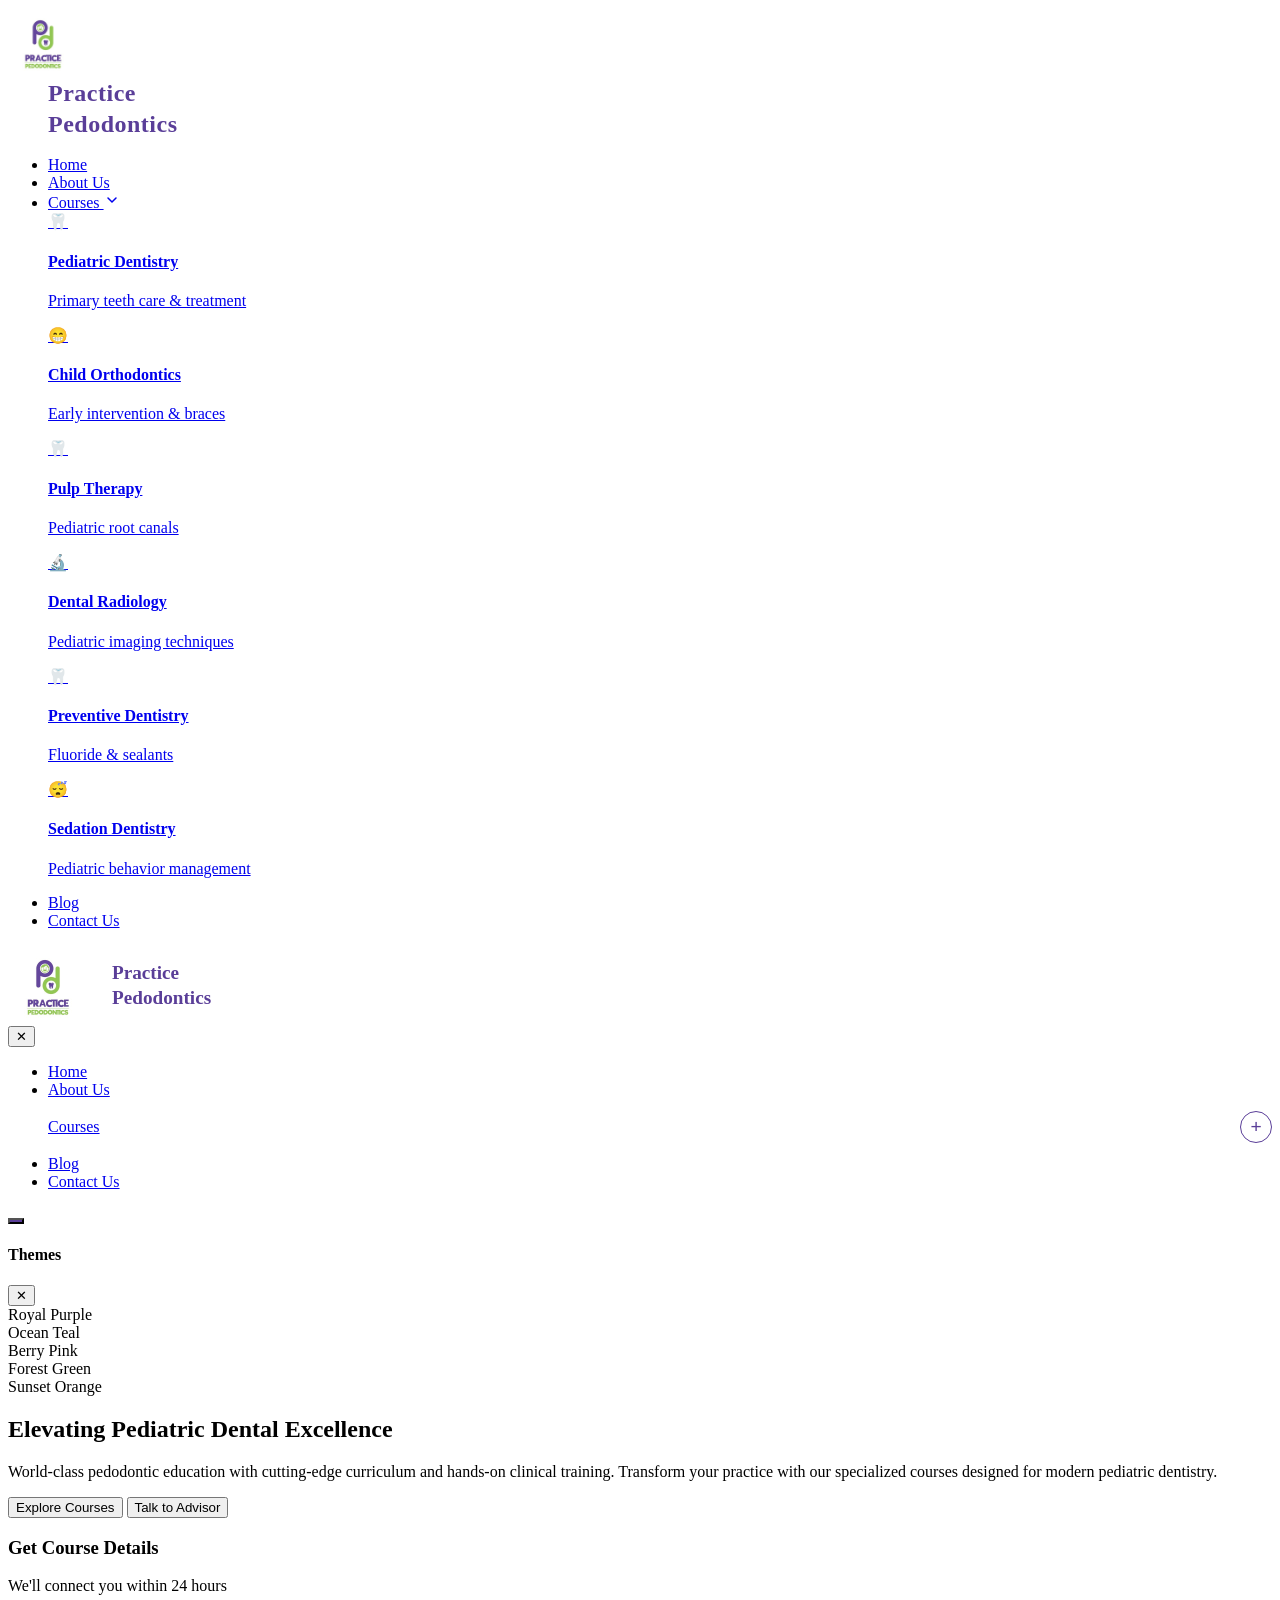
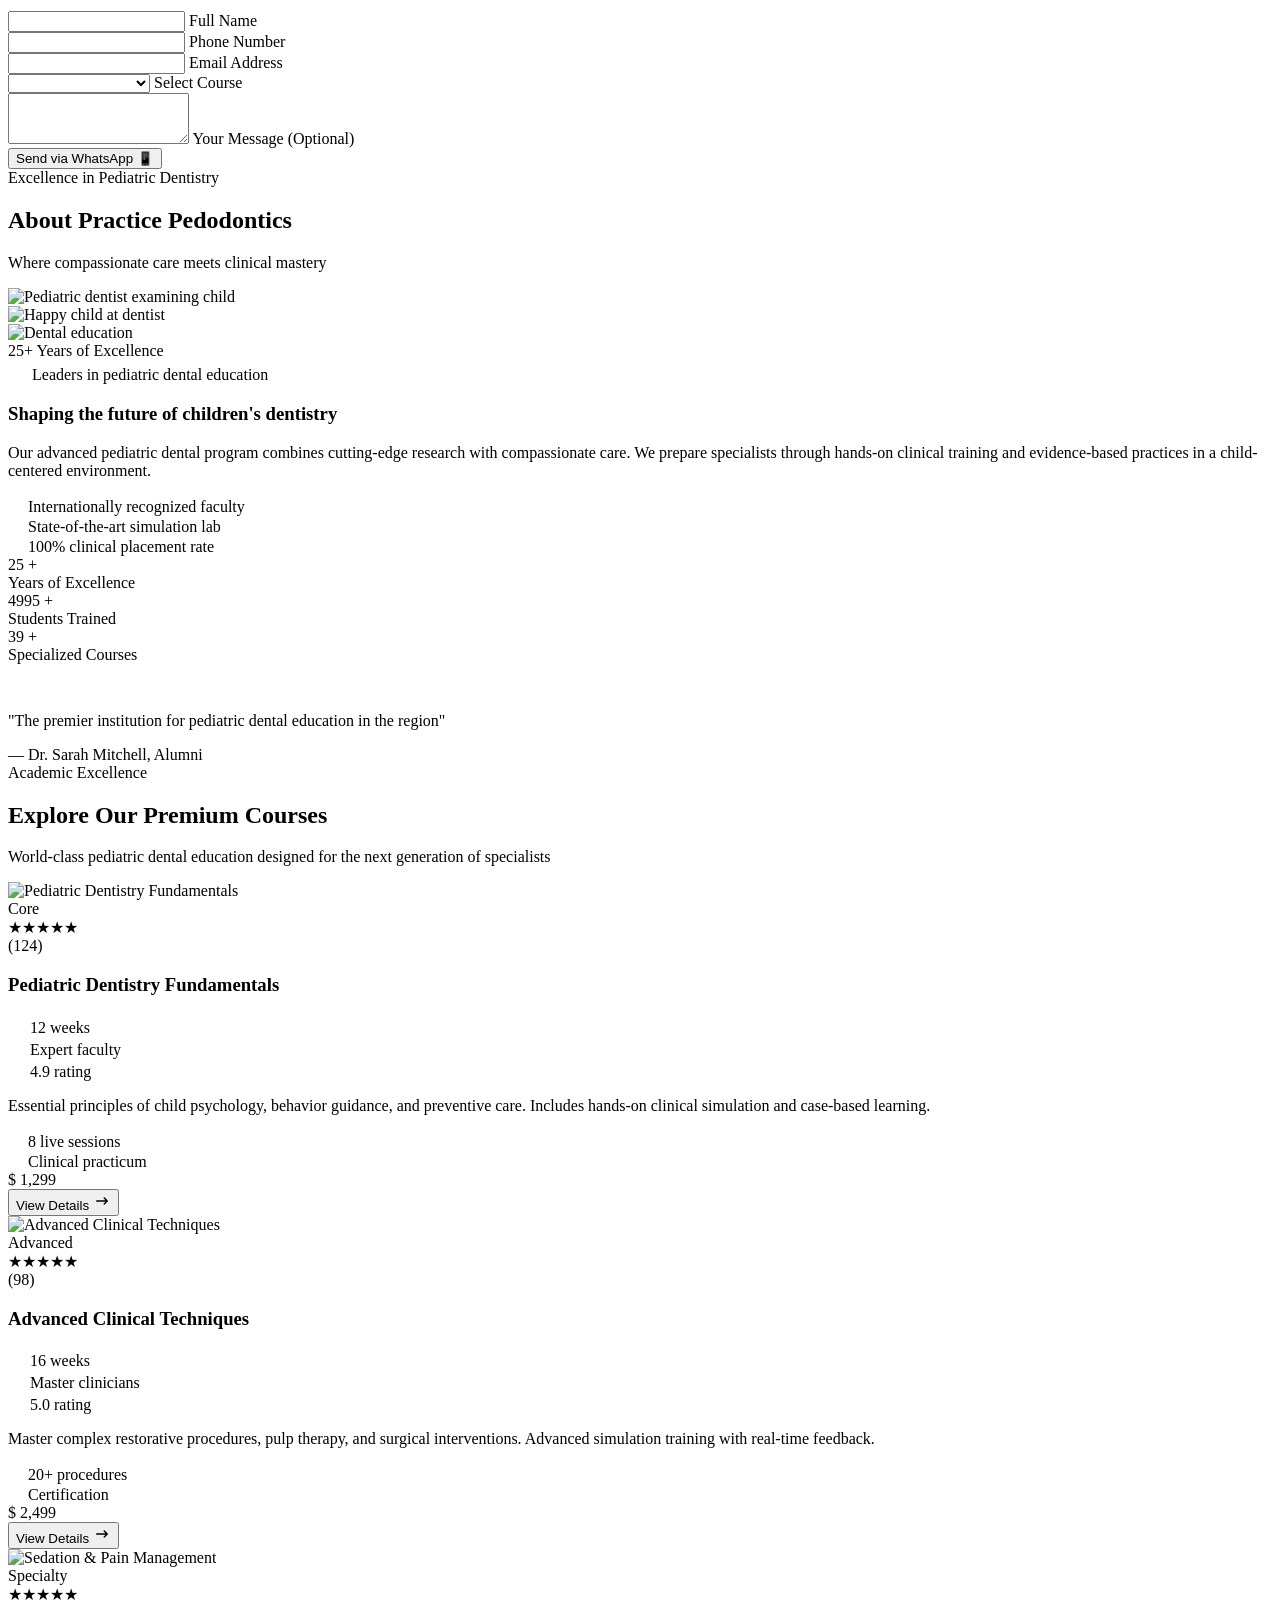
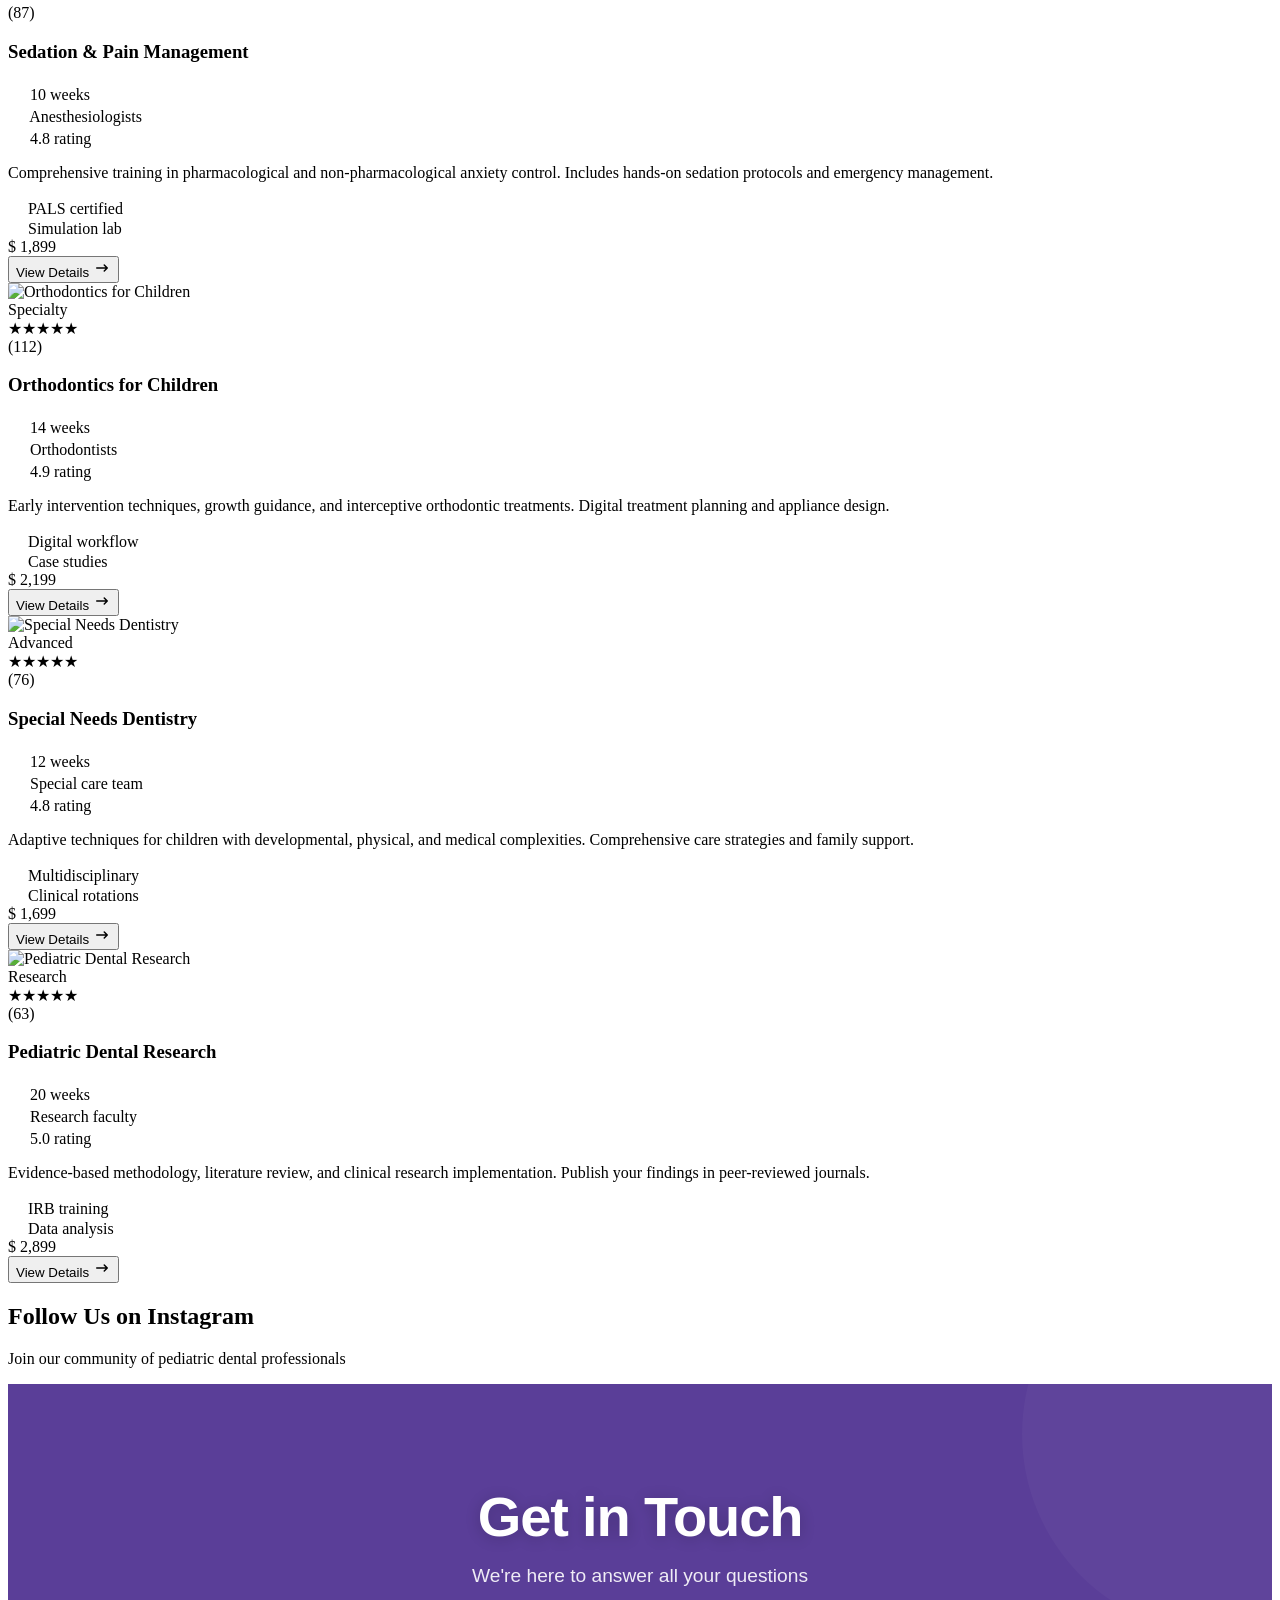
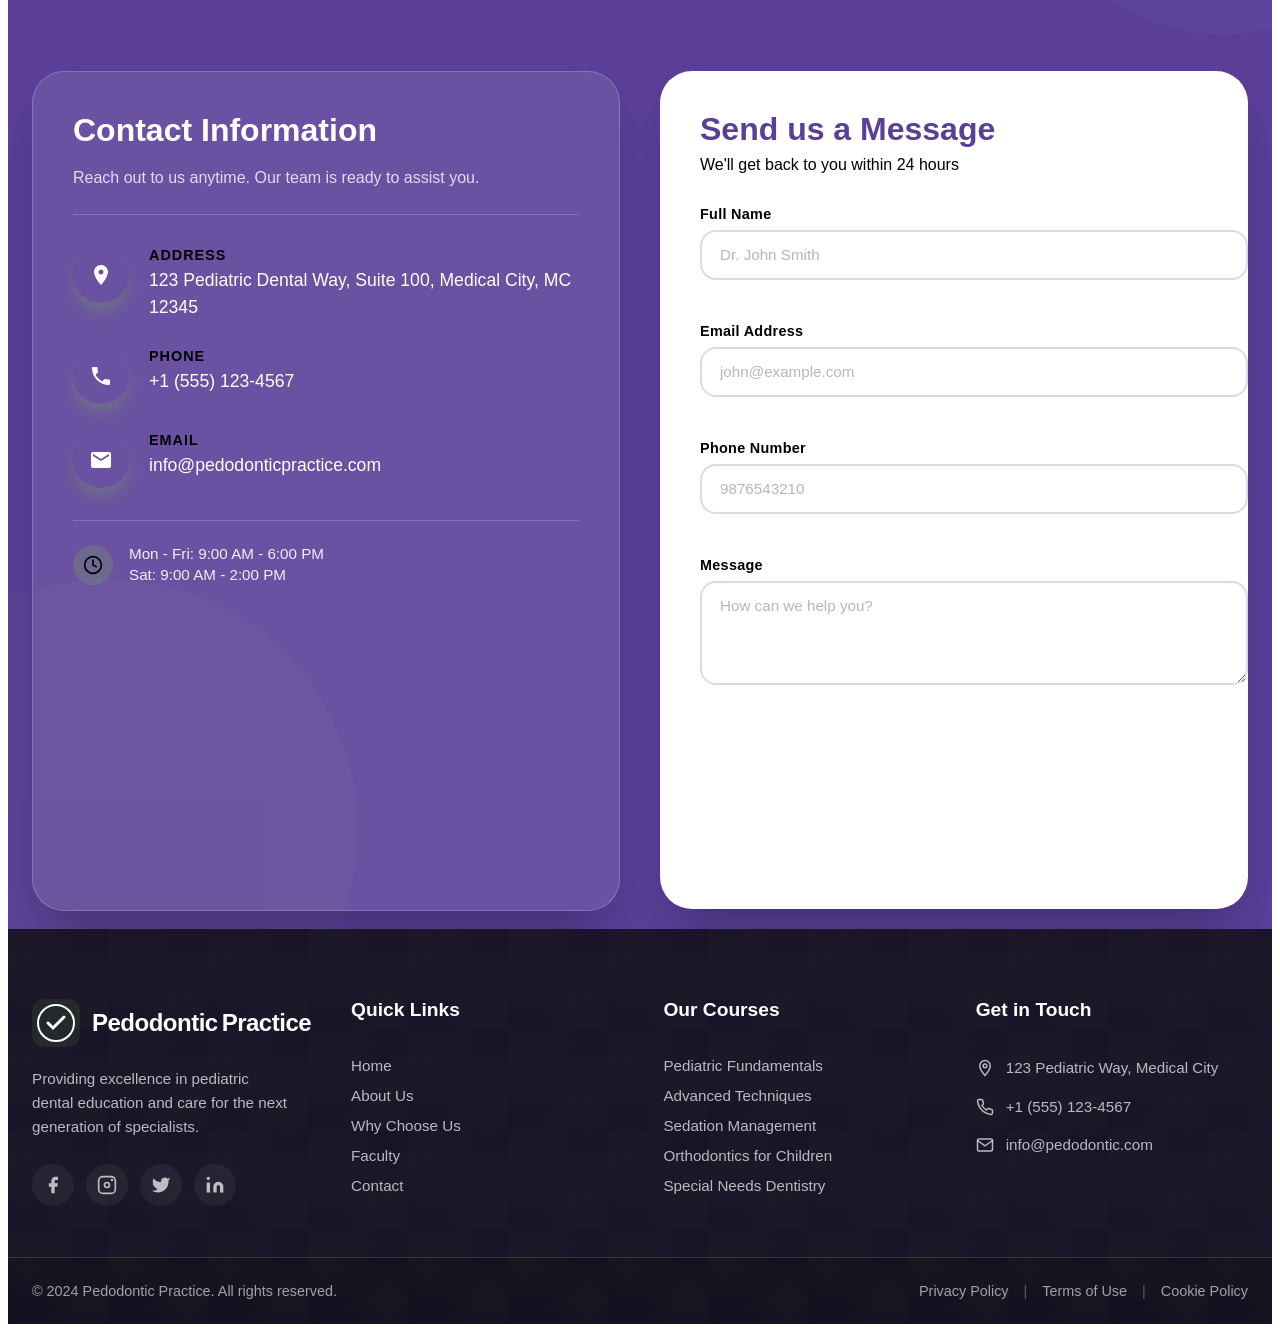
==== index.html @ 690bca30 "Add files via upload" ====
<!DOCTYPE html>
<html lang="en">
<head>
    <meta charset="UTF-8">
    <meta name="viewport" content="width=device-width, initial-scale=1.0">
    <title>Document</title>
    <link rel="stylesheet" href="csss/about.css">
    <link rel="stylesheet" href="csss/hero.css">
    <link rel="stylesheet" href="csss/courses.css">
    <link rel="stylesheet" href="csss/style.css">
    <link rel="stylesheet" href="csss/insta.css">
    <link rel="stylesheet" href="homecontact.css">
    <link rel="stylesheet" href="footer.css">
</head>
<body>

<section class="navbar-section" id="navbar-section">
  <!-- Sticky glassmorphism navbar -->
  <nav class="navbar" id="mainNavbar">
    <div class="nav-container">
      <!-- Logo with INLINE CSS for EXTRA BIG SIZE + Practice Pedodontics text (right side of logo) -->
      <div class="nav-logo">
        <img src="logopp.jpeg" alt="PediaCare" class="logo-img" style="height: 70px; width: auto; max-width: 320px; object-fit: contain; display: block;">
        <span class="logo-fallback" style="display: none;">PediaCare</span>
        <!-- Practice Pedodontics text - RIGHT SIDE OF LOGO -->
        <div class="practice-text" style="margin-left: 20px; font-size: 1.5rem; font-weight: 600; color: var(--primary); letter-spacing: 0.5px; border-left: 3px solid var(--accent); padding-left: 20px; line-height: 1.3;">
          Practice<br>Pedodontics
        </div>
      </div>

      <!-- Desktop Navigation -->
      <ul class="nav-menu" id="navMenu">
        <li class="nav-item">
          <a href="index.html" class="nav-link active">Home</a>
        </li>
        <li class="nav-item">
          <a href="about.html" class="nav-link">About Us</a>
        </li>
        <li class="nav-item dropdown-trigger">
          <a href="index.html#courses" class="nav-link">
            Courses
            <svg class="dropdown-icon" width="16" height="16" viewBox="0 0 16 16" fill="none">
              <path d="M4 6L8 10L12 6" stroke="currentColor" stroke-width="1.5" stroke-linecap="round"/>
            </svg>
          </a>
          <!-- Mega Menu - PEDODONTICS COURSES -->
         <div class="mega-menu">
  <div class="mega-menu-container">
    <div class="mega-column">
      <a href="course1.html">
        <div class="course-card">
          <div class="course-icon">🦷</div>
          <div class="course-content">
            <h4>Pediatric Dentistry</h4>
            <p>Primary teeth care & treatment</p>
          </div>
        </div>
      </a>
      
      <a href="course2.html">
        <div class="course-card">
          <div class="course-icon">😁</div>
          <div class="course-content">
            <h4>Child Orthodontics</h4>
            <p>Early intervention & braces</p>
          </div>
        </div>
      </a>
      
      <a href="course3.html">
        <div class="course-card">
          <div class="course-icon">🦷</div>
          <div class="course-content">
            <h4>Pulp Therapy</h4>
            <p>Pediatric root canals</p>
          </div>
        </div>
      </a>
    </div>
    
    <div class="mega-column">
      <a href="course4.html">
        <div class="course-card">
          <div class="course-icon">🔬</div>
          <div class="course-content">
            <h4>Dental Radiology</h4>
            <p>Pediatric imaging techniques</p>
          </div>
        </div>
      </a>
      
      <a href="course5.html">
        <div class="course-card">
          <div class="course-icon">🦷</div>
          <div class="course-content">
            <h4>Preventive Dentistry</h4>
            <p>Fluoride & sealants</p>
          </div>
        </div>
      </a>
      
      <a href="course6.html">
        <div class="course-card">
          <div class="course-icon">😴</div>
          <div class="course-content">
            <h4>Sedation Dentistry</h4>
            <p>Pediatric behavior management</p>
          </div>
        </div>
      </a>
    </div>
  </div>
</div>
        </li>
        <li class="nav-item">
          <a href="blog.html" class="nav-link">Blog</a>
        </li>
        <li class="nav-item">
          <a href="contactsep.html" class="nav-link">Contact Us</a>
        </li>
      </ul>

      <!-- HAMBURGER -->
      <div class="hamburger" id="hamburger">
        <span></span>
        <span></span>
        <span></span>
      </div>
    </div>
  </nav>

  <!-- MOBILE MENU -->
  <div class="mobile-overlay" id="mobileOverlay"></div>
  <div class="mobile-menu" id="mobileMenu">
    <div class="mobile-menu-header">
      <div style="display: flex; align-items: center; gap: 12px;">
        <img src="logopp.jpeg" alt="PediaCare" class="mobile-logo-img" style="height: 80px; width: auto; max-width: 260px; object-fit: contain; display: block;">
        <div style="font-size: 1.2rem; font-weight: 600; color: var(--primary); border-left: 2px solid var(--accent); padding-left: 12px; line-height: 1.3;">
          Practice<br>Pedodontics
        </div>
      </div>
      <span class="mobile-logo-fallback" style="display: none;">PediaCare</span>
      <button class="mobile-close" id="mobileClose">✕</button>
    </div>
    <ul class="mobile-nav-list">
      <li class="mobile-nav-item">
        <a href="index.html" class="mobile-nav-link active">Home</a>
      </li>
      <li class="mobile-nav-item">
        <a href="about.html" class="mobile-nav-link">About Us</a>
      </li>
      <li class="mobile-nav-item" style="list-style: none;">
  <div class="mobile-link-wrapper" style="display: flex; align-items: center; justify-content: space-between; width: 100%; cursor: pointer; padding: 12px 0;" onclick="toggleMobileSubmenu(event)">
    <a href="#" class="mobile-nav-link" style="text-decoration: none; color: var(--text-dark); font-weight: 500; flex: 1; pointer-events: none;">Courses</a>
    <button class="submenu-toggle" id="coursesToggle" style="background: none; border: 1px solid var(--primary); border-radius: 50%; width: 32px; height: 32px; cursor: pointer; color: var(--primary); font-size: 1.2rem; display: flex; align-items: center; justify-content: center; margin-left: 10px; flex-shrink: 0;" onclick="event.stopPropagation(); toggleMobileSubmenu(event)">
      <span>+</span>
    </button>
  </div>
  
  <ul class="mobile-submenu" id="mobileSubmenu" style="display: none; list-style: none; padding-left: 20px; margin: 5px 0 0 0; background: #f9f9f9; border-radius: 8px;">
    <li class="mobile-submenu-item" style="margin-bottom: 8px; padding: 8px 0; border-bottom: 1px solid #eee;">
      <a href="course1.html" class="mobile-nav-link" style="display: flex; align-items: center; gap: 10px; text-decoration: none; color: var(--text-dark);" onclick="event.stopPropagation();">
        <span class="menu-icon" style="font-size: 1.2rem;">🦷</span>
        <span>Pediatric Dentistry</span>
      </a>
    </li>
    <li class="mobile-submenu-item" style="margin-bottom: 8px; padding: 8px 0; border-bottom: 1px solid #eee;">
      <a href="course2.html" class="mobile-nav-link" style="display: flex; align-items: center; gap: 10px; text-decoration: none; color: var(--text-dark);" onclick="event.stopPropagation();">
        <span class="menu-icon" style="font-size: 1.2rem;">😁</span>
        <span>Child Orthodontics</span>
      </a>
    </li>
    <li class="mobile-submenu-item" style="margin-bottom: 8px; padding: 8px 0; border-bottom: 1px solid #eee;">
      <a href="course3.html" class="mobile-nav-link" style="display: flex; align-items: center; gap: 10px; text-decoration: none; color: var(--text-dark);" onclick="event.stopPropagation();">
        <span class="menu-icon" style="font-size: 1.2rem;">🦷</span>
        <span>Pulp Therapy</span>
      </a>
    </li>
    <li class="mobile-submenu-item" style="margin-bottom: 8px; padding: 8px 0; border-bottom: 1px solid #eee;">
      <a href="course4.html" class="mobile-nav-link" style="display: flex; align-items: center; gap: 10px; text-decoration: none; color: var(--text-dark);" onclick="event.stopPropagation();">
        <span class="menu-icon" style="font-size: 1.2rem;">🔬</span>
        <span>Dental Radiology</span>
      </a>
    </li>
    <li class="mobile-submenu-item" style="margin-bottom: 8px; padding: 8px 0; border-bottom: 1px solid #eee;">
      <a href="course5.html" class="mobile-nav-link" style="display: flex; align-items: center; gap: 10px; text-decoration: none; color: var(--text-dark);" onclick="event.stopPropagation();">
        <span class="menu-icon" style="font-size: 1.2rem;">🦷</span>
        <span>Preventive Dentistry</span>
      </a>
    </li>
    <li class="mobile-submenu-item" style="margin-bottom: 8px; padding: 8px 0;">
      <a href="course6.html" class="mobile-nav-link" style="display: flex; align-items: center; gap: 10px; text-decoration: none; color: var(--text-dark);" onclick="event.stopPropagation();">
        <span class="menu-icon" style="font-size: 1.2rem;">😴</span>
        <span>Sedation Dentistry</span>
      </a>
    </li>
  </ul>
</li>

<style>
  /* Ensure the entire wrapper is clickable */
  .mobile-link-wrapper {
    cursor: pointer;
    user-select: none;
  }
  
  /* Submenu initially hidden */
  .mobile-submenu {
    display: none !important;
  }
  
  /* When active class is added, show submenu */
  .mobile-submenu.active {
    display: block !important;
  }
</style>

<script>
// Simple JavaScript for toggling
function toggleMobileSubmenu(event) {
  event.preventDefault();
  event.stopPropagation();
  
  var submenu = document.getElementById('mobileSubmenu');
  var toggleBtn = document.getElementById('coursesToggle');
  var icon = toggleBtn ? toggleBtn.querySelector('span') : null;
  
  if (submenu) {
    // Toggle active class
    submenu.classList.toggle('active');
    
    // Update icon
    if (icon) {
      if (submenu.classList.contains('active')) {
        icon.textContent = '−';
      } else {
        icon.textContent = '+';
      }
    }
  }
}

// Initialize - ensure submenu starts hidden
document.addEventListener('DOMContentLoaded', function() {
  var submenu = document.getElementById('mobileSubmenu');
  if (submenu) {
    submenu.classList.remove('active');
  }
});
</script>
      <li class="mobile-nav-item">
        <a href="blog.html" class="mobile-nav-link">Blog</a>
      </li>
      <li class="mobile-nav-item">
        <a href="contactsep.html" class="mobile-nav-link">Contact Us</a>
      </li>
    </ul>
  </div>
  

  <!-- Floating Settings Button - COLORFUL -->
  <button class="floating-settings" id="themeToggleBtn">
    <span class="color-dots">
      <span style="background: #FF6B35;"></span>
      <span style="background: #7AC943;"></span>
      <span style="background: #FF1493;"></span>
      <span style="background: #FFD700;"></span>
    </span>
  </button>

  <!-- Theme Panel -->
  <div class="theme-panel" id="themePanel">
    <div class="theme-panel-header">
      <h4>Themes</h4>
      <button class="close-panel" id="closePanel">✕</button>
    </div>
    <div class="theme-options">
      <div class="theme-option" data-theme="theme1">Royal Purple</div>
      <div class="theme-option" data-theme="theme2">Ocean Teal</div>
      <div class="theme-option" data-theme="theme3">Berry Pink</div>
      <div class="theme-option" data-theme="theme4">Forest Green</div>
      <div class="theme-option" data-theme="theme5">Sunset Orange</div>
    </div>
  </div>
</section>



<section class="hero-section" id="heroSection">
  <!-- Background Image Layer with Overlay -->
  <div class="hero-bg-layer">
    <div class="hero-bg-image"></div>
    <div class="hero-bg-overlay"></div>
  </div>
  
  <!-- Soft floating shapes animation (subtle) -->
  <div class="floating-shapes">
    <div class="shape shape-1"></div>
    <div class="shape shape-2"></div>
    <div class="shape shape-3"></div>
    <div class="shape shape-4"></div>
  </div>

  <div class="hero-container">
    <!-- Left Side Content -->
    <div class="hero-left">
      <div class="hero-left-content glass-panel">
        <h1 class="hero-heading">
          Elevating Pediatric <span class="heading-highlight">Dental Excellence</span>
        </h1>
        <p class="hero-paragraph">
          World-class pedodontic education with cutting-edge curriculum and hands-on clinical training. Transform your practice with our specialized courses designed for modern pediatric dentistry.
        </p>
        <div class="hero-buttons">
          <button class="btn btn-primary" id="exploreBtn">Explore Courses</button>
         <a href="https://wa.me/919789029012?text=hi%20i%20want%20to%20know%20more%20about%20your%20courses%20,i%20seen%20your%20website" target="_blank">
  <button class="btn btn-outline" id="contactBtn">Talk to Advisor</button>
</a>
        </div>
      </div>
    </div>

    <!-- Right Side - Premium Glossy Form Card -->
    <div class="hero-right">
      <div class="form-card">
        <h3 class="form-title" style="color: black;">Get Course Details</h3>
        <p class="form-subtitle" style="color: black;">We'll connect you within 24 hours</p>
        
        <form id="contactForm" class="premium-form">
          <!-- Name Field -->
          <div class="form-group">
            <input type="text" id="name" class="form-input" placeholder=" " required>
            <label for="name" class="form-label">Full Name</label>
            <div class="input-glow"></div>
          </div>

          <!-- Phone Field -->
          <div class="form-group">
            <input type="tel" id="phone" class="form-input" placeholder=" " required>
            <label for="phone" class="form-label">Phone Number</label>
            <div class="input-glow"></div>
          </div>

          <!-- Email Field -->
          <div class="form-group">
            <input type="email" id="email" class="form-input" placeholder=" " required>
            <label for="email" class="form-label">Email Address</label>
            <div class="input-glow"></div>
          </div>

          <!-- Course Dropdown -->
          <div class="form-group">
            <select id="course" class="form-input form-select" required>
              <option value="" disabled selected></option>
              <option value="Pediatric Dentistry">Pediatric Dentistry</option>
              <option value="Child Orthodontics">Child Orthodontics</option>
              <option value="Pulp Therapy">Pulp Therapy</option>
              <option value="Dental Radiology">Dental Radiology</option>
              <option value="Preventive Dentistry">Preventive Dentistry</option>
              <option value="Sedation Dentistry">Sedation Dentistry</option>
            </select>
            <label for="course" class="form-label">Select Course</label>
            <div class="input-glow"></div>
          </div>

          <!-- Message Field -->
          <div class="form-group">
            <textarea id="message" class="form-input form-textarea" placeholder=" " rows="3"></textarea>
            <label for="message" class="form-label">Your Message (Optional)</label>
            <div class="input-glow"></div>
          </div>

          <button type="submit" class="btn btn-primary form-submit" id="submitBtn">
            Send via WhatsApp
            <span class="btn-icon">📱</span>
          </button>
        </form>
      </div>
    </div>
  </div>
</section>



<section class="about-pedodontics-final">
  <!-- Premium background elements -->
  <div class="bg-orb primary-orb"></div>
  <div class="bg-orb accent-orb"></div>
  <div class="bg-pattern-grid"></div>
  
  <div class="container">
    <!-- Section header -->
    <div class="section-header">
      <div class="header-badge">
        <span class="badge-line"></span>
        <span class="badge-text">Excellence in Pediatric Dentistry</span>
        <span class="badge-line"></span>
      </div>
      <h2 class="section-title">About Practice <span class="title-highlight">Pedodontics</span></h2>
      <p class="section-subtitle">Where compassionate care meets clinical mastery</p>
    </div>
    
    <!-- Main content grid -->
    <div class="about-final-grid">
      <!-- Left: Fixed image showcase - 100% visible on all devices -->
      <div class="image-showcase-final">
        <!-- Main large image -->
        <div class="showcase-main">
          <div class="image-wrapper-final main-wrapper">
            <img src="https://images.pexels.com/photos/5905493/pexels-photo-5905493.jpeg?auto=compress&cs=tinysrgb&w=800&h=1000&fit=crop" 
                 alt="Pediatric dentist examining child" 
                 class="showcase-img-final"
                 loading="eager">
            <div class="image-overlay-final"></div>
          </div>
        </div>
        
        <!-- Top right small image -->
        <div class="showcase-top-right">
          <div class="image-wrapper-final small-wrapper">
            <img src="https://images.pexels.com/photos/8539951/pexels-photo-8539951.jpeg?auto=compress&cs=tinysrgb&w=600&h=800&fit=crop" 
                 alt="Happy child at dentist" 
                 class="showcase-img-final"
                 loading="eager">
          </div>
        </div>
        
        <!-- Bottom right small image -->
        <div class="showcase-bottom-right">
          <div class="image-wrapper-final small-wrapper">
            <img src="https://images.pexels.com/photos/7659566/pexels-photo-7659566.jpeg?auto=compress&cs=tinysrgb&w=600&h=800&fit=crop" 
                 alt="Dental education" 
                 class="showcase-img-final"
                 loading="eager">
          </div>
        </div>
        
        <!-- Floating experience badge -->
        <div class="floating-badge-final">
          <div class="badge-content-final">
            <span class="badge-years" style="color: black;">25+</span>
            <span class="badge-label" style="color: black;">Years of Excellence</span>
          </div>
        </div>
        
        <!-- Decorative elements -->
        <div class="decor-dot dot-purple"></div>
        <div class="decor-dot dot-lime"></div>
      </div>
      
      <!-- Right: Content -->
      <div class="content-final">
        <div class="content-card-final">
          <!-- Premium badge -->
          <div class="content-premium-badge">
            <svg width="20" height="20" viewBox="0 0 20 20" fill="none">
              <path d="M10 0L13 7L20 8L15 13L16 20L10 16L4 20L5 13L0 8L7 7L10 0Z" fill="var(--accent)"/>
            </svg>
            <span>Leaders in pediatric dental education</span>
          </div>
          
          <!-- Heading -->
          <h3 class="content-heading-final">Shaping the future of <span class="accent-gradient">children's dentistry</span></h3>
          
          <!-- Optimized paragraph -->
          <p class="content-paragraph-final">
            Our <span class="text-highlight">advanced pediatric dental program</span> combines cutting-edge research with compassionate care. We prepare specialists through hands-on clinical training and evidence-based practices in a child-centered environment.
          </p>
          
          <!-- Feature pills -->
          <div class="feature-pills-final">
            <div class="feature-pill-final">
              <svg width="16" height="16" viewBox="0 0 16 16" fill="none">
                <circle cx="8" cy="8" r="7" stroke="var(--accent)" stroke-width="1.5"/>
                <path d="M5 8L7 10L11 6" stroke="var(--accent)" stroke-width="1.5" stroke-linecap="round"/>
              </svg>
              <span>Internationally recognized faculty</span>
            </div>
            <div class="feature-pill-final">
              <svg width="16" height="16" viewBox="0 0 16 16" fill="none">
                <circle cx="8" cy="8" r="7" stroke="var(--accent)" stroke-width="1.5"/>
                <path d="M5 8L7 10L11 6" stroke="var(--accent)" stroke-width="1.5" stroke-linecap="round"/>
              </svg>
              <span>State-of-the-art simulation lab</span>
            </div>
            <div class="feature-pill-final">
              <svg width="16" height="16" viewBox="0 0 16 16" fill="none">
                <circle cx="8" cy="8" r="7" stroke="var(--accent)" stroke-width="1.5"/>
                <path d="M5 8L7 10L11 6" stroke="var(--accent)" stroke-width="1.5" stroke-linecap="round"/>
              </svg>
              <span>100% clinical placement rate</span>
            </div>
          </div>
          
          <!-- Stats container - optimized for mobile -->
          <div class="stats-final-container">
            <div class="stat-final-item" data-target="25">
              <div class="stat-final-number">
                <span class="stat-final-value">0</span>
                <span class="stat-final-suffix">+</span>
              </div>
              <div class="stat-final-label">Years of Excellence</div>
              <div class="stat-final-progress">
               
              </div>
            </div>
            
            <div class="stat-final-item" data-target="5000">
              <div class="stat-final-number">
                <span class="stat-final-value">0</span>
                <span class="stat-final-suffix">+</span>
              </div>
              <div class="stat-final-label">Students Trained</div>
              <div class="stat-final-progress">
                <!-- <div class="progress-final-bar"></div> -->
              </div>
            </div>
            
            <div class="stat-final-item" data-target="40">
              <div class="stat-final-number">
                <span class="stat-final-value">0</span>
                <span class="stat-final-suffix">+</span>
              </div>
              <div class="stat-final-label">Specialized Courses</div>
              <div class="stat-final-progress">
                <!-- <div class="progress-final-bar"></div> -->
              </div>
            </div>
          </div>
          
          <!-- Testimonial -->
          <div class="testimonial-final">
            <svg width="28" height="28" viewBox="0 0 28 28" fill="none" class="quote-icon-final">
              <path d="M9 14L6 19L11 19L14 14L14 9L9 9L9 14Z" fill="var(--accent)" fill-opacity="0.2"/>
              <path d="M19 14L16 19L21 19L24 14L24 9L19 9L19 14Z" fill="var(--accent)" fill-opacity="0.2"/>
            </svg>
            <div class="quote-content-final">
              <p>"The premier institution for pediatric dental education in the region"</p>
              <span class="quote-author-final">— Dr. Sarah Mitchell, Alumni</span>
            </div>
          </div>
        </div>
      </div>
    </div>
  </div>
</section>


<section class="courses-masterpiece" id="courses">
  <!-- Premium ambient background -->
  <div class="ambient-bg">
    <div class="ambient-gradient"></div>
    <div class="ambient-particles"></div>
    <div class="ambient-grid"></div>
  </div>
  
  <div class="container">
    <!-- Section header with premium typography -->
    <div class="section-header-master">
      <div class="header-tag-wrapper">
        <span class="header-tag">Academic Excellence</span>
        <div class="tag-glow"></div>
      </div>
      <h2 class="section-title-master">
        <span class="title-line">Explore Our</span>
        <span class="title-gradient">Premium Courses</span>
      </h2>
      <p class="section-subtitle-master">
        World-class pediatric dental education designed for the next generation of specialists
      </p>
      <div class="header-decoration">
        <span class="deco-line"></span>
        <span class="deco-dot"></span>
        <span class="deco-line"></span>
      </div>
    </div>
    
    <!-- Master courses grid -->
    <div class="courses-grid-master">
      <!-- Course Card 1 - Premium -->
      <div class="course-card-master" data-index="1">
        <div class="card-inner">
          <div class="card-media">
            <div class="media-overlay"></div>
            <img src="https://images.pexels.com/photos/3779718/pexels-photo-3779718.jpeg?auto=compress&cs=tinysrgb&w=800&h=600&fit=crop" alt="Pediatric Dentistry Fundamentals" class="card-image-master" loading="lazy">
            <div class="card-badge">
              <span class="badge-text">Core</span>
            </div>
            <div class="card-rating">
              <div class="stars">
                <span>★</span><span>★</span><span>★</span><span>★</span><span>★</span>
              </div>
              <span class="rating-count">(124)</span>
            </div>
          </div>
          
          <div class="card-content-master">
            <div class="content-header">
              <h3 class="card-title-master">Pediatric Dentistry Fundamentals</h3>
              <div class="title-underline"></div>
            </div>
            
            <div class="card-meta">
              <div class="meta-item">
                <svg width="18" height="18" viewBox="0 0 24 24" fill="none">
                  <circle cx="12" cy="12" r="10" stroke="var(--accent)" stroke-width="2"/>
                  <path d="M12 6V12L16 14" stroke="var(--accent)" stroke-width="2" stroke-linecap="round"/>
                </svg>
                <span>12 weeks</span>
              </div>
              <div class="meta-item">
                <svg width="18" height="18" viewBox="0 0 24 24" fill="none">
                  <path d="M4 19L20 19" stroke="var(--accent)" stroke-width="2" stroke-linecap="round"/>
                  <circle cx="12" cy="7" r="4" stroke="var(--accent)" stroke-width="2"/>
                </svg>
                <span>Expert faculty</span>
              </div>
              <div class="meta-item">
                <svg width="18" height="18" viewBox="0 0 24 24" fill="none">
                  <path d="M12 2L15 9H22L16 14L19 21L12 16.5L5 21L8 14L2 9H9L12 2Z" stroke="var(--accent)" stroke-width="2"/>
                </svg>
                <span>4.9 rating</span>
              </div>
            </div>
            
            <p class="card-description-master">
              Essential principles of child psychology, behavior guidance, and preventive care. Includes hands-on clinical simulation and case-based learning.
            </p>
            
            <div class="card-features">
              <div class="feature-item">
                <svg width="16" height="16" viewBox="0 0 16 16" fill="none">
                  <circle cx="8" cy="8" r="6" fill="var(--accent)" fill-opacity="0.2" stroke="var(--accent)" stroke-width="1.5"/>
                  <path d="M5 8L7 10L11 6" stroke="var(--accent)" stroke-width="2" stroke-linecap="round"/>
                </svg>
                <span>8 live sessions</span>
              </div>
              <div class="feature-item">
                <svg width="16" height="16" viewBox="0 0 16 16" fill="none">
                  <circle cx="8" cy="8" r="6" fill="var(--accent)" fill-opacity="0.2" stroke="var(--accent)" stroke-width="1.5"/>
                  <path d="M5 8L7 10L11 6" stroke="var(--accent)" stroke-width="2" stroke-linecap="round"/>
                </svg>
                <span>Clinical practicum</span>
              </div>
            </div>
            
            <div class="card-footer">
              <div class="price-tag">
                <span class="price-currency">$</span>
                <span class="price-value">1,299</span>
              </div>
              <button class="course-btn-master" onclick="window.location.href='course1.html'">
  <span>View Details</span>
  <svg width="18" height="18" viewBox="0 0 24 24" fill="none">
    <path d="M5 12H19M19 12L15 8M19 12L15 16" stroke="currentColor" stroke-width="2" stroke-linecap="round" stroke-linejoin="round"/>
  </svg>
</button>
            </div>
          </div>
        </div>
        
        <!-- Hover overlay elements -->
        <div class="card-glow"></div>
        <div class="card-shine"></div>
        <div class="card-particles">
          <span class="particle"></span>
          <span class="particle"></span>
          <span class="particle"></span>
        </div>
      </div>
      
      <!-- Course Card 2 -->
      <div class="course-card-master" data-index="2">
        <div class="card-inner">
          <div class="card-media">
            <div class="media-overlay"></div>
            <img src="https://images.pexels.com/photos/3845641/pexels-photo-3845641.jpeg?auto=compress&cs=tinysrgb&w=800&h=600&fit=crop" alt="Advanced Clinical Techniques" class="card-image-master" loading="lazy">
            <div class="card-badge">
              <span class="badge-text">Advanced</span>
            </div>
            <div class="card-rating">
              <div class="stars">
                <span>★</span><span>★</span><span>★</span><span>★</span><span>★</span>
              </div>
              <span class="rating-count">(98)</span>
            </div>
          </div>
          
          <div class="card-content-master">
            <div class="content-header">
              <h3 class="card-title-master">Advanced Clinical Techniques</h3>
              <div class="title-underline"></div>
            </div>
            
            <div class="card-meta">
              <div class="meta-item">
                <svg width="18" height="18" viewBox="0 0 24 24" fill="none">
                  <circle cx="12" cy="12" r="10" stroke="var(--accent)" stroke-width="2"/>
                  <path d="M12 6V12L16 14" stroke="var(--accent)" stroke-width="2" stroke-linecap="round"/>
                </svg>
                <span>16 weeks</span>
              </div>
              <div class="meta-item">
                <svg width="18" height="18" viewBox="0 0 24 24" fill="none">
                  <path d="M4 19L20 19" stroke="var(--accent)" stroke-width="2" stroke-linecap="round"/>
                  <circle cx="12" cy="7" r="4" stroke="var(--accent)" stroke-width="2"/>
                </svg>
                <span>Master clinicians</span>
              </div>
              <div class="meta-item">
                <svg width="18" height="18" viewBox="0 0 24 24" fill="none">
                  <path d="M12 2L15 9H22L16 14L19 21L12 16.5L5 21L8 14L2 9H9L12 2Z" stroke="var(--accent)" stroke-width="2"/>
                </svg>
                <span>5.0 rating</span>
              </div>
            </div>
            
            <p class="card-description-master">
              Master complex restorative procedures, pulp therapy, and surgical interventions. Advanced simulation training with real-time feedback.
            </p>
            
            <div class="card-features">
              <div class="feature-item">
                <svg width="16" height="16" viewBox="0 0 16 16" fill="none">
                  <circle cx="8" cy="8" r="6" fill="var(--accent)" fill-opacity="0.2" stroke="var(--accent)" stroke-width="1.5"/>
                  <path d="M5 8L7 10L11 6" stroke="var(--accent)" stroke-width="2" stroke-linecap="round"/>
                </svg>
                <span>20+ procedures</span>
              </div>
              <div class="feature-item">
                <svg width="16" height="16" viewBox="0 0 16 16" fill="none">
                  <circle cx="8" cy="8" r="6" fill="var(--accent)" fill-opacity="0.2" stroke="var(--accent)" stroke-width="1.5"/>
                  <path d="M5 8L7 10L11 6" stroke="var(--accent)" stroke-width="2" stroke-linecap="round"/>
                </svg>
                <span>Certification</span>
              </div>
            </div>
            
            <div class="card-footer">
              <div class="price-tag">
                <span class="price-currency">$</span>
                <span class="price-value">2,499</span>
              </div>
              <button class="course-btn-master" onclick="window.location.href='course2.html'">
                <span>View Details</span>
                <svg width="18" height="18" viewBox="0 0 24 24" fill="none">
                  <path d="M5 12H19M19 12L15 8M19 12L15 16" stroke="currentColor" stroke-width="2" stroke-linecap="round" stroke-linejoin="round"/>
                </svg>
              </button>
            </div>
          </div>
        </div>
        
        <div class="card-glow"></div>
        <div class="card-shine"></div>
        <div class="card-particles"></div>
      </div>
      
      <!-- Course Card 3 -->
      <div class="course-card-master" data-index="3">
        <div class="card-inner">
          <div class="card-media">
            <div class="media-overlay"></div>
            <img src="https://images.pexels.com/photos/7659566/pexels-photo-7659566.jpeg?auto=compress&cs=tinysrgb&w=800&h=600&fit=crop" alt="Sedation & Pain Management" class="card-image-master" loading="lazy">
            <div class="card-badge">
              <span class="badge-text">Specialty</span>
            </div>
            <div class="card-rating">
              <div class="stars">
                <span>★</span><span>★</span><span>★</span><span>★</span><span>★</span>
              </div>
              <span class="rating-count">(87)</span>
            </div>
          </div>
          
          <div class="card-content-master">
            <div class="content-header">
              <h3 class="card-title-master">Sedation & Pain Management</h3>
              <div class="title-underline"></div>
            </div>
            
            <div class="card-meta">
              <div class="meta-item">
                <svg width="18" height="18" viewBox="0 0 24 24" fill="none">
                  <circle cx="12" cy="12" r="10" stroke="var(--accent)" stroke-width="2"/>
                  <path d="M12 6V12L16 14" stroke="var(--accent)" stroke-width="2" stroke-linecap="round"/>
                </svg>
                <span>10 weeks</span>
              </div>
              <div class="meta-item">
                <svg width="18" height="18" viewBox="0 0 24 24" fill="none">
                  <path d="M4 19L20 19" stroke="var(--accent)" stroke-width="2" stroke-linecap="round"/>
                  <circle cx="12" cy="7" r="4" stroke="var(--accent)" stroke-width="2"/>
                </svg>
                <span>Anesthesiologists</span>
              </div>
              <div class="meta-item">
                <svg width="18" height="18" viewBox="0 0 24 24" fill="none">
                  <path d="M12 2L15 9H22L16 14L19 21L12 16.5L5 21L8 14L2 9H9L12 2Z" stroke="var(--accent)" stroke-width="2"/>
                </svg>
                <span>4.8 rating</span>
              </div>
            </div>
            
            <p class="card-description-master">
              Comprehensive training in pharmacological and non-pharmacological anxiety control. Includes hands-on sedation protocols and emergency management.
            </p>
            
            <div class="card-features">
              <div class="feature-item">
                <svg width="16" height="16" viewBox="0 0 16 16" fill="none">
                  <circle cx="8" cy="8" r="6" fill="var(--accent)" fill-opacity="0.2" stroke="var(--accent)" stroke-width="1.5"/>
                  <path d="M5 8L7 10L11 6" stroke="var(--accent)" stroke-width="2" stroke-linecap="round"/>
                </svg>
                <span>PALS certified</span>
              </div>
              <div class="feature-item">
                <svg width="16" height="16" viewBox="0 0 16 16" fill="none">
                  <circle cx="8" cy="8" r="6" fill="var(--accent)" fill-opacity="0.2" stroke="var(--accent)" stroke-width="1.5"/>
                  <path d="M5 8L7 10L11 6" stroke="var(--accent)" stroke-width="2" stroke-linecap="round"/>
                </svg>
                <span>Simulation lab</span>
              </div>
            </div>
            
            <div class="card-footer">
              <div class="price-tag">
                <span class="price-currency">$</span>
                <span class="price-value">1,899</span>
              </div>
              <button class="course-btn-master" onclick="window.location.href='course3.html'">
                <span>View Details</span>
                <svg width="18" height="18" viewBox="0 0 24 24" fill="none">
                  <path d="M5 12H19M19 12L15 8M19 12L15 16" stroke="currentColor" stroke-width="2" stroke-linecap="round" stroke-linejoin="round"/>
                </svg>
              </button>
            </div>
          </div>
        </div>
        
        <div class="card-glow"></div>
        <div class="card-shine"></div>
        <div class="card-particles"></div>
      </div>
      
      <!-- Course Card 4 -->
      <div class="course-card-master" data-index="4">
        <div class="card-inner">
          <div class="card-media">
            <div class="media-overlay"></div>
            <img src="https://images.pexels.com/photos/7659558/pexels-photo-7659558.jpeg?auto=compress&cs=tinysrgb&w=800&h=600&fit=crop" alt="Orthodontics for Children" class="card-image-master" loading="lazy">
            <div class="card-badge">
              <span class="badge-text">Specialty</span>
            </div>
            <div class="card-rating">
              <div class="stars">
                <span>★</span><span>★</span><span>★</span><span>★</span><span>★</span>
              </div>
              <span class="rating-count">(112)</span>
            </div>
          </div>
          
          <div class="card-content-master">
            <div class="content-header">
              <h3 class="card-title-master">Orthodontics for Children</h3>
              <div class="title-underline"></div>
            </div>
            
            <div class="card-meta">
              <div class="meta-item">
                <svg width="18" height="18" viewBox="0 0 24 24" fill="none">
                  <circle cx="12" cy="12" r="10" stroke="var(--accent)" stroke-width="2"/>
                  <path d="M12 6V12L16 14" stroke="var(--accent)" stroke-width="2" stroke-linecap="round"/>
                </svg>
                <span>14 weeks</span>
              </div>
              <div class="meta-item">
                <svg width="18" height="18" viewBox="0 0 24 24" fill="none">
                  <path d="M4 19L20 19" stroke="var(--accent)" stroke-width="2" stroke-linecap="round"/>
                  <circle cx="12" cy="7" r="4" stroke="var(--accent)" stroke-width="2"/>
                </svg>
                <span>Orthodontists</span>
              </div>
              <div class="meta-item">
                <svg width="18" height="18" viewBox="0 0 24 24" fill="none">
                  <path d="M12 2L15 9H22L16 14L19 21L12 16.5L5 21L8 14L2 9H9L12 2Z" stroke="var(--accent)" stroke-width="2"/>
                </svg>
                <span>4.9 rating</span>
              </div>
            </div>
            
            <p class="card-description-master">
              Early intervention techniques, growth guidance, and interceptive orthodontic treatments. Digital treatment planning and appliance design.
            </p>
            
            <div class="card-features">
              <div class="feature-item">
                <svg width="16" height="16" viewBox="0 0 16 16" fill="none">
                  <circle cx="8" cy="8" r="6" fill="var(--accent)" fill-opacity="0.2" stroke="var(--accent)" stroke-width="1.5"/>
                  <path d="M5 8L7 10L11 6" stroke="var(--accent)" stroke-width="2" stroke-linecap="round"/>
                </svg>
                <span>Digital workflow</span>
              </div>
              <div class="feature-item">
                <svg width="16" height="16" viewBox="0 0 16 16" fill="none">
                  <circle cx="8" cy="8" r="6" fill="var(--accent)" fill-opacity="0.2" stroke="var(--accent)" stroke-width="1.5"/>
                  <path d="M5 8L7 10L11 6" stroke="var(--accent)" stroke-width="2" stroke-linecap="round"/>
                </svg>
                <span>Case studies</span>
              </div>
            </div>
            
            <div class="card-footer">
              <div class="price-tag">
                <span class="price-currency">$</span>
                <span class="price-value">2,199</span>
              </div>
              <button class="course-btn-master" onclick="window.location.href='course4.html'">
                <span>View Details</span>
                <svg width="18" height="18" viewBox="0 0 24 24" fill="none">
                  <path d="M5 12H19M19 12L15 8M19 12L15 16" stroke="currentColor" stroke-width="2" stroke-linecap="round" stroke-linejoin="round"/>
                </svg>
              </button>
            </div>
          </div>
        </div>
        
        <div class="card-glow"></div>
        <div class="card-shine"></div>
        <div class="card-particles"></div>
      </div>
      
      <!-- Course Card 5 -->
      <div class="course-card-master" data-index="5">
        <div class="card-inner">
          <div class="card-media">
            <div class="media-overlay"></div>
            <img src="https://images.pexels.com/photos/8539951/pexels-photo-8539951.jpeg?auto=compress&cs=tinysrgb&w=800&h=600&fit=crop" alt="Special Needs Dentistry" class="card-image-master" loading="lazy">
            <div class="card-badge">
              <span class="badge-text">Advanced</span>
            </div>
            <div class="card-rating">
              <div class="stars">
                <span>★</span><span>★</span><span>★</span><span>★</span><span>★</span>
              </div>
              <span class="rating-count">(76)</span>
            </div>
          </div>
          
          <div class="card-content-master">
            <div class="content-header">
              <h3 class="card-title-master">Special Needs Dentistry</h3>
              <div class="title-underline"></div>
            </div>
            
            <div class="card-meta">
              <div class="meta-item">
                <svg width="18" height="18" viewBox="0 0 24 24" fill="none">
                  <circle cx="12" cy="12" r="10" stroke="var(--accent)" stroke-width="2"/>
                  <path d="M12 6V12L16 14" stroke="var(--accent)" stroke-width="2" stroke-linecap="round"/>
                </svg>
                <span>12 weeks</span>
              </div>
              <div class="meta-item">
                <svg width="18" height="18" viewBox="0 0 24 24" fill="none">
                  <path d="M4 19L20 19" stroke="var(--accent)" stroke-width="2" stroke-linecap="round"/>
                  <circle cx="12" cy="7" r="4" stroke="var(--accent)" stroke-width="2"/>
                </svg>
                <span>Special care team</span>
              </div>
              <div class="meta-item">
                <svg width="18" height="18" viewBox="0 0 24 24" fill="none">
                  <path d="M12 2L15 9H22L16 14L19 21L12 16.5L5 21L8 14L2 9H9L12 2Z" stroke="var(--accent)" stroke-width="2"/>
                </svg>
                <span>4.8 rating</span>
              </div>
            </div>
            
            <p class="card-description-master">
              Adaptive techniques for children with developmental, physical, and medical complexities. Comprehensive care strategies and family support.
            </p>
            
            <div class="card-features">
              <div class="feature-item">
                <svg width="16" height="16" viewBox="0 0 16 16" fill="none">
                  <circle cx="8" cy="8" r="6" fill="var(--accent)" fill-opacity="0.2" stroke="var(--accent)" stroke-width="1.5"/>
                  <path d="M5 8L7 10L11 6" stroke="var(--accent)" stroke-width="2" stroke-linecap="round"/>
                </svg>
                <span>Multidisciplinary</span>
              </div>
              <div class="feature-item">
                <svg width="16" height="16" viewBox="0 0 16 16" fill="none">
                  <circle cx="8" cy="8" r="6" fill="var(--accent)" fill-opacity="0.2" stroke="var(--accent)" stroke-width="1.5"/>
                  <path d="M5 8L7 10L11 6" stroke="var(--accent)" stroke-width="2" stroke-linecap="round"/>
                </svg>
                <span>Clinical rotations</span>
              </div>
            </div>
            
            <div class="card-footer">
              <div class="price-tag">
                <span class="price-currency">$</span>
                <span class="price-value">1,699</span>
              </div>
              <button class="course-btn-master" onclick="window.location.href='course1.html'">
                <span>View Details</span>
                <svg width="18" height="18" viewBox="0 0 24 24" fill="none">
                  <path d="M5 12H19M19 12L15 8M19 12L15 16" stroke="currentColor" stroke-width="2" stroke-linecap="round" stroke-linejoin="round"/>
                </svg>
              </button>
            </div>
          </div>
        </div>
        
        <div class="card-glow"></div>
        <div class="card-shine"></div>
        <div class="card-particles"></div>
      </div>
      
      <!-- Course Card 6 -->
      <div class="course-card-master" data-index="6">
        <div class="card-inner">
          <div class="card-media">
            <div class="media-overlay"></div>
            <img src="https://images.pexels.com/photos/3779709/pexels-photo-3779709.jpeg?auto=compress&cs=tinysrgb&w=800&h=600&fit=crop" alt="Pediatric Dental Research" class="card-image-master" loading="lazy">
            <div class="card-badge">
              <span class="badge-text">Research</span>
            </div>
            <div class="card-rating">
              <div class="stars">
                <span>★</span><span>★</span><span>★</span><span>★</span><span>★</span>
              </div>
              <span class="rating-count">(63)</span>
            </div>
          </div>
          
          <div class="card-content-master">
            <div class="content-header">
              <h3 class="card-title-master">Pediatric Dental Research</h3>
              <div class="title-underline"></div>
            </div>
            
            <div class="card-meta">
              <div class="meta-item">
                <svg width="18" height="18" viewBox="0 0 24 24" fill="none">
                  <circle cx="12" cy="12" r="10" stroke="var(--accent)" stroke-width="2"/>
                  <path d="M12 6V12L16 14" stroke="var(--accent)" stroke-width="2" stroke-linecap="round"/>
                </svg>
                <span>20 weeks</span>
              </div>
              <div class="meta-item">
                <svg width="18" height="18" viewBox="0 0 24 24" fill="none">
                  <path d="M4 19L20 19" stroke="var(--accent)" stroke-width="2" stroke-linecap="round"/>
                  <circle cx="12" cy="7" r="4" stroke="var(--accent)" stroke-width="2"/>
                </svg>
                <span>Research faculty</span>
              </div>
              <div class="meta-item">
                <svg width="18" height="18" viewBox="0 0 24 24" fill="none">
                  <path d="M12 2L15 9H22L16 14L19 21L12 16.5L5 21L8 14L2 9H9L12 2Z" stroke="var(--accent)" stroke-width="2"/>
                </svg>
                <span>5.0 rating</span>
              </div>
            </div>
            
            <p class="card-description-master">
              Evidence-based methodology, literature review, and clinical research implementation. Publish your findings in peer-reviewed journals.
            </p>
            
            <div class="card-features">
              <div class="feature-item">
                <svg width="16" height="16" viewBox="0 0 16 16" fill="none">
                  <circle cx="8" cy="8" r="6" fill="var(--accent)" fill-opacity="0.2" stroke="var(--accent)" stroke-width="1.5"/>
                  <path d="M5 8L7 10L11 6" stroke="var(--accent)" stroke-width="2" stroke-linecap="round"/>
                </svg>
                <span>IRB training</span>
              </div>
              <div class="feature-item">
                <svg width="16" height="16" viewBox="0 0 16 16" fill="none">
                  <circle cx="8" cy="8" r="6" fill="var(--accent)" fill-opacity="0.2" stroke="var(--accent)" stroke-width="1.5"/>
                  <path d="M5 8L7 10L11 6" stroke="var(--accent)" stroke-width="2" stroke-linecap="round"/>
                </svg>
                <span>Data analysis</span>
              </div>
            </div>
            
            <div class="card-footer">
              <div class="price-tag">
                <span class="price-currency">$</span>
                <span class="price-value">2,899</span>
              </div>
              <button class="course-btn-master" onclick="window.location.href='course1.html'">
                <span>View Details</span>
                <svg width="18" height="18" viewBox="0 0 24 24" fill="none">
                  <path d="M5 12H19M19 12L15 8M19 12L15 16" stroke="currentColor" stroke-width="2" stroke-linecap="round" stroke-linejoin="round"/>
                </svg>
              </button>
            </div>
          </div>
        </div>
        
        <div class="card-glow"></div>
        <div class="card-shine"></div>
        <div class="card-particles"></div>
      </div>
    </div>
  </div>
</section>


<section class="instagram-spacious">
  <!-- Purple background with subtle pattern -->
  <div class="spacious-bg-pattern"></div>
  
  <div class="spacious-container">
    <!-- Top: Text Content -->
    <div class="spacious-text-content">
      <h2 class="spacious-heading">Follow Us on Instagram</h2>
      <div class="spacious-accent-line"></div>
      <p class="spacious-subtext">Join our community of pediatric dental professionals</p>
    </div>
    
    <!-- Bottom: Full Width Embed Container -->
    <div class="spacious-embed-wrapper">
      <div class="spacious-embed-container">
        <!-- Instagram embed code goes here - will occupy full width -->
        <div class="elfsight-app-8f3eba95-0446-4f7c-9e9a-4386f21ac64d" data-elfsight-app-lazy></div>
      </div>
    </div>
  </div>
  
  <!-- Load Elfsight platform script -->
  <script src="https://elfsightcdn.com/platform.js" async></script>
</section>



<section class="contact-connect">
  <!-- Decorative background elements -->
  <div class="connect-bg-orb orb-purple"></div>
  <div class="connect-bg-orb orb-lime"></div>
  
  <div class="connect-wrapper">
    <!-- Section Header -->
    <div class="connect-header">
      <h2 class="connect-heading">Get in Touch</h2>
      <p class="connect-subheading">We're here to answer all your questions</p>
      <div class="connect-accent-line"></div>
    </div>
    
    <div class="connect-layout">
      <!-- Left: Contact Information -->
      <div class="connect-info-panel">
        <div class="info-panel-card">
          <h3 class="panel-title">Contact Information</h3>
          <p class="panel-desc">Reach out to us anytime. Our team is ready to assist you.</p>
          
          <!-- Address -->
          <div class="panel-item">
            <div class="item-icon">
              <svg width="24" height="24" viewBox="0 0 24 24" fill="none" xmlns="http://www.w3.org/2000/svg">
                <path d="M12 2C8.13 2 5 5.13 5 9c0 5.25 7 13 7 13s7-7.75 7-13c0-3.87-3.13-7-7-7zm0 9.5c-1.38 0-2.5-1.12-2.5-2.5s1.12-2.5 2.5-2.5 2.5 1.12 2.5 2.5-1.12 2.5-2.5 2.5z" fill="currentColor"/>
              </svg>
            </div>
            <div class="item-detail">
              <span class="detail-label">Address</span>
              <span class="detail-value">123 Pediatric Dental Way, Suite 100, Medical City, MC 12345</span>
            </div>
          </div>
          
          <!-- Phone -->
          <div class="panel-item">
            <div class="item-icon">
              <svg width="24" height="24" viewBox="0 0 24 24" fill="none" xmlns="http://www.w3.org/2000/svg">
                <path d="M20 15.5c-1.25 0-2.45-.2-3.57-.57-.35-.11-.74-.03-1.02.24l-2.2 2.2c-2.83-1.44-5.15-3.75-6.59-6.59l2.2-2.21c.28-.27.36-.66.25-1.01C8.7 6.45 8.5 5.25 8.5 4c0-.55-.45-1-1-1H4c-.55 0-1 .45-1 1 0 9.39 7.61 17 17 17 .55 0 1-.45 1-1v-3.5c0-.55-.45-1-1-1z" fill="currentColor"/>
              </svg>
            </div>
            <div class="item-detail">
              <span class="detail-label">Phone</span>
              <span class="detail-value">+1 (555) 123-4567</span>
            </div>
          </div>
          
          <!-- Email -->
          <div class="panel-item">
            <div class="item-icon">
              <svg width="24" height="24" viewBox="0 0 24 24" fill="none" xmlns="http://www.w3.org/2000/svg">
                <path d="M20 4H4c-1.1 0-2 .9-2 2v12c0 1.1.9 2 2 2h16c1.1 0 2-.9 2-2V6c0-1.1-.9-2-2-2zm0 4l-8 5-8-5V6l8 5 8-5v2z" fill="currentColor"/>
              </svg>
            </div>
            <div class="item-detail">
              <span class="detail-label">Email</span>
              <span class="detail-value">info@pedodonticpractice.com</span>
            </div>
          </div>
          
          <!-- Business Hours -->
          <div class="panel-hours">
            <div class="hours-icon">
              <svg width="20" height="20" viewBox="0 0 24 24" fill="none">
                <circle cx="12" cy="12" r="10" stroke="currentColor" stroke-width="2"/>
                <path d="M12 6V12L16 14" stroke="currentColor" stroke-width="2" stroke-linecap="round"/>
              </svg>
            </div>
            <div class="hours-text">
              <span>Mon - Fri: 9:00 AM - 6:00 PM</span>
              <span>Sat: 9:00 AM - 2:00 PM</span>
            </div>
          </div>
        </div>
      </div>
      
      <!-- Right: Contact Form -->
      <div class="connect-form-panel">
        <div class="form-panel-card">
          <h3 class="form-panel-heading">Send us a Message</h3>
          <p class="form-panel-desc">We'll get back to you within 24 hours</p>
          
          <form class="connect-form" id="connectForm" action="#" method="post">
            <div class="form-row">
              <label for="fullName" class="row-label">Full Name</label>
             <input 
  type="text" 
  id="fullName" 
  name="fullName" 
  class="row-input" 
  placeholder="Dr. John Smith" 
  required
  oninput="validateName()"
>

<span id="nameError" style="color: red; font-size: 14px; display: none;">
  Enter only alphabets
</span>

              <div class="row-error" id="fullNameError"></div>
            </div>
            
            <div class="form-row">
              <label for="emailAddress" class="row-label">Email Address</label>
              <input type="email" id="emailAddress" name="emailAddress" class="row-input" placeholder="john@example.com" required>
              <div class="row-error" id="emailAddressError"></div>
            </div>
            
            <div class="form-row">
              <label for="mobileNumber" class="row-label">Phone Number</label>
              <input type="tel" id="mobileNumber" name="mobileNumber" class="row-input" placeholder="9876543210" maxlength="10" required>
              <div class="row-error" id="mobileNumberError"></div>
            </div>
            
            <div class="form-row">
              <label for="yourMessage" class="row-label">Message</label>
              <textarea id="yourMessage" name="yourMessage" class="row-textarea" rows="4" placeholder="How can we help you?" required></textarea>
              <div class="row-error" id="yourMessageError"></div>
            </div>
            
            <button type="submit" class="form-submit-action" id="connectSubmitBtn">
              <span>Send Message</span>
              <svg width="18" height="18" viewBox="0 0 24 24" fill="none">
                <path d="M22 2L11 13M22 2l-7 20-4-9-9-4 20-7z" stroke="currentColor" stroke-width="2" stroke-linecap="round" stroke-linejoin="round"/>
              </svg>
            </button>
          </form>
          
          <div class="form-success-message" id="connectSuccessMsg">
            <svg width="40" height="40" viewBox="0 0 24 24" fill="none">
              <circle cx="12" cy="12" r="10" fill="var(--accent)" stroke="var(--accent)" stroke-width="2"/>
              <path d="M8 12L11 15L16 9" stroke="white" stroke-width="2" stroke-linecap="round"/>
            </svg>
            <p>Thank you! Your message has been sent successfully.</p>
          </div>
        </div>
      </div>
    </div>
  </div>
</section>


<section class="footer-premium">
  <!-- Main Footer -->
  <div class="footer-main">
    <div class="footer-container">
      <div class="footer-grid">
        <!-- Column 1: Logo & Brand -->
        <div class="footer-col brand-col">
          <div class="footer-logo-wrapper">
            <div class="footer-logo-icon">
              <svg width="40" height="40" viewBox="0 0 40 40" fill="none" xmlns="http://www.w3.org/2000/svg">
                <circle cx="20" cy="20" r="18" fill="var(--accent)" stroke="white" stroke-width="2"/>
                <path d="M12 20L17 25L28 14" stroke="white" stroke-width="3" stroke-linecap="round"/>
              </svg>
            </div>
            <span class="footer-logo-text">Pedodontic<span class="logo-accent">Practice</span></span>
          </div>
          <p class="footer-brand-desc">Providing excellence in pediatric dental education and care for the next generation of specialists.</p>
          <div class="footer-social">
            <a href="#" class="social-link" aria-label="Facebook">
              <svg width="20" height="20" viewBox="0 0 24 24" fill="none">
                <path d="M18 2h-3a5 5 0 0 0-5 5v3H7v4h3v8h4v-8h3l1-4h-4V7a1 1 0 0 1 1-1h3V2z" fill="currentColor"/>
              </svg>
            </a>
            <a href="#" class="social-link" aria-label="Instagram">
              <svg width="20" height="20" viewBox="0 0 24 24" fill="none">
                <rect x="2" y="2" width="20" height="20" rx="5" stroke="currentColor" stroke-width="2"/>
                <circle cx="12" cy="12" r="3" stroke="currentColor" stroke-width="2"/>
                <circle cx="18" cy="6" r="1.5" fill="currentColor"/>
              </svg>
            </a>
            <a href="#" class="social-link" aria-label="Twitter">
              <svg width="20" height="20" viewBox="0 0 24 24" fill="none">
                <path d="M23 3a10.9 10.9 0 0 1-3.14 1.53 4.48 4.48 0 0 0-7.86 3v1A10.66 10.66 0 0 1 3 4s-4 9 5 13a11.64 11.64 0 0 1-7 2c9 5 20 0 20-11.5a4.5 4.5 0 0 0-.08-.83A7.72 7.72 0 0 0 23 3z" fill="currentColor"/>
              </svg>
            </a>
            <a href="#" class="social-link" aria-label="LinkedIn">
              <svg width="20" height="20" viewBox="0 0 24 24" fill="none">
                <path d="M16 8a6 6 0 0 1 6 6v7h-4v-7a2 2 0 0 0-2-2 2 2 0 0 0-2 2v7h-4v-7a6 6 0 0 1 6-6z" fill="currentColor"/>
                <rect x="2" y="9" width="4" height="12" fill="currentColor"/>
                <circle cx="4" cy="4" r="2" fill="currentColor"/>
              </svg>
            </a>
          </div>
        </div>
        
        <!-- Column 2: Quick Links -->
        <div class="footer-col">
          <h3 class="footer-heading">Quick Links</h3>
          <ul class="footer-links">
            <li><a href="#" class="footer-link">Home</a></li>
            <li><a href="#" class="footer-link">About Us</a></li>
            <li><a href="#" class="footer-link">Why Choose Us</a></li>
            <li><a href="#" class="footer-link">Faculty</a></li>
            <li><a href="#" class="footer-link">Contact</a></li>
          </ul>
        </div>
        
        <!-- Column 3: Courses Links -->
        <div class="footer-col">
          <h3 class="footer-heading">Our Courses</h3>
          <ul class="footer-links">
            <li><a href="#" class="footer-link">Pediatric Fundamentals</a></li>
            <li><a href="#" class="footer-link">Advanced Techniques</a></li>
            <li><a href="#" class="footer-link">Sedation Management</a></li>
            <li><a href="#" class="footer-link">Orthodontics for Children</a></li>
            <li><a href="#" class="footer-link">Special Needs Dentistry</a></li>
          </ul>
        </div>
        
        <!-- Column 4: Contact Info -->
        <div class="footer-col">
          <h3 class="footer-heading">Get in Touch</h3>
          <ul class="footer-contact">
            <li class="contact-item">
              <svg width="18" height="18" viewBox="0 0 24 24" fill="none">
                <path d="M12 2C8.13 2 5 5.13 5 9c0 5.25 7 13 7 13s7-7.75 7-13c0-3.87-3.13-7-7-7z" stroke="currentColor" stroke-width="2"/>
                <circle cx="12" cy="9" r="2.5" stroke="currentColor" stroke-width="2"/>
              </svg>
              <span>123 Pediatric Way, Medical City</span>
            </li>
            <li class="contact-item">
              <svg width="18" height="18" viewBox="0 0 24 24" fill="none">
                <path d="M22 16.92v3a1.999 1.999 0 0 1-2.18 2 19.79 19.79 0 0 1-8.63-3.07 19.5 19.5 0 0 1-6-6 19.79 19.79 0 0 1-3.07-8.67A2 2 0 0 1 4.11 2h3a2 2 0 0 1 2 1.72c.127.96.362 1.903.7 2.81a2 2 0 0 1-.45 2.11L8 10a16 16 0 0 0 6 6l1.27-1.27a2 2 0 0 1 2.11-.45c.907.338 1.85.573 2.81.7A2 2 0 0 1 22 16.92z" stroke="currentColor" stroke-width="2"/>
              </svg>
              <span>+1 (555) 123-4567</span>
            </li>
            <li class="contact-item">
              <svg width="18" height="18" viewBox="0 0 24 24" fill="none">
                <path d="M4 4h16c1.1 0 2 .9 2 2v12c0 1.1-.9 2-2 2H4c-1.1 0-2-.9-2-2V6c0-1.1.9-2 2-2z" stroke="currentColor" stroke-width="2"/>
                <polyline points="22,6 12,13 2,6" stroke="currentColor" stroke-width="2"/>
              </svg>
              <span>info@pedodontic.com</span>
            </li>
          </ul>
        </div>
      </div>
    </div>
  </div>
  
  <!-- Footer Bottom -->
  <div class="footer-bottom">
    <div class="footer-container">
      <div class="footer-bottom-content">
        <p class="copyright">© 2024 Pedodontic Practice. All rights reserved.</p>
        <div class="footer-bottom-links">
          <a href="#" class="bottom-link">Privacy Policy</a>
          <span class="bottom-sep">|</span>
          <a href="#" class="bottom-link">Terms of Use</a>
          <span class="bottom-sep">|</span>
          <a href="#" class="bottom-link">Cookie Policy</a>
        </div>
      </div>
    </div>
  </div>
</section>


</body>
<script src="script.js"></script>
<script src="hero.js"></script>
<script src="about.js"></script>
<script src="courses.js"></script>
<script src="insta.js"></script>
<script src="homecontact.js"></script>


<script>
  window.addEventListener('scroll', function() {
  const nav = document.querySelector('.navbar');
  
  // If user scrolls more than 50px, add 'scrolled' class
  if (window.scrollY > 50) {
    nav.classList.add('scrolled');
  } else {
    nav.classList.remove('scrolled');
  }
});
</script>

<script>
  // ===== COMPLETE MOBILE NAVIGATION FIX =====
(function() {
  'use strict';
  
  // FIX 1: Ensure all mobile links have correct hrefs
  function fixMobileLinks() {
    const mobileLinks = [
      { selector: 'a[href="index.html"]', text: 'Home', correct: 'index.html' },
      { selector: 'a[href="about.html"]', text: 'About Us', correct: 'about.html' },
      { selector: 'a[href="blog.html"]', text: 'Blog', correct: 'blog.html' },
      { selector: 'a[href="contactsep.html"]', text: 'Contact Us', correct: 'contactsep.html' }
    ];
    
    // Fix by selector first
    mobileLinks.forEach(item => {
      const links = document.querySelectorAll(item.selector);
      links.forEach(link => {
        link.setAttribute('href', item.correct);
        console.log(`Fixed ${item.text} link: ${item.correct}`);
      });
    });
    
    // Fix by text content
    document.querySelectorAll('.mobile-nav-link').forEach(link => {
      const text = link.textContent.trim();
      if (text === 'Home') link.setAttribute('href', 'index.html');
      else if (text === 'About Us') link.setAttribute('href', 'about.html');
      else if (text === 'Blog') link.setAttribute('href', 'blog.html');
      else if (text === 'Contact Us') link.setAttribute('href', 'contactsep.html');
    });
    
    // Fix submenu course links
    const courseLinks = [
      { selector: 'a[href="course1.html"]', correct: 'course1.html' },
      { selector: 'a[href="course2.html"]', correct: 'course2.html' },
      { selector: 'a[href="course3.html"]', correct: 'course3.html' },
      { selector: 'a[href="course4.html"]', correct: 'course4.html' },
      { selector: 'a[href="course5.html"]', correct: 'course5.html' },
      { selector: 'a[href="course6.html"]', correct: 'course6.html' }
    ];
    
    courseLinks.forEach(item => {
      const links = document.querySelectorAll(item.selector);
      links.forEach(link => {
        link.setAttribute('href', item.correct);
      });
    });
  }
  
  // FIX 2: Direct click handler that forces navigation
  function setupNavigation() {
    // Remove all existing click handlers by cloning
    const allLinks = document.querySelectorAll('.mobile-nav-link, .mobile-submenu a');
    
    allLinks.forEach(link => {
      // Store href before cloning
      const href = link.getAttribute('href');
      
      // Create new link
      const newLink = document.createElement('a');
      newLink.className = link.className;
      newLink.setAttribute('href', href || '#');
      newLink.innerHTML = link.innerHTML;
      
      // Replace old link
      link.parentNode.replaceChild(newLink, link);
    });
    
    // Add fresh click handler to all links
    document.querySelectorAll('.mobile-nav-link, .mobile-submenu a').forEach(link => {
      link.addEventListener('click', function(e) {
        const href = this.getAttribute('href');
        
        if (href && href !== '#' && href !== '') {
          e.preventDefault(); // Stop any other handlers
          window.location.href = href; // Force navigation
          console.log('Navigating to:', href);
          return false;
        }
      });
    });
  }
  
  // FIX 3: Submenu toggle fix
  function fixSubmenuToggle() {
    const toggleBtn = document.getElementById('coursesToggle');
    const submenu = document.getElementById('mobileSubmenu');
    const coursesLink = document.querySelector('.mobile-link-wrapper .mobile-nav-link');
    
    if (toggleBtn && submenu) {
      // Remove existing handlers
      const newToggle = toggleBtn.cloneNode(true);
      toggleBtn.parentNode.replaceChild(newToggle, toggleBtn);
      
      // Add new handler
      newToggle.addEventListener('click', function(e) {
        e.preventDefault();
        e.stopPropagation();
        
        const icon = this.querySelector('span');
        submenu.classList.toggle('active');
        
        if (submenu.classList.contains('active')) {
          icon.textContent = '−';
          submenu.style.display = 'block';
        } else {
          icon.textContent = '+';
          submenu.style.display = 'none';
        }
      });
    }
    
    // Fix courses parent link - should not navigate, just open submenu
    if (coursesLink) {
      coursesLink.addEventListener('click', function(e) {
        e.preventDefault();
        // Optionally toggle submenu here too
        if (toggleBtn) toggleBtn.click();
      });
    }
  }
  
  // FIX 4: Mobile menu close button fix
  function fixMobileMenuControls() {
    const closeBtn = document.getElementById('mobileClose');
    const overlay = document.getElementById('mobileOverlay');
    const mobileMenu = document.getElementById('mobileMenu');
    const menuToggle = document.querySelector('.menu-toggle'); // Assuming you have a menu toggle button
    
    if (closeBtn) {
      const newClose = closeBtn.cloneNode(true);
      closeBtn.parentNode.replaceChild(newClose, closeBtn);
      
      newClose.addEventListener('click', function() {
        if (mobileMenu) mobileMenu.classList.remove('active');
        if (overlay) overlay.classList.remove('active');
        document.body.style.overflow = '';
      });
    }
    
    if (overlay) {
      const newOverlay = overlay.cloneNode(true);
      overlay.parentNode.replaceChild(newOverlay, overlay);
      
      newOverlay.addEventListener('click', function() {
        if (mobileMenu) mobileMenu.classList.remove('active');
        this.classList.remove('active');
        document.body.style.overflow = '';
      });
    }
    
    if (menuToggle) {
      const newToggle = menuToggle.cloneNode(true);
      menuToggle.parentNode.replaceChild(newToggle, menuToggle);
      
      newToggle.addEventListener('click', function() {
        if (mobileMenu) mobileMenu.classList.add('active');
        if (overlay) overlay.classList.add('active');
        document.body.style.overflow = 'hidden';
      });
    }
  }
  
  // FIX 5: CSS fixes
  function addCSSFixes() {
    const style = document.createElement('style');
    style.textContent = `
      .mobile-nav-link, .mobile-submenu a {
        cursor: pointer !important;
        pointer-events: auto !important;
        z-index: 10000 !important;
        position: relative;
      }
      
      .mobile-menu {
        z-index: 9999;
      }
      
      .mobile-submenu {
        display: none;
        padding-left: 20px;
      }
      
      .mobile-submenu.active {
        display: block;
      }
      
      .mobile-link-wrapper {
        display: flex;
        align-items: center;
        justify-content: space-between;
        width: 100%;
      }
      
      .submenu-toggle {
        background: none;
        border: 1px solid var(--primary);
        border-radius: 50%;
        width: 32px;
        height: 32px;
        cursor: pointer;
        color: var(--primary);
        font-size: 1.2rem;
        display: flex;
        align-items: center;
        justify-content: center;
      }
      
      .submenu-toggle:hover {
        background: var(--accent);
        color: white;
        border-color: var(--accent);
      }
      
      .mobile-overlay.active {
        display: block;
      }
    `;
    document.head.appendChild(style);
  }
  
  // Initialize all fixes
  function init() {
    fixMobileLinks();
    setupNavigation();
    fixSubmenuToggle();
    fixMobileMenuControls();
    addCSSFixes();
    
    console.log('Mobile navigation fixed!');
  }
  
  // Run after DOM is ready
  if (document.readyState === 'loading') {
    document.addEventListener('DOMContentLoaded', init);
  } else {
    init();
  }
  
})();
</script>
</html>
---- homecontact.css ----
/* ===== CONTACT CONNECT SECTION - COMPLETELY UNIQUE ===== */
.contact-connect {
  position: relative;
  padding: 100px 0;
  background: var(--primary);
  font-family: 'Inter', -apple-system, BlinkMacSystemFont, sans-serif;
  overflow: hidden;
  isolation: isolate;
  z-index: 1;
}

/* Decorative background orbs */
.connect-bg-orb {
  position: absolute;
  width: 400px;
  height: 400px;
  border-radius: 50%;
  z-index: 0;
  pointer-events: none;
}

.orb-purple {
  top: -150px;
  right: -150px;
  background: rgba(255, 255, 255, 0.03);
  animation: orbFloat 20s ease-in-out infinite;
}

.orb-lime {
  bottom: -150px;
  left: -150px;
  width: 500px;
  height: 500px;
  background: rgba(122, 201, 67, 0.03);
  animation: orbFloat 25s ease-in-out infinite reverse;
}

@keyframes orbFloat {
  0%, 100% {
    transform: translate(0, 0) rotate(0deg);
  }
  33% {
    transform: translate(40px, -40px) rotate(120deg);
  }
  66% {
    transform: translate(-30px, 30px) rotate(240deg);
  }
}

.connect-wrapper {
  max-width: 1280px;
  margin: 0 auto;
  padding: 0 24px;
  position: relative;
  z-index: 10;
}

/* Section Header */
.connect-header {
  text-align: center;
  margin-bottom: 60px;
  opacity: 0;
  transform: translateY(30px);
  animation: headerReveal 0.8s ease forwards;
}

.connect-heading {
  font-size: clamp(2.5rem, 5vw, 3.5rem);
  font-weight: 700;
  color: white;
  margin: 0 0 16px 0;
  letter-spacing: -0.02em;
  text-shadow: 0 2px 15px rgba(0, 0, 0, 0.2);
}

.connect-subheading {
  font-size: 1.2rem;
  color: rgba(255, 255, 255, 0.9);
  margin: 0 0 20px 0;
  font-weight: 400;
}

.connect-accent-line {
  width: 100px;
  height: 4px;
  background: var(--accent);
  margin: 0 auto;
  border-radius: 4px;
  position: relative;
  overflow: hidden;
}

.connect-accent-line::after {
  content: '';
  position: absolute;
  top: 0;
  left: -100%;
  width: 100%;
  height: 100%;
  background: linear-gradient(90deg, transparent, rgba(255, 255, 255, 0.5), transparent);
  animation: lineShimmer 2s ease-in-out infinite;
}

@keyframes lineShimmer {
  100% { left: 100%; }
}

/* Main Layout */
.connect-layout {
  display: grid;
  grid-template-columns: 1fr 1fr;
  gap: 40px;
  opacity: 0;
  transform: translateY(30px);
  animation: layoutReveal 0.8s 0.2s ease forwards;
}

@keyframes headerReveal {
  to { opacity: 1; transform: translateY(0); }
}

@keyframes layoutReveal {
  to { opacity: 1; transform: translateY(0); }
}

/* ===== LEFT PANEL ===== */
.connect-info-panel {
  height: 100%;
}

.info-panel-card {
  background: rgba(255, 255, 255, 0.1);
  backdrop-filter: blur(10px);
  -webkit-backdrop-filter: blur(10px);
  border-radius: 32px;
  padding: 40px;
  border: 1px solid rgba(255, 255, 255, 0.2);
  box-shadow: 0 30px 50px -20px rgba(0, 0, 0, 0.3);
  height: 100%;
  transition: transform 0.4s ease, box-shadow 0.4s ease;
}

.info-panel-card:hover {
  transform: translateY(-5px);
  box-shadow: 0 40px 60px -20px rgba(0, 0, 0, 0.4), 0 0 0 2px var(--accent);
}

.panel-title {
  font-size: 2rem;
  font-weight: 700;
  color: white;
  margin: 0 0 16px 0;
}

.panel-desc {
  font-size: 1rem;
  line-height: 1.6;
  color: rgba(255, 255, 255, 0.8);
  margin: 0 0 32px 0;
  padding-bottom: 24px;
  border-bottom: 1px solid rgba(255, 255, 255, 0.2);
}

/* Panel Items */
.panel-item {
  display: flex;
  align-items: flex-start;
  gap: 20px;
  margin-bottom: 28px;
  transition: transform 0.3s ease;
}

.panel-item:hover {
  transform: translateX(8px);
}

.item-icon {
  flex-shrink: 0;
  width: 56px;
  height: 56px;
  background: var(--accent);
  border-radius: 50%;
  display: flex;
  align-items: center;
  justify-content: center;
  color: white;
  box-shadow: 0 10px 20px -5px rgba(122, 201, 67, 0.4);
  transition: all 0.3s ease;
}

.panel-item:hover .item-icon {
  transform: scale(1.1) rotate(5deg);
  box-shadow: 0 15px 25px -5px var(--accent);
}

.item-detail {
  display: flex;
  flex-direction: column;
  gap: 4px;
}

.detail-label {
  font-size: 0.9rem;
  font-weight: 600;
  text-transform: uppercase;
  letter-spacing: 1px;
  color: var(--accent);
}

.detail-value {
  font-size: 1.1rem;
  line-height: 1.5;
  color: white;
  font-weight: 500;
}

/* Panel Hours */
.panel-hours {
  margin-top: 32px;
  padding-top: 24px;
  border-top: 1px solid rgba(255, 255, 255, 0.2);
  display: flex;
  align-items: flex-start;
  gap: 16px;
}

.hours-icon {
  flex-shrink: 0;
  width: 40px;
  height: 40px;
  background: rgba(122, 201, 67, 0.2);
  border-radius: 50%;
  display: flex;
  align-items: center;
  justify-content: center;
  color: var(--accent);
}

.hours-text {
  display: flex;
  flex-direction: column;
  gap: 4px;
  color: rgba(255, 255, 255, 0.9);
  font-size: 0.95rem;
}

/* ===== RIGHT PANEL ===== */
.connect-form-panel {
  height: 100%;
}

.form-panel-card {
  background: white;
  border-radius: 32px;
  padding: 40px;
  box-shadow: 0 30px 50px -20px rgba(0, 0, 0, 0.3);
  height: 100%;
  transition: transform 0.4s ease, box-shadow 0.4s ease;
}

.form-panel-card:hover {
  transform: translateY(-5px);
  box-shadow: 0 40px 60px -20px rgba(0, 0, 0, 0.4), 0 0 0 2px var(--accent);
}

.form-panel-heading {
  font-size: 2rem;
  font-weight: 700;
  color: var(--primary);
  margin: 0 0 8px 0;
}

.form-panel-desc {
  font-size: 1rem;
  color: var(--text-soft);
  margin: 0 0 32px 0;
}

/* Form Rows */
.form-row {
  margin-bottom: 20px;
  position: relative;
}

.row-label {
  display: block;
  font-size: 0.9rem;
  font-weight: 600;
  color: var(--text-dark);
  margin-bottom: 8px;
  letter-spacing: 0.3px;
}

.row-input,
.row-textarea {
  width: 100%;
  padding: 14px 18px;
  border: 2px solid rgba(90, 62, 152, 0.2);
  border-radius: 16px;
  font-size: 1rem;
  font-family: inherit;
  color: var(--text-dark);
  background: white;
  transition: all 0.3s ease;
  outline: none;
}

.row-input:focus,
.row-textarea:focus {
  border-color: var(--accent);
  box-shadow: 0 0 0 4px rgba(122, 201, 67, 0.2);
}

.row-input::placeholder,
.row-textarea::placeholder {
  color: rgba(74, 69, 96, 0.4);
  font-size: 0.95rem;
}

/* Error Message - No Blur */
.row-error {
  color: #ff4444;
  font-size: 0.8rem;
  margin-top: 5px;
  min-height: 18px;
  font-weight: 500;
  display: block;
  background: transparent;
  text-shadow: none;
  letter-spacing: 0.3px;
}

/* Submit Button */
.form-submit-action {
  width: 100%;
  background: var(--accent);
  color: white;
  border: none;
  padding: 16px 28px;
  border-radius: 50px;
  font-size: 1.1rem;
  font-weight: 600;
  letter-spacing: 0.5px;
  cursor: pointer;
  display: flex;
  align-items: center;
  justify-content: center;
  gap: 12px;
  transition: all 0.3s cubic-bezier(0.2, 0.9, 0.3, 1);
  border: 2px solid transparent;
  margin-top: 16px;
}

.form-submit-action:hover:not(:disabled) {
  background: white;
  color: var(--accent);
  border-color: var(--accent);
  transform: translateY(-3px);
  box-shadow: 0 20px 30px -10px var(--accent);
}

.form-submit-action:disabled {
  opacity: 0.6;
  cursor: not-allowed;
}

.form-submit-action svg {
  transition: transform 0.3s ease;
}

.form-submit-action:hover:not(:disabled) svg {
  transform: translateX(5px);
}

/* Success Message */
.form-success-message {
  display: none;
  text-align: center;
  padding: 30px 20px;
  background: rgba(122, 201, 67, 0.1);
  border-radius: 24px;
  margin-top: 24px;
  border: 2px solid var(--accent);
}

.form-success-message svg {
  margin-bottom: 16px;
}

.form-success-message p {
  color: var(--text-dark);
  font-size: 1rem;
  font-weight: 500;
  margin: 0;
}

/* Responsive */
@media (max-width: 1024px) {
  .info-panel-card,
  .form-panel-card {
    padding: 32px;
  }
  
  .panel-title,
  .form-panel-heading {
    font-size: 1.8rem;
  }
}

@media (max-width: 768px) {
  .contact-connect {
    padding: 80px 0;
  }
  
  .connect-layout {
    grid-template-columns: 1fr;
    gap: 30px;
  }
  
  .connect-header {
    margin-bottom: 40px;
  }
  
  .connect-heading {
    font-size: 2.5rem;
  }
  
  .connect-subheading {
    font-size: 1.1rem;
  }
}

@media (max-width: 480px) {
  .contact-connect {
    padding: 60px 0;
  }
  
  .connect-wrapper {
    padding: 0 16px;
  }
  
  .connect-heading {
    font-size: 2rem;
  }
  
  .connect-subheading {
    font-size: 1rem;
  }
  
  .info-panel-card,
  .form-panel-card {
    padding: 24px 20px;
    border-radius: 24px;
  }
  
  .panel-title,
  .form-panel-heading {
    font-size: 1.6rem;
  }
  
  .panel-item {
    gap: 16px;
  }
  
  .item-icon {
    width: 48px;
    height: 48px;
  }
  
  .detail-value {
    font-size: 1rem;
  }
  
  .row-input,
  .row-textarea {
    padding: 12px 16px;
  }
  
  .form-submit-action {
    padding: 14px 24px;
    font-size: 1rem;
  }
  
  .hours-text {
    font-size: 0.85rem;
  }
  
  .row-error {
    font-size: 0.75rem;
  }
}

/* Small phones */
@media (max-width: 360px) {
  .panel-item {
    flex-direction: column;
    align-items: center;
    text-align: center;
  }
  
  .item-detail {
    align-items: center;
  }
  
  .panel-hours {
    flex-direction: column;
    align-items: center;
    text-align: center;
  }
}
---- footer.css ----
/* ===== FOOTER PREMIUM - DARK PURPLE THEME ===== */
.footer-premium {
  position: relative;
  background: #1a1428; /* Darker purple base */
  font-family: 'Inter', -apple-system, BlinkMacSystemFont, sans-serif;
  color: rgba(255, 255, 255, 0.8);
  overflow: hidden;
}

/* Subtle background pattern */
.footer-premium::before {
  content: '';
  position: absolute;
  inset: 0;
  background-image: radial-gradient(circle at 20% 30%, rgba(122, 201, 67, 0.03) 0px, transparent 50px),
                    radial-gradient(circle at 80% 70%, rgba(122, 201, 67, 0.03) 0px, transparent 50px);
  background-size: 100px 100px;
  pointer-events: none;
  z-index: 0;
}

.footer-container {
  max-width: 1280px;
  margin: 0 auto;
  padding: 0 24px;
  position: relative;
  z-index: 2;
}

/* ===== MAIN FOOTER ===== */
.footer-main {
  padding: 70px 0 50px;
  border-bottom: 1px solid rgba(122, 201, 67, 0.2);
}

.footer-grid {
  display: grid;
  grid-template-columns: repeat(4, 1fr);
  gap: 40px;
}

/* Brand Column */
.brand-col {
  grid-column: span 1;
}

.footer-logo-wrapper {
  display: flex;
  align-items: center;
  gap: 12px;
  margin-bottom: 20px;
}

.footer-logo-icon {
  width: 48px;
  height: 48px;
  display: flex;
  align-items: center;
  justify-content: center;
  background: rgba(122, 201, 67, 0.1);
  border-radius: 12px;
  transition: transform 0.3s ease;
}

.footer-logo-wrapper:hover .footer-logo-icon {
  transform: rotate(5deg) scale(1.05);
}

.footer-logo-text {
  font-size: 1.5rem;
  font-weight: 700;
  color: white;
  letter-spacing: -0.5px;
}

.logo-accent {
  color: var(--accent);
  margin-left: 4px;
}

.footer-brand-desc {
  font-size: 0.95rem;
  line-height: 1.6;
  color: rgba(255, 255, 255, 0.7);
  margin: 0 0 24px 0;
  max-width: 260px;
}

/* Social Icons */
.footer-social {
  display: flex;
  gap: 12px;
}

.social-link {
  width: 40px;
  height: 40px;
  background: rgba(255, 255, 255, 0.05);
  border-radius: 50%;
  display: flex;
  align-items: center;
  justify-content: center;
  color: rgba(255, 255, 255, 0.7);
  transition: all 0.3s ease;
  border: 1px solid transparent;
}

.social-link:hover {
  background: var(--accent);
  color: white;
  transform: translateY(-3px);
  box-shadow: 0 10px 20px -5px var(--accent);
  border-color: var(--accent);
}

/* Footer Columns */
.footer-col {
  display: flex;
  flex-direction: column;
}

.footer-heading {
  font-size: 1.2rem;
  font-weight: 600;
  color: white;
  margin: 0 0 24px 0;
  position: relative;
  padding-bottom: 12px;
}

.footer-heading::after {
  content: '';
  position: absolute;
  bottom: 0;
  left: 0;
  width: 40px;
  height: 3px;
  background: var(--accent);
  border-radius: 3px;
  transition: width 0.3s ease;
}

.footer-col:hover .footer-heading::after {
  width: 60px;
}

/* Footer Links */
.footer-links {
  list-style: none;
  padding: 0;
  margin: 0;
}

.footer-links li {
  margin-bottom: 12px;
}

.footer-link {
  color: rgba(255, 255, 255, 0.7);
  text-decoration: none;
  font-size: 0.95rem;
  transition: all 0.3s ease;
  display: inline-block;
  position: relative;
}

.footer-link::after {
  content: '';
  position: absolute;
  bottom: -2px;
  left: 0;
  width: 0;
  height: 2px;
  background: var(--accent);
  transition: width 0.3s ease;
}

.footer-link:hover {
  color: white;
  transform: translateX(5px);
}

.footer-link:hover::after {
  width: 100%;
}

/* Contact Items */
.footer-contact {
  list-style: none;
  padding: 0;
  margin: 0;
}

.contact-item {
  display: flex;
  align-items: flex-start;
  gap: 12px;
  margin-bottom: 16px;
  color: rgba(255, 255, 255, 0.7);
  font-size: 0.95rem;
  line-height: 1.5;
  transition: transform 0.3s ease;
}

.contact-item:hover {
  transform: translateX(5px);
  color: white;
}

.contact-item svg {
  flex-shrink: 0;
  color: var(--accent);
  margin-top: 2px;
  transition: transform 0.3s ease;
}

.contact-item:hover svg {
  transform: scale(1.2);
  filter: drop-shadow(0 0 8px var(--accent));
}

/* ===== FOOTER BOTTOM ===== */
.footer-bottom {
  padding: 25px 0;
  background: rgba(0, 0, 0, 0.2);
}

.footer-bottom-content {
  display: flex;
  align-items: center;
  justify-content: space-between;
  flex-wrap: wrap;
  gap: 20px;
}

.copyright {
  font-size: 0.9rem;
  color: rgba(255, 255, 255, 0.6);
  margin: 0;
}

.footer-bottom-links {
  display: flex;
  align-items: center;
  gap: 15px;
}

.bottom-link {
  color: rgba(255, 255, 255, 0.6);
  text-decoration: none;
  font-size: 0.9rem;
  transition: all 0.3s ease;
  position: relative;
}

.bottom-link::after {
  content: '';
  position: absolute;
  bottom: -2px;
  left: 0;
  width: 0;
  height: 1px;
  background: var(--accent);
  transition: width 0.3s ease;
}

.bottom-link:hover {
  color: white;
}

.bottom-link:hover::after {
  width: 100%;
}

.bottom-sep {
  color: rgba(255, 255, 255, 0.3);
  font-size: 0.9rem;
}

/* ===== RESPONSIVE ===== */
@media (max-width: 1024px) {
  .footer-grid {
    gap: 30px;
  }
  
  .footer-brand-desc {
    max-width: 100%;
  }
}

@media (max-width: 768px) {
  .footer-main {
    padding: 60px 0 40px;
  }
  
  .footer-grid {
    grid-template-columns: repeat(2, 1fr);
    gap: 40px;
  }
  
  .brand-col {
    grid-column: span 2;
  }
  
  .footer-bottom-content {
    flex-direction: column;
    text-align: center;
    justify-content: center;
  }
  
  .footer-bottom-links {
    justify-content: center;
  }
}

@media (max-width: 480px) {
  .footer-main {
    padding: 50px 0 30px;
  }
  
  .footer-grid {
    grid-template-columns: 1fr;
    gap: 35px;
  }
  
  .brand-col {
    grid-column: span 1;
  }
  
  .footer-logo-wrapper {
    justify-content: center;
  }
  
  .footer-brand-desc {
    text-align: center;
    margin-left: auto;
    margin-right: auto;
  }
  
  .footer-social {
    justify-content: center;
  }
  
  .footer-heading {
    text-align: center;
  }
  
  .footer-heading::after {
    left: 50%;
    transform: translateX(-50%);
  }
  
  .footer-links {
    text-align: center;
  }
  
  .footer-link:hover {
    transform: translateX(0) scale(1.05);
  }
  
  .contact-item {
    justify-content: center;
  }
  
  .footer-bottom-links {
    flex-wrap: wrap;
    gap: 10px;
  }
  
  .bottom-sep {
    display: none;
  }
  
  .bottom-link {
    padding: 5px 10px;
    background: rgba(255, 255, 255, 0.05);
    border-radius: 20px;
  }
}

/* Small phones */
@media (max-width: 360px) {
  .footer-bottom-links {
    flex-direction: column;
    gap: 10px;
  }
  
  .bottom-link {
    width: 100%;
    text-align: center;
  }
}

/* Animation for footer entrance */
@keyframes footerFadeUp {
  from {
    opacity: 0;
    transform: translateY(30px);
  }
  to {
    opacity: 1;
    transform: translateY(0);
  }
}

.footer-premium {
  animation: footerFadeUp 0.8s ease forwards;
}
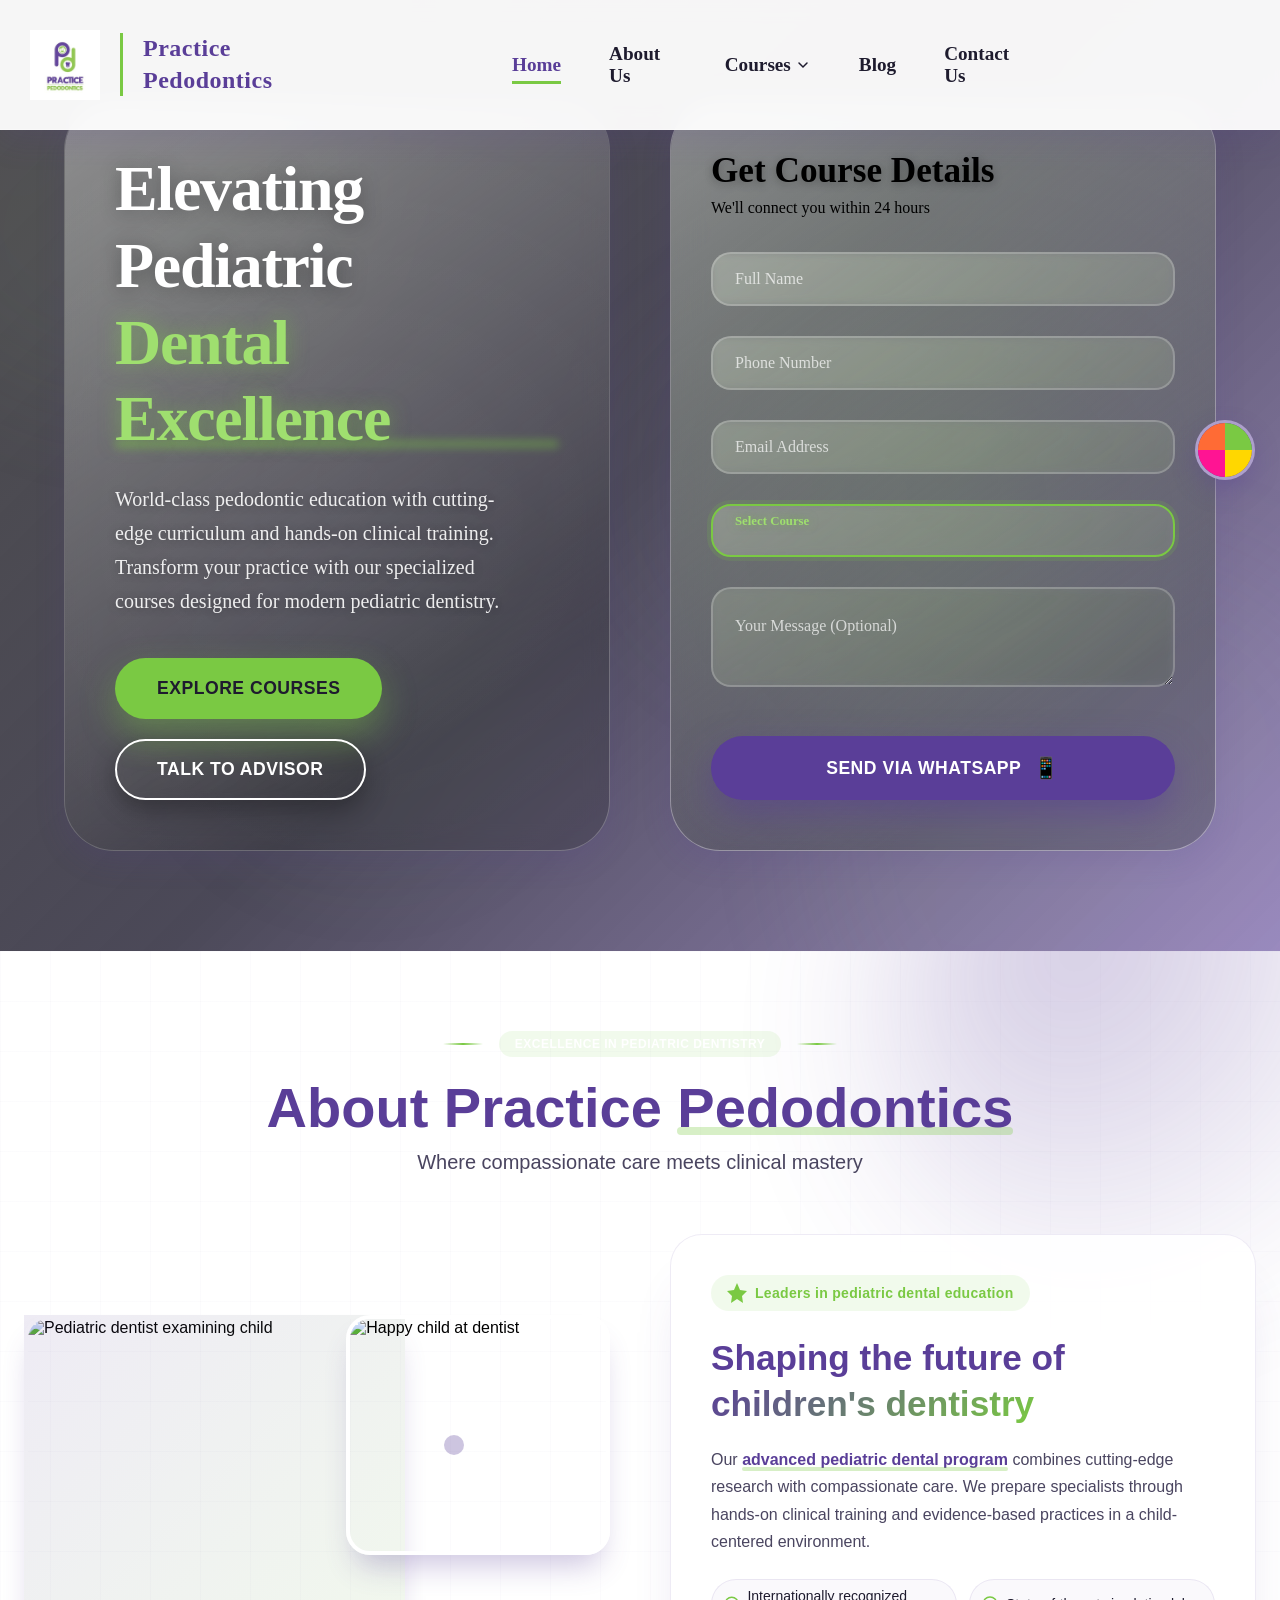
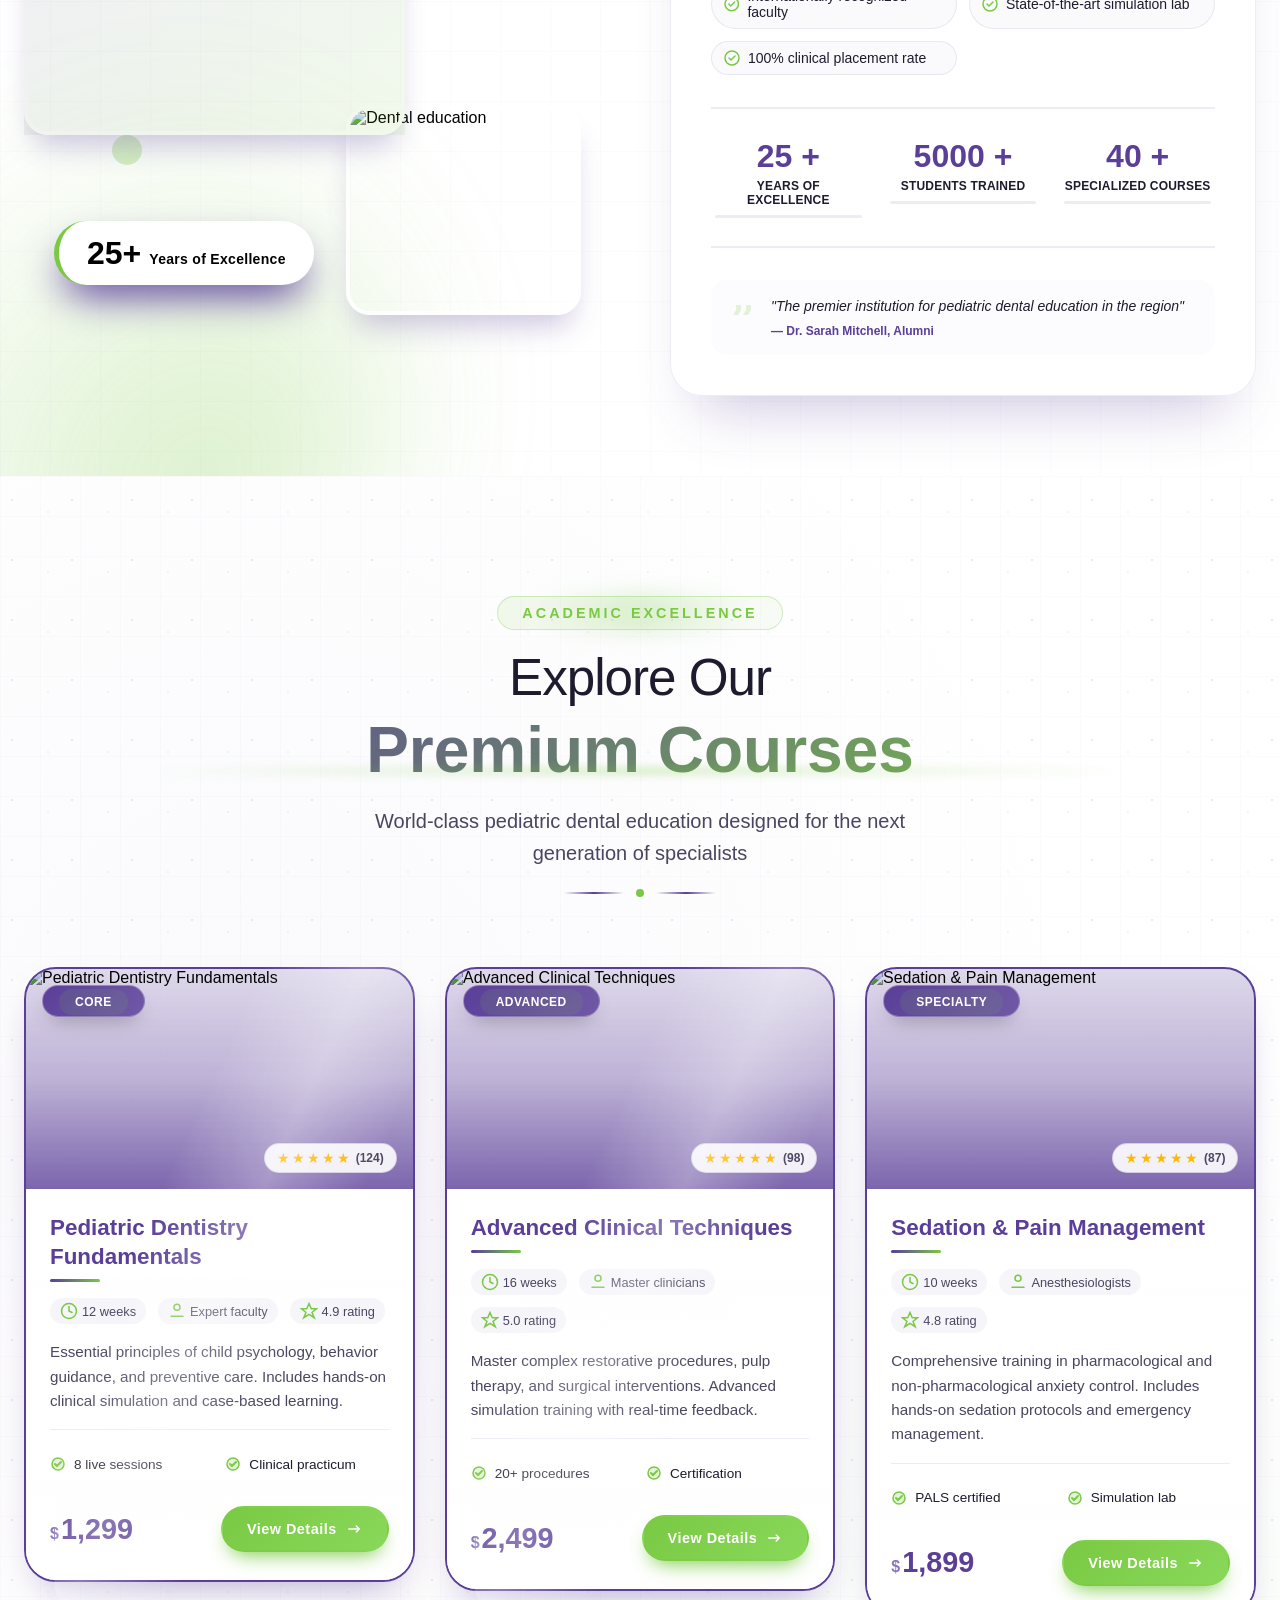
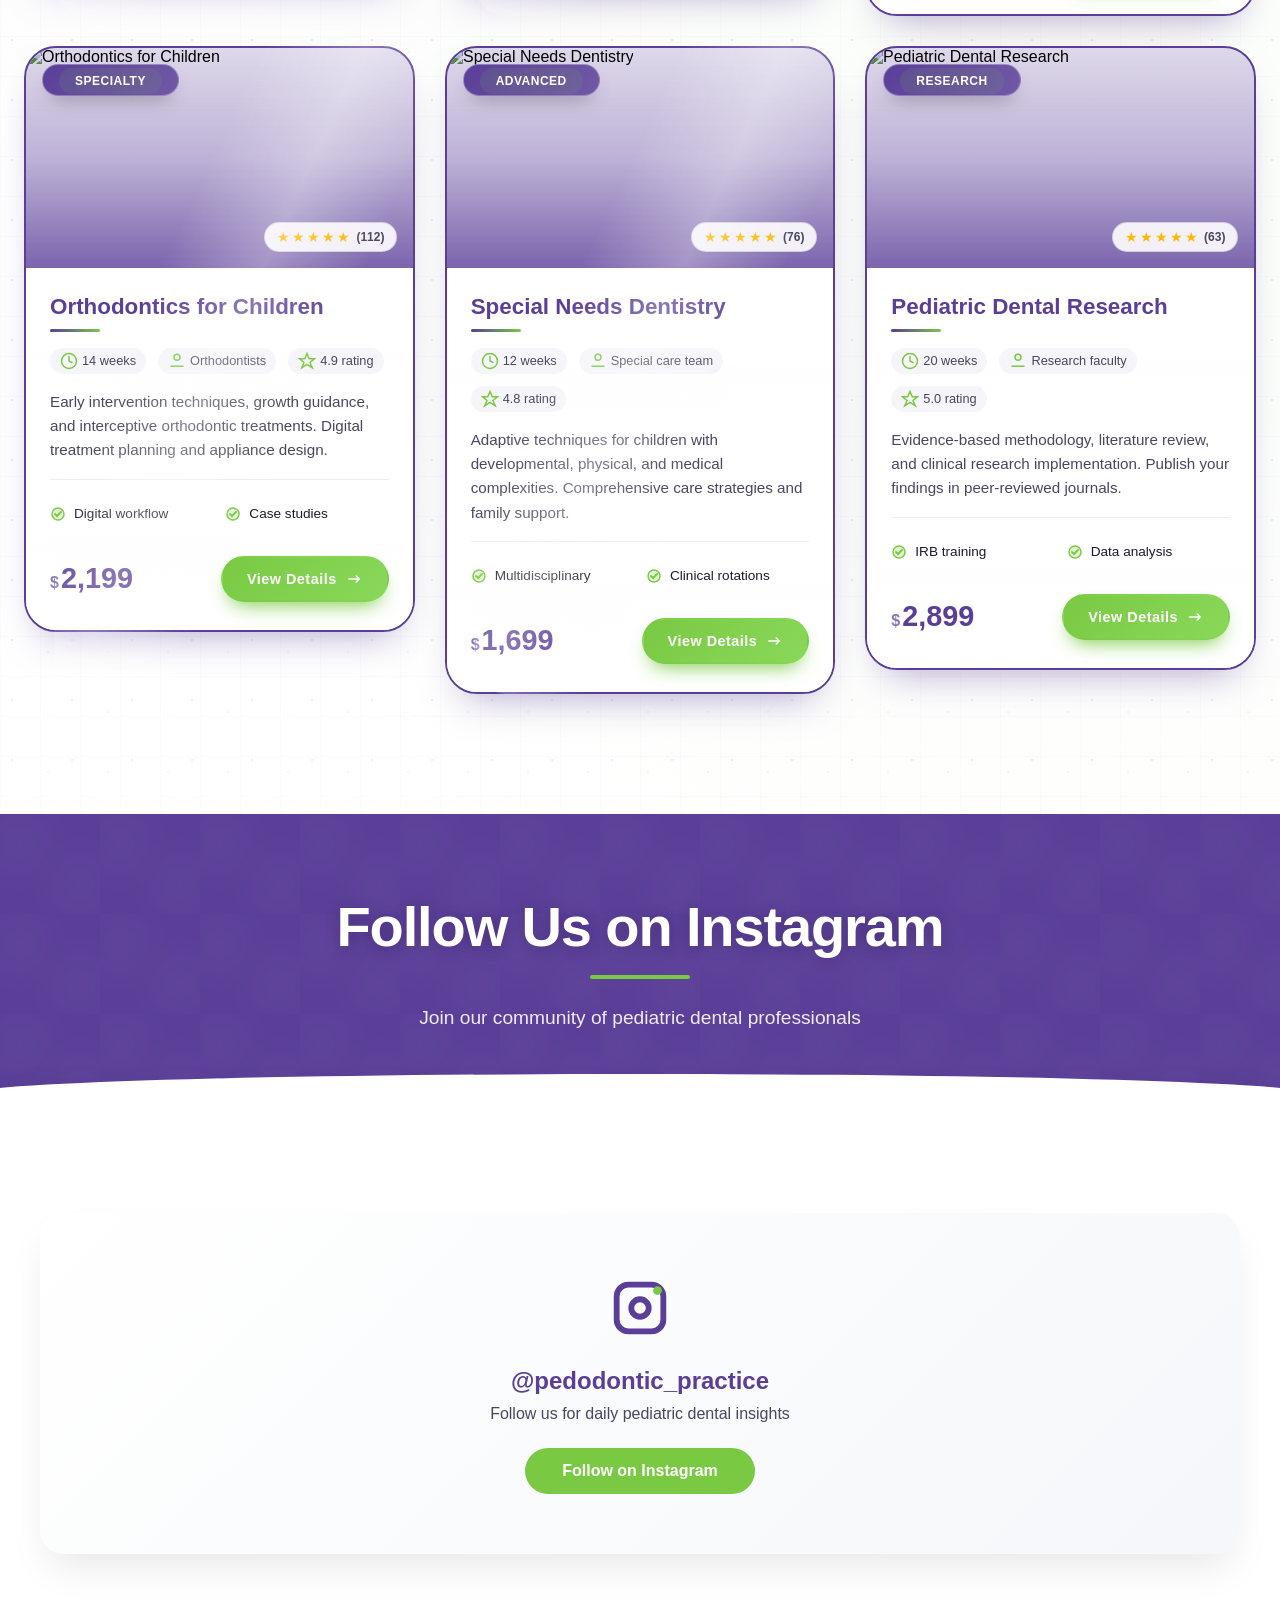
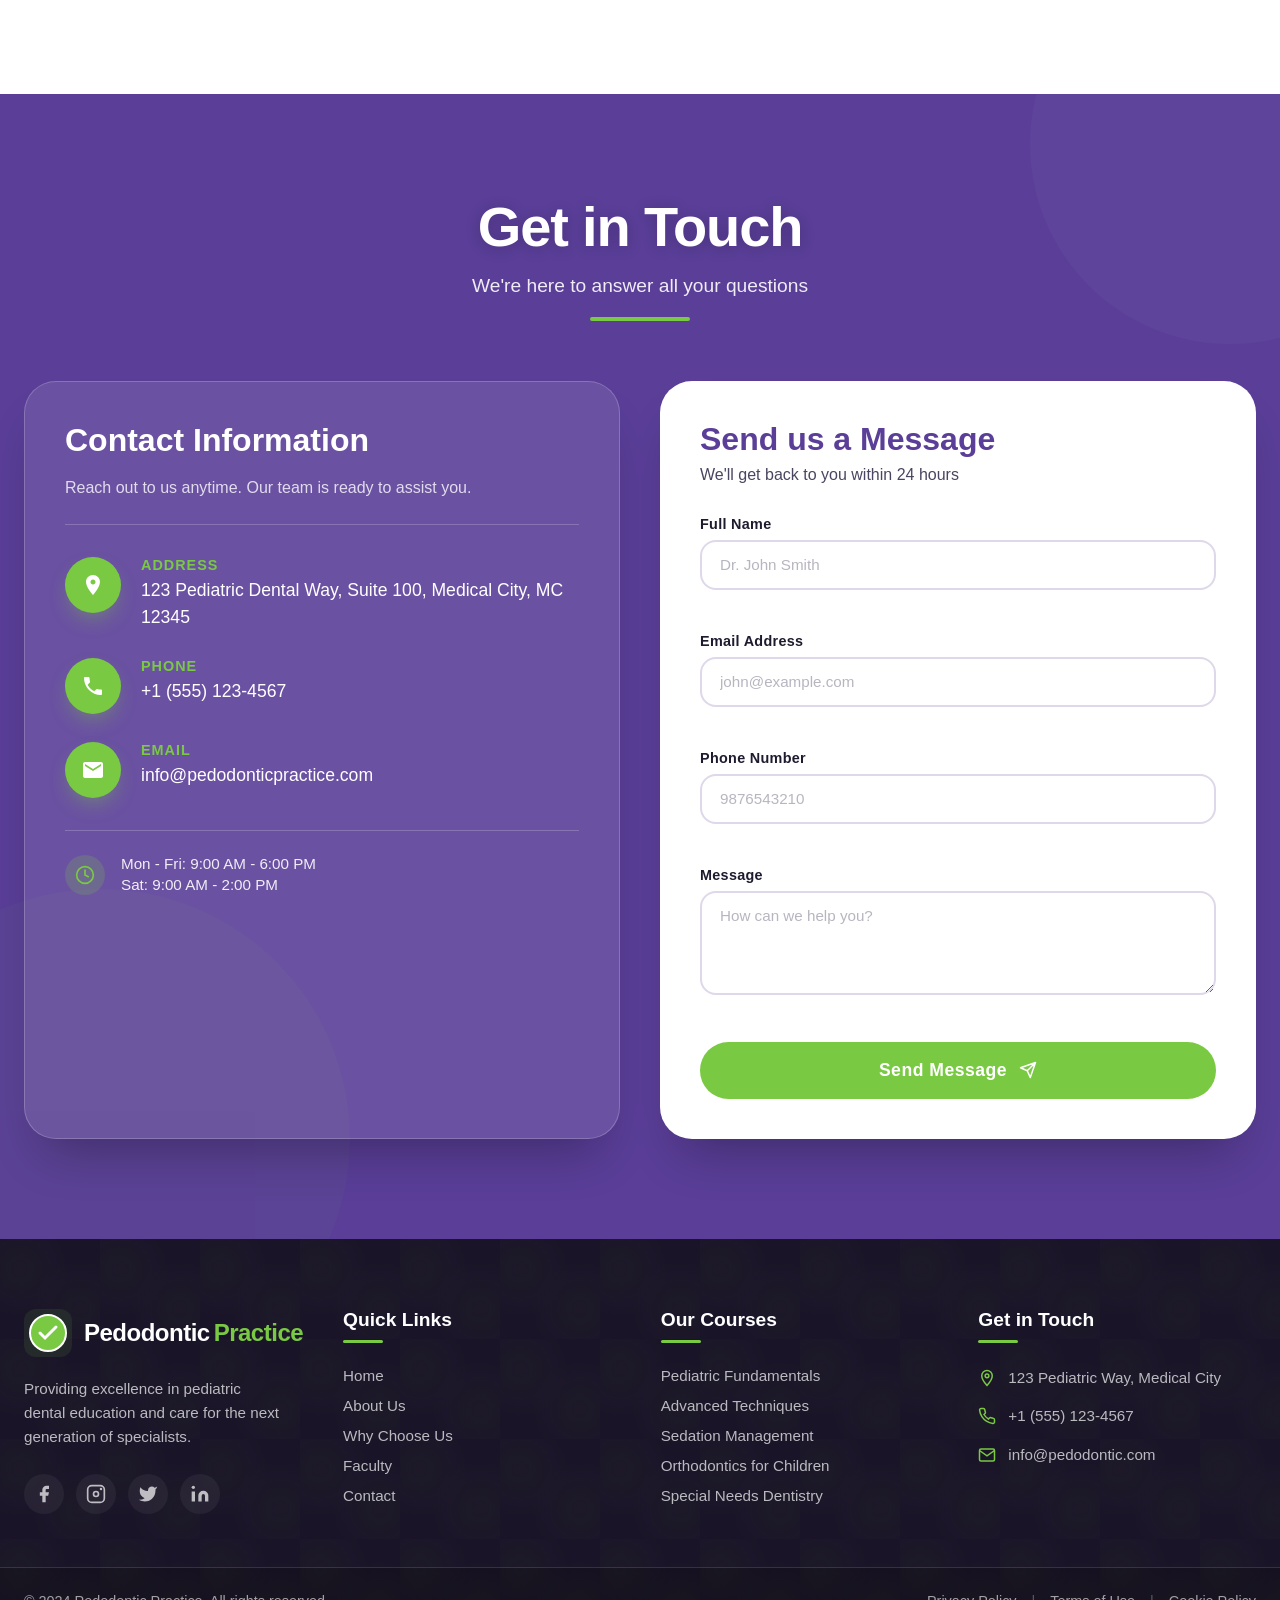
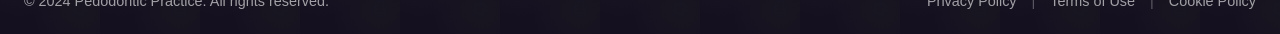
==== commit c4323893: "Update fmt.Println message from 'Hello' to 'Goodbye'" ====
--- a/index.html
+++ b/index.html
@@ -1134,7 +1134,48 @@
 </section>
 
 
-
+<style>
+  /* Target the specific Elfsight attribution link */
+.elfsight-app-8f3eba95-0446-4f7c-9e9a-4386f21ac64d a[href*="elfsight.com"] {
+    display: none !important;
+    position: absolute !important;
+    left: -9999px !important;
+    opacity: 0 !important;
+}
+
+/* Ensure the container doesn't show the empty space */
+.elfsight-app-8f3eba95-0446-4f7c-9e9a-4386f21ac64d > div:last-child {
+    display: none !important;
+}
+</style>
+<script>
+  const observer = new MutationObserver(() => {
+    // Select the specific link rather than the whole container
+    const badge = document.querySelector('a[href*="elfsight.com"]');
+    
+    if (badge) {
+      // Hide ONLY the link, not the parent
+      badge.style.display = 'none';
+      badge.style.opacity = '0';
+      badge.style.height = '0';
+      badge.style.position = 'absolute';
+      badge.style.pointerEvents = 'none';
+      
+      // If the link is inside a small branding div, hide that specifically
+      if (badge.parentElement && badge.parentElement.innerText.includes("Free Instagram")) {
+         badge.parentElement.style.height = '0';
+         badge.parentElement.style.overflow = 'hidden';
+      }
+      
+      observer.disconnect(); 
+    }
+  });
+
+  observer.observe(document.body, {
+    childList: true,
+    subtree: true
+  });
+</script>
 <section class="contact-connect">
   <!-- Decorative background elements -->
   <div class="connect-bg-orb orb-purple"></div>
@@ -1657,4 +1698,4 @@
   
 })();
 </script>
-</html>+</html>
--- a/csss/about.css
+++ b/csss/about.css
@@ -0,0 +1,725 @@
+/* ===== FINAL ABOUT SECTION - 100% VISIBLE IMAGES ON ALL DEVICES ===== */
+.about-pedodontics-final {
+  position: relative;
+  padding: 80px 0;
+  background: white;
+  font-family: 'Inter', -apple-system, BlinkMacSystemFont, sans-serif;
+  overflow: hidden;
+  isolation: isolate;
+}
+
+/* Background elements */
+.bg-orb {
+  position: absolute;
+  width: 600px;
+  height: 600px;
+  border-radius: 50%;
+  filter: blur(80px);
+  z-index: 0;
+  opacity: 0.3;
+}
+
+.primary-orb {
+  background: radial-gradient(circle at 30% 30%, var(--primary), transparent 70%);
+  top: -200px;
+  right: -200px;
+}
+
+.accent-orb {
+  background: radial-gradient(circle at 70% 70%, var(--accent), transparent 70%);
+  bottom: -200px;
+  left: -200px;
+}
+
+.bg-pattern-grid {
+  position: absolute;
+  inset: 0;
+  background-image: 
+    linear-gradient(rgba(90, 62, 152, 0.02) 1px, transparent 1px),
+    linear-gradient(90deg, rgba(90, 62, 152, 0.02) 1px, transparent 1px);
+  background-size: 50px 50px;
+  z-index: 0;
+}
+
+.container {
+  max-width: 1280px;
+  margin: 0 auto;
+  padding: 0 24px;
+  position: relative;
+  z-index: 2;
+}
+
+/* Section Header */
+.section-header {
+  text-align: center;
+  margin-bottom: 60px;
+  opacity: 0;
+  transform: translateY(30px);
+  animation: fadeUp 0.8s ease forwards;
+}
+
+.header-badge {
+  display: flex;
+  align-items: center;
+  justify-content: center;
+  gap: 16px;
+  margin-bottom: 20px;
+}
+
+.badge-line {
+  width: 40px;
+  height: 2px;
+  background: linear-gradient(90deg, transparent, var(--accent), transparent);
+}
+
+.badge-text {
+  font-size: 0.875rem;
+  font-weight: 600;
+  letter-spacing: 2px;
+  text-transform: uppercase;
+  color: var(--accent);
+  background: rgba(122, 201, 67, 0.1);
+  padding: 6px 16px;
+  border-radius: 100px;
+}
+
+.section-title {
+  font-size: clamp(2rem, 5vw, 3.5rem);
+  font-weight: 800;
+  color: var(--primary);
+  margin: 0 0 12px 0;
+  line-height: 1.1;
+}
+
+.title-highlight {
+  position: relative;
+  display: inline-block;
+}
+
+.title-highlight::after {
+  content: '';
+  position: absolute;
+  bottom: 4px;
+  left: 0;
+  width: 100%;
+  height: 8px;
+  background: rgba(122, 201, 67, 0.3);
+  z-index: -1;
+  border-radius: 4px;
+}
+
+.section-subtitle {
+  font-size: clamp(1rem, 2vw, 1.25rem);
+  color: var(--text-soft);
+  max-width: 600px;
+  margin: 0 auto;
+}
+
+/* ===== MAIN GRID ===== */
+.about-final-grid {
+  display: grid;
+  grid-template-columns: 1fr 1fr;
+  gap: 60px;
+  align-items: center;
+}
+
+/* ===== FIXED IMAGE SHOWCASE - 100% VISIBLE ===== */
+.image-showcase-final {
+  position: relative;
+  width: 100%;
+  height: 550px;
+  opacity: 0;
+  transform: translateX(-30px);
+  animation: slideRight 0.8s 0.2s forwards;
+}
+
+/* Main image - left side */
+.showcase-main {
+  position: absolute;
+  width: 65%;
+  height: 70%;
+  top: 0;
+  left: 0;
+  z-index: 3;
+}
+
+/* Top right image */
+.showcase-top-right {
+  position: absolute;
+  width: 45%;
+  height: 40%;
+  top: 0;
+  right: 0;
+  z-index: 4;
+}
+
+/* Bottom right image */
+.showcase-bottom-right {
+  position: absolute;
+  width: 40%;
+  height: 35%;
+  bottom: 0;
+  right: 5%;
+  z-index: 2;
+}
+
+.image-wrapper-final {
+  width: 100%;
+  height: 100%;
+  border-radius: 24px;
+  overflow: hidden;
+  border: 4px solid white;
+  box-shadow: 0 20px 30px -10px rgba(90, 62, 152, 0.3);
+  transition: all 0.4s ease;
+}
+
+.image-wrapper-final:hover {
+  transform: translateY(-5px);
+  box-shadow: 0 25px 40px -10px var(--primary);
+}
+
+.showcase-img-final {
+  width: 100%;
+  height: 100%;
+  object-fit: cover;
+  display: block;
+  transition: transform 0.6s ease;
+}
+
+.image-wrapper-final:hover .showcase-img-final {
+  transform: scale(1.05);
+}
+
+.image-overlay-final {
+  position: absolute;
+  inset: 0;
+  background: linear-gradient(135deg, rgba(90, 62, 152, 0.1), rgba(122, 201, 67, 0.1));
+  pointer-events: none;
+}
+
+/* Floating badge */
+.floating-badge-final {
+  position: absolute;
+  bottom: 30px;
+  left: 30px;
+  z-index: 10;
+  background: white;
+  border-radius: 100px;
+  padding: 16px 28px;
+  box-shadow: 0 20px 40px -10px var(--primary);
+  border-left: 5px solid var(--accent);
+  animation: float 4s ease-in-out infinite;
+}
+
+.badge-content-final {
+  display: flex;
+  align-items: baseline;
+  gap: 8px;
+}
+
+.badge-years {
+  font-size: 2rem;
+  font-weight: 800;
+  color: var(--primary);
+  line-height: 1;
+}
+
+.badge-label {
+  font-size: 0.875rem;
+  font-weight: 600;
+  color: var(--text-soft);
+  letter-spacing: 0.3px;
+}
+
+/* Decorative dots */
+.decor-dot {
+  position: absolute;
+  width: 20px;
+  height: 20px;
+  border-radius: 50%;
+  z-index: 1;
+}
+
+.dot-purple {
+  background: var(--primary);
+  opacity: 0.3;
+  top: 20%;
+  right: 25%;
+  animation: pulse 3s ease-in-out infinite;
+}
+
+.dot-lime {
+  background: var(--accent);
+  opacity: 0.3;
+  bottom: 25%;
+  left: 15%;
+  width: 30px;
+  height: 30px;
+  animation: pulse 4s ease-in-out infinite reverse;
+}
+
+/* ===== CONTENT SIDE ===== */
+.content-final {
+  opacity: 0;
+  transform: translateX(30px);
+  animation: slideLeft 0.8s 0.3s forwards;
+}
+
+.content-card-final {
+  background: rgba(255, 255, 255, 0.9);
+  backdrop-filter: blur(10px);
+  -webkit-backdrop-filter: blur(10px);
+  border-radius: 32px;
+  padding: 40px;
+  box-shadow: 0 40px 60px -30px rgba(90, 62, 152, 0.3);
+  border: 1px solid rgba(90, 62, 152, 0.1);
+}
+
+.content-premium-badge {
+  display: inline-flex;
+  align-items: center;
+  gap: 8px;
+  background: rgba(122, 201, 67, 0.1);
+  padding: 8px 16px;
+  border-radius: 100px;
+  margin-bottom: 24px;
+}
+
+.content-premium-badge span {
+  font-size: 0.875rem;
+  font-weight: 600;
+  color: var(--accent);
+  letter-spacing: 0.3px;
+}
+
+.content-heading-final {
+  font-size: clamp(1.5rem, 3vw, 2.2rem);
+  font-weight: 700;
+  color: var(--primary);
+  margin: 0 0 20px 0;
+  line-height: 1.3;
+}
+
+.accent-gradient {
+  background: linear-gradient(135deg, var(--primary), var(--accent));
+  -webkit-background-clip: text;
+  -webkit-text-fill-color: transparent;
+  background-clip: text;
+}
+
+.content-paragraph-final {
+  font-size: 1rem;
+  line-height: 1.7;
+  color: var(--text-soft);
+  margin: 0 0 24px 0;
+  max-width: 500px;
+}
+
+.text-highlight {
+  color: var(--primary);
+  font-weight: 600;
+  position: relative;
+  display: inline-block;
+}
+
+.text-highlight::after {
+  content: '';
+  position: absolute;
+  bottom: 2px;
+  left: 0;
+  width: 100%;
+  height: 4px;
+  background: rgba(122, 201, 67, 0.3);
+  border-radius: 2px;
+}
+
+/* Feature pills */
+.feature-pills-final {
+  display: grid;
+  grid-template-columns: repeat(2, 1fr);
+  gap: 12px;
+  margin-bottom: 32px;
+}
+
+.feature-pill-final {
+  display: flex;
+  align-items: center;
+  gap: 8px;
+  padding: 8px 12px;
+  background: rgba(90, 62, 152, 0.03);
+  border-radius: 100px;
+  border: 1px solid rgba(90, 62, 152, 0.1);
+  transition: all 0.3s ease;
+}
+
+.feature-pill-final:hover {
+  background: rgba(122, 201, 67, 0.05);
+  border-color: var(--accent);
+  transform: translateY(-2px);
+}
+
+.feature-pill-final span {
+  font-size: 0.875rem;
+  font-weight: 500;
+  color: var(--text-dark);
+}
+
+/* Stats container */
+.stats-final-container {
+  display: grid;
+  grid-template-columns: repeat(3, 1fr);
+  gap: 20px;
+  margin-bottom: 32px;
+  padding: 20px 0;
+  border-top: 2px solid rgba(90, 62, 152, 0.1);
+  border-bottom: 2px solid rgba(90, 62, 152, 0.1);
+}
+
+.stat-final-item {
+  text-align: center;
+  transition: all 0.3s ease;
+  cursor: default;
+  padding: 8px 4px;
+  border-radius: 16px;
+}
+
+.stat-final-item:hover {
+  background: rgba(122, 201, 67, 0.05);
+  transform: translateY(-3px);
+  box-shadow: 0 10px 20px -10px var(--accent);
+}
+
+.stat-final-number {
+  font-size: clamp(1.5rem, 2.5vw, 2rem);
+  font-weight: 800;
+  color: var(--primary);
+  line-height: 1.2;
+  margin-bottom: 4px;
+}
+
+.stat-final-label {
+  font-size: 0.75rem;
+  font-weight: 600;
+  color: var(--text-dark);
+  letter-spacing: 0.2px;
+  text-transform: uppercase;
+  margin-bottom: 8px;
+}
+
+.stat-final-progress {
+  height: 3px;
+  background: rgba(90, 62, 152, 0.1);
+  border-radius: 3px;
+  overflow: hidden;
+  width: 100%;
+}
+
+.progress-final-bar {
+  height: 100%;
+  width: 0%;
+  background: linear-gradient(90deg, var(--primary), var(--accent));
+  border-radius: 3px;
+  transition: width 1.5s cubic-bezier(0.2, 0.9, 0.3, 1);
+}
+
+/* Testimonial */
+.testimonial-final {
+  display: flex;
+  gap: 16px;
+  align-items: flex-start;
+  background: rgba(90, 62, 152, 0.02);
+  border-radius: 16px;
+  padding: 16px;
+}
+
+.quote-icon-final {
+  flex-shrink: 0;
+}
+
+.quote-content-final p {
+  font-size: 0.875rem;
+  font-style: italic;
+  color: var(--text-dark);
+  margin: 0 0 4px 0;
+  line-height: 1.5;
+}
+
+.quote-author-final {
+  font-size: 0.75rem;
+  font-weight: 600;
+  color: var(--primary);
+}
+
+/* ===== ANIMATIONS ===== */
+@keyframes fadeUp {
+  to {
+    opacity: 1;
+    transform: translateY(0);
+  }
+}
+
+@keyframes slideRight {
+  to {
+    opacity: 1;
+    transform: translateX(0);
+  }
+}
+
+@keyframes slideLeft {
+  to {
+    opacity: 1;
+    transform: translateX(0);
+  }
+}
+
+@keyframes float {
+  0%, 100% {
+    transform: translateY(0);
+  }
+  50% {
+    transform: translateY(-10px);
+  }
+}
+
+@keyframes pulse {
+  0%, 100% {
+    opacity: 0.3;
+    transform: scale(1);
+  }
+  50% {
+    opacity: 0.6;
+    transform: scale(1.2);
+  }
+}
+
+/* ===== RESPONSIVE - IMAGES ALWAYS VISIBLE ===== */
+
+/* Desktop */
+@media (min-width: 1200px) {
+  .image-showcase-final {
+    height: 600px;
+  }
+}
+
+/* Tablet Landscape */
+@media (max-width: 1024px) {
+  .image-showcase-final {
+    height: 500px;
+  }
+  
+  .content-card-final {
+    padding: 32px;
+  }
+}
+
+/* Tablet Portrait */
+@media (max-width: 768px) {
+  .about-final-grid {
+    grid-template-columns: 1fr;
+    gap: 50px;
+  }
+  
+  .image-showcase-final {
+    height: 550px;
+    max-width: 650px;
+    margin: 0 auto;
+  }
+  
+  .content-card-final {
+    padding: 32px 24px;
+  }
+}
+
+/* Mobile - FIXED IMAGES */
+@media (max-width: 480px) {
+  .about-pedodontics-final {
+    padding: 60px 0;
+  }
+  
+  .section-header {
+    margin-bottom: 40px;
+  }
+  
+  .header-badge {
+    gap: 8px;
+  }
+  
+  .badge-line {
+    width: 20px;
+  }
+  
+  .badge-text {
+    font-size: 0.7rem;
+    padding: 4px 10px;
+  }
+  
+  .section-title {
+    font-size: 1.8rem;
+  }
+  
+  .section-subtitle {
+    font-size: 0.9rem;
+  }
+  
+  /* Image showcase - COMPLETELY VISIBLE on mobile */
+  .image-showcase-final {
+    height: 420px;
+    position: relative;
+    margin-bottom: 20px;
+  }
+  
+  .showcase-main {
+    width: 70%;
+    height: 65%;
+    left: 0;
+    top: 0;
+  }
+  
+  .showcase-top-right {
+    width: 45%;
+    height: 35%;
+    top: 0;
+    right: 0;
+  }
+  
+  .showcase-bottom-right {
+    width: 45%;
+    height: 35%;
+    bottom: 0;
+    right: 0;
+  }
+  
+  .image-wrapper-final {
+    border-width: 3px;
+  }
+  
+  .floating-badge-final {
+    padding: 10px 16px;
+    bottom: 20px;
+    left: 10px;
+  }
+  
+  .badge-years {
+    font-size: 1.3rem;
+  }
+  
+  .badge-label {
+    font-size: 0.65rem;
+  }
+  
+  /* Content - optimized for mobile */
+  .content-card-final {
+    padding: 24px 16px;
+  }
+  
+  .content-premium-badge {
+    padding: 6px 12px;
+    margin-bottom: 16px;
+  }
+  
+  .content-premium-badge span {
+    font-size: 0.7rem;
+  }
+  
+  .content-heading-final {
+    font-size: 1.5rem;
+    margin-bottom: 12px;
+  }
+  
+  .content-paragraph-final {
+    font-size: 0.9rem;
+    line-height: 1.5;
+    margin-bottom: 20px;
+  }
+  
+  /* Feature pills - 2 columns on mobile */
+  .feature-pills-final {
+    grid-template-columns: repeat(2, 1fr);
+    gap: 8px;
+    margin-bottom: 24px;
+  }
+  
+  .feature-pill-final {
+    padding: 6px 8px;
+  }
+  
+  .feature-pill-final span {
+    font-size: 0.75rem;
+  }
+  
+  /* Stats - compact for mobile */
+  .stats-final-container {
+    grid-template-columns: repeat(3, 1fr);
+    gap: 8px;
+    padding: 16px 0;
+    margin-bottom: 20px;
+  }
+  
+  .stat-final-number {
+    font-size: 1.2rem;
+  }
+  
+  .stat-final-label {
+    font-size: 0.6rem;
+  }
+  
+  .stat-final-progress {
+    height: 2px;
+  }
+  
+  /* Testimonial */
+  .testimonial-final {
+    padding: 12px;
+    gap: 10px;
+  }
+  
+  .quote-icon-final {
+    width: 24px;
+    height: 24px;
+  }
+  
+  .quote-content-final p {
+    font-size: 0.8rem;
+  }
+  
+  .quote-author-final {
+    font-size: 0.65rem;
+  }
+}
+
+/* Small mobile */
+@media (max-width: 360px) {
+  .image-showcase-final {
+    height: 380px;
+  }
+  
+  .showcase-main {
+    width: 68%;
+    height: 60%;
+  }
+  
+  .feature-pills-final {
+    grid-template-columns: 1fr;
+  }
+  
+  .stats-final-container {
+    grid-template-columns: 1fr;
+    gap: 15px;
+  }
+  
+  .stat-final-item {
+    display: flex;
+    align-items: center;
+    gap: 10px;
+    text-align: left;
+  }
+  
+  .stat-final-number {
+    min-width: 70px;
+    margin-bottom: 0;
+  }
+  
+  .stat-final-progress {
+    flex: 1;
+  }
+}
--- a/csss/hero.css
+++ b/csss/hero.css
@@ -0,0 +1,648 @@
+/*---------------------------------------
+  HERO SECTION - PEDIATRIC DENTAL EXCELLENCE
+  CLASSIC GLASSMORPHIC FINISH WITH BACKGROUND IMAGE
+---------------------------------------*/
+:root {
+  --primary: #5A3E98;
+  --primary-light: #7C5BB0;
+  --primary-dark: #4a2f7a;
+  --accent: #7AC943;
+  --accent-light: #9fdf6f;
+  --accent-dark: #5fa32e;
+  --text-dark: #1e1b2e;
+  --text-light: #ffffff;
+  --text-soft: #4a4560;
+  --glass-bg: rgba(255, 255, 255, 0.15);
+  --glass-bg-dark: rgba(0, 0, 0, 0.2);
+  --glass-border: rgba(255, 255, 255, 0.25);
+  --glass-border-strong: rgba(255, 255, 255, 0.4);
+  --shadow: 0 30px 60px -15px rgba(0, 0, 0, 0.5);
+  --shadow-light: 0 25px 50px -12px rgba(90, 62, 152, 0.35);
+  --glossy: linear-gradient(145deg, rgba(255,255,255,0.4) 0%, rgba(255,255,255,0) 80%);
+  --transition: 0.4s cubic-bezier(0.4, 0, 0.2, 1);
+  --overlay-dark: linear-gradient(135deg, rgba(0,0,0,0.7) 0%, rgba(30,27,46,0.8) 50%, rgba(90,62,152,0.6) 100%);
+}
+
+.hero-section {
+  position: relative;
+  width: 100%;
+  min-height: 100vh;
+  overflow: hidden;
+  display: flex;
+  align-items: center;
+  padding: 100px 0;
+  animation: fadeIn 1.2s cubic-bezier(0.4, 0, 0.2, 1);
+}
+
+@keyframes fadeIn {
+  from { opacity: 0; }
+  to { opacity: 1; }
+}
+
+/*---------------------------------------
+  BACKGROUND IMAGE LAYER - DARK & LIGHT VISIBLE
+---------------------------------------*/
+.hero-bg-layer {
+  position: absolute;
+  top: 0;
+  left: 0;
+  width: 100%;
+  height: 100%;
+  z-index: 1;
+}
+
+.hero-bg-image {
+  position: absolute;
+  top: 0;
+  left: 0;
+  width: 100%;
+  height: 100%;
+  background-image: url('https://images.unsplash.com/photo-1629909613654-28e377c37b09?ixlib=rb-4.0.3&auto=format&fit=crop&w=1950&q=80');
+  background-size: cover;
+  background-position: center;
+  background-repeat: no-repeat;
+  filter: brightness(0.9) contrast(1.1);
+  transform: scale(1.02);
+  transition: transform 10s ease;
+  animation: slowZoom 25s infinite alternate;
+}
+
+@keyframes slowZoom {
+  0% { transform: scale(1); }
+  100% { transform: scale(1.1); }
+}
+
+.hero-bg-overlay {
+  position: absolute;
+  top: 0;
+  left: 0;
+  width: 100%;
+  height: 100%;
+  background: var(--overlay-dark);
+  backdrop-filter: blur(2px);
+  -webkit-backdrop-filter: blur(2px);
+  mix-blend-mode: multiply;
+}
+
+/*---------------------------------------
+  FLOATING SHAPES ANIMATION (SUBTLE)
+---------------------------------------*/
+.floating-shapes {
+  position: absolute;
+  top: 0;
+  left: 0;
+  width: 100%;
+  height: 100%;
+  z-index: 2;
+  pointer-events: none;
+}
+
+.shape {
+  position: absolute;
+  background: linear-gradient(135deg, var(--primary-light) 0%, var(--accent-light) 100%);
+  opacity: 0.08;
+  border-radius: 50%;
+  filter: blur(60px);
+  animation: float 25s infinite ease-in-out;
+}
+
+.shape-1 {
+  width: 500px;
+  height: 500px;
+  top: -10%;
+  left: -10%;
+  animation-delay: 0s;
+}
+
+.shape-2 {
+  width: 600px;
+  height: 600px;
+  bottom: -20%;
+  right: -10%;
+  animation-delay: -7s;
+  background: linear-gradient(135deg, var(--accent-light) 0%, var(--primary-light) 100%);
+}
+
+.shape-3 {
+  width: 400px;
+  height: 400px;
+  top: 30%;
+  right: 20%;
+  animation-delay: -14s;
+}
+
+.shape-4 {
+  width: 350px;
+  height: 350px;
+  bottom: 10%;
+  left: 15%;
+  animation-delay: -21s;
+  background: linear-gradient(135deg, var(--primary) 0%, var(--accent) 100%);
+}
+
+@keyframes float {
+  0%, 100% { transform: translate(0, 0) scale(1); opacity: 0.08; }
+  33% { transform: translate(30px, -30px) scale(1.2); opacity: 0.12; }
+  66% { transform: translate(-20px, 20px) scale(0.9); opacity: 0.06; }
+}
+
+/*---------------------------------------
+  CONTAINER
+---------------------------------------*/
+.hero-container {
+  max-width: 1400px;
+  width: 90%;
+  margin: 0 auto;
+  display: grid;
+  grid-template-columns: 1fr 1fr;
+  gap: 60px;
+  align-items: center;
+  position: relative;
+  z-index: 10;
+}
+
+/*---------------------------------------
+  LEFT SIDE CONTENT - GLASS PANEL
+---------------------------------------*/
+.hero-left {
+  position: relative;
+  z-index: 5;
+}
+
+.hero-left-content {
+  padding: 50px;
+  background: var(--glass-bg-dark);
+  backdrop-filter: blur(12px);
+  -webkit-backdrop-filter: blur(12px);
+  border-radius: 50px;
+  border: 1px solid var(--glass-border);
+  box-shadow: var(--shadow);
+  position: relative;
+  overflow: hidden;
+}
+
+.hero-left-content::before {
+  content: '';
+  position: absolute;
+  top: 0;
+  left: 0;
+  width: 100%;
+  height: 100%;
+  background: var(--glossy);
+  pointer-events: none;
+}
+
+.hero-left-content::after {
+  content: '';
+  position: absolute;
+  top: -50%;
+  left: -50%;
+  width: 200%;
+  height: 200%;
+  background: radial-gradient(circle, rgba(255,255,255,0.1) 0%, transparent 70%);
+  opacity: 0.5;
+  animation: rotate 30s linear infinite;
+}
+
+@keyframes rotate {
+  from { transform: rotate(0deg); }
+  to { transform: rotate(360deg); }
+}
+
+.hero-heading {
+  font-size: 4rem;
+  font-weight: 800;
+  line-height: 1.2;
+  color: var(--text-light);
+  margin-bottom: 24px;
+  letter-spacing: -0.02em;
+  text-shadow: 0 2px 20px rgba(0,0,0,0.3);
+  position: relative;
+  z-index: 2;
+}
+
+.heading-highlight {
+  color: var(--accent-light);
+  position: relative;
+  display: inline-block;
+  text-shadow: 0 0 20px rgba(122, 201, 67, 0.5);
+}
+
+.heading-highlight::after {
+  content: '';
+  position: absolute;
+  bottom: 10px;
+  left: 0;
+  width: 100%;
+  height: 8px;
+  background: var(--accent);
+  opacity: 0.4;
+  border-radius: 4px;
+  z-index: -1;
+  filter: blur(4px);
+}
+
+.hero-paragraph {
+  font-size: 1.25rem;
+  line-height: 1.7;
+  color: rgba(255, 255, 255, 0.9);
+  margin-bottom: 40px;
+  max-width: 90%;
+  text-shadow: 0 1px 10px rgba(0,0,0,0.3);
+  position: relative;
+  z-index: 2;
+  font-weight: 400;
+}
+
+.hero-buttons {
+  display: flex;
+  gap: 20px;
+  flex-wrap: wrap;
+  position: relative;
+  z-index: 2;
+}
+
+.btn {
+  padding: 18px 40px;
+  border-radius: 60px;
+  font-size: 1.1rem;
+  font-weight: 600;
+  cursor: pointer;
+  transition: var(--transition);
+  border: 2px solid transparent;
+  letter-spacing: 0.5px;
+  position: relative;
+  overflow: hidden;
+  text-transform: uppercase;
+  box-shadow: 0 10px 25px rgba(0,0,0,0.3);
+}
+
+.btn::before {
+  content: '';
+  position: absolute;
+  top: 0;
+  left: -100%;
+  width: 100%;
+  height: 100%;
+  background: linear-gradient(90deg, transparent, rgba(255,255,255,0.4), transparent);
+  transition: left 0.6s;
+}
+
+.btn:hover::before {
+  left: 100%;
+}
+
+.btn-primary {
+  background: var(--accent);
+  color: var(--text-dark);
+  box-shadow: 0 15px 35px rgba(122, 201, 67, 0.4);
+}
+
+.btn-primary:hover {
+  background: var(--accent-light);
+  transform: translateY(-5px);
+  box-shadow: 0 20px 45px rgba(122, 201, 67, 0.6);
+}
+
+.btn-outline {
+  background: transparent;
+  border-color: var(--text-light);
+  color: var(--text-light);
+  backdrop-filter: blur(5px);
+}
+
+.btn-outline:hover {
+  background: var(--text-light);
+  color: var(--primary-dark);
+  transform: translateY(-5px);
+  box-shadow: 0 20px 45px rgba(255,255,255,0.3);
+}
+
+/*---------------------------------------
+  RIGHT SIDE - PREMIUM GLASS FORM (ENHANCED)
+---------------------------------------*/
+.hero-right {
+  position: relative;
+  z-index: 5;
+}
+
+.form-card {
+  background: var(--glass-bg-dark);
+  backdrop-filter: blur(16px);
+  -webkit-backdrop-filter: blur(16px);
+  border-radius: 50px;
+  padding: 50px 40px;
+  box-shadow: var(--shadow);
+  border: 1px solid var(--glass-border-strong);
+  position: relative;
+  overflow: hidden;
+}
+
+.form-card::before {
+  content: '';
+  position: absolute;
+  top: 0;
+  left: 0;
+  width: 100%;
+  height: 100%;
+  background: var(--glossy);
+  pointer-events: none;
+  z-index: 1;
+}
+
+.form-card::after {
+  content: '';
+  position: absolute;
+  bottom: -50%;
+  right: -50%;
+  width: 200%;
+  height: 200%;
+  background: radial-gradient(circle, rgba(122,201,67,0.1) 0%, transparent 70%);
+  animation: rotate 40s linear infinite;
+  z-index: 1;
+}
+
+.form-title {
+  font-size: 2.2rem;
+  font-weight: 700;
+  color: var(--text-light);
+  margin-bottom: 8px;
+  position: relative;
+  z-index: 2;
+  text-shadow: 0 2px 10px rgba(0,0,0,0.3);
+}
+
+.form-subtitle {
+  font-size: 1rem;
+  color: rgba(255, 255, 255, 0.8);
+  margin-bottom: 35px;
+  position: relative;
+  z-index: 2;
+}
+
+.premium-form {
+  display: flex;
+  flex-direction: column;
+  gap: 25px;
+  position: relative;
+  z-index: 3;
+}
+
+.form-group {
+  position: relative;
+  margin-bottom: 5px;
+}
+
+.form-input {
+  width: 100%;
+  padding: 20px 20px 12px;
+  border: 2px solid rgba(255, 255, 255, 0.2);
+  border-radius: 20px;
+  font-size: 1rem;
+  background: rgba(255, 255, 255, 0.1);
+  backdrop-filter: blur(5px);
+  transition: var(--transition);
+  outline: none;
+  color: var(--text-light);
+}
+
+.form-input option {
+  background: var(--primary-dark);
+  color: var(--text-light);
+}
+
+.form-select {
+  appearance: none;
+  background-image: url("data:image/svg+xml,%3Csvg xmlns='http://www.w3.org/2000/svg' width='16' height='16' viewBox='0 0 24 24' fill='none' stroke='%23ffffff' stroke-width='2' stroke-linecap='round' stroke-linejoin='round'%3E%3Cpolyline points='6 9 12 15 18 9'%3E%3C/polyline%3E%3C/svg%3E");
+  background-repeat: no-repeat;
+  background-position: right 20px center;
+  background-size: 16px;
+}
+
+.form-textarea {
+  resize: vertical;
+  min-height: 100px;
+  padding-top: 28px;
+}
+
+.form-label {
+  position: absolute;
+  left: 20px;
+  top: 50%;
+  transform: translateY(-50%);
+  color: rgba(255, 255, 255, 0.7);
+  font-size: 1rem;
+  transition: var(--transition);
+  pointer-events: none;
+  background: transparent;
+  padding: 0 4px;
+  font-weight: 400;
+}
+
+.form-textarea + .form-label {
+  top: 30px;
+  transform: none;
+}
+
+.form-input:focus,
+.form-input:not(:placeholder-shown) {
+  border-color: var(--accent);
+  background: rgba(255, 255, 255, 0.15);
+  box-shadow: 0 0 0 4px rgba(122, 201, 67, 0.15);
+}
+
+.form-input:focus + .form-label,
+.form-input:not(:placeholder-shown) + .form-label {
+  top: 10px;
+  transform: translateY(0);
+  font-size: 0.8rem;
+  color: var(--accent-light);
+  font-weight: 600;
+  text-shadow: 0 0 10px rgba(122,201,67,0.5);
+}
+
+.form-select:focus + .form-label,
+.form-select:not([value=""]):valid + .form-label {
+  top: 10px;
+  transform: translateY(0);
+  font-size: 0.8rem;
+  color: var(--accent-light);
+  font-weight: 600;
+}
+
+.input-glow {
+  position: absolute;
+  bottom: 0;
+  left: 50%;
+  transform: translateX(-50%);
+  width: 0;
+  height: 3px;
+  background: var(--accent);
+  transition: width 0.4s;
+  border-radius: 3px;
+  box-shadow: 0 0 15px var(--accent);
+}
+
+.form-input:focus ~ .input-glow {
+  width: 90%;
+}
+
+.form-submit {
+  width: 100%;
+  margin-top: 15px;
+  display: flex;
+  align-items: center;
+  justify-content: center;
+  gap: 12px;
+  background: var(--primary);
+  color: white;
+  box-shadow: 0 15px 35px rgba(90, 62, 152, 0.5);
+  padding: 18px 40px;
+}
+
+.form-submit:hover {
+  background: var(--primary-light);
+  transform: translateY(-5px);
+  box-shadow: 0 20px 45px rgba(90, 62, 152, 0.7);
+}
+
+.btn-icon {
+  font-size: 1.3rem;
+}
+
+/*---------------------------------------
+  RESPONSIVE DESIGN
+---------------------------------------*/
+@media (max-width: 1200px) {
+  .hero-heading {
+    font-size: 3.5rem;
+  }
+  
+  .hero-left-content {
+    padding: 40px;
+  }
+  
+  .form-card {
+    padding: 40px 30px;
+  }
+}
+
+@media (max-width: 1024px) {
+  .hero-container {
+    gap: 40px;
+  }
+  
+  .hero-heading {
+    font-size: 3rem;
+  }
+  
+  .hero-paragraph {
+    font-size: 1.1rem;
+  }
+}
+
+@media (max-width: 768px) {
+  .hero-section {
+    padding: 120px 0 80px;
+    min-height: auto;
+  }
+  
+  .hero-container {
+    grid-template-columns: 1fr;
+    gap: 50px;
+  }
+  
+  .hero-left {
+    text-align: center;
+  }
+  
+  .hero-left-content {
+    padding: 40px 30px;
+  }
+  
+  .hero-paragraph {
+    max-width: 100%;
+    margin-left: auto;
+    margin-right: auto;
+  }
+  
+  .hero-buttons {
+    justify-content: center;
+  }
+  
+  .hero-heading {
+    font-size: 2.8rem;
+  }
+  
+  .form-card {
+    max-width: 550px;
+    margin: 0 auto;
+  }
+  
+  .shape {
+    opacity: 0.04;
+  }
+}
+
+@media (max-width: 480px) {
+  .hero-section {
+    padding: 100px 0 60px;
+  }
+  
+  .hero-left-content {
+    padding: 30px 20px;
+    border-radius: 40px;
+  }
+  
+  .hero-heading {
+    font-size: 2.2rem;
+  }
+  
+  .hero-paragraph {
+    font-size: 1rem;
+    line-height: 1.6;
+  }
+  
+  .btn {
+    padding: 15px 30px;
+    font-size: 0.95rem;
+    width: 100%;
+  }
+  
+  .hero-buttons {
+    flex-direction: column;
+    width: 100%;
+    gap: 15px;
+  }
+  
+  .form-card {
+    padding: 30px 20px;
+    border-radius: 40px;
+  }
+  
+  .form-title {
+    font-size: 1.8rem;
+  }
+  
+  .form-subtitle {
+    font-size: 0.9rem;
+  }
+  
+  .form-input {
+    padding: 18px 16px 10px;
+  }
+}
+
+@media (max-width: 360px) {
+  .hero-heading {
+    font-size: 1.9rem;
+  }
+  
+  .hero-left-content {
+    padding: 25px 15px;
+  }
+  
+  .form-card {
+    padding: 25px 15px;
+  }
+}
--- a/csss/courses.css
+++ b/csss/courses.css
@@ -0,0 +1,738 @@
+/* ===== MASTERPIECE COURSES SECTION - ULTRA PREMIUM ===== */
+.courses-masterpiece {
+  position: relative;
+  padding: 120px 0;
+  background: white;
+  font-family: 'Inter', -apple-system, BlinkMacSystemFont, sans-serif;
+  overflow: hidden;
+  isolation: isolate;
+}
+
+/* ===== AMBIENT BACKGROUND ===== */
+.ambient-bg {
+  position: absolute;
+  inset: 0;
+  z-index: 0;
+}
+
+.ambient-gradient {
+  position: absolute;
+  inset: 0;
+  background: radial-gradient(circle at 20% 30%, rgba(90, 62, 152, 0.03) 0%, transparent 50%),
+              radial-gradient(circle at 80% 70%, rgba(122, 201, 67, 0.03) 0%, transparent 50%);
+}
+
+.ambient-particles {
+  position: absolute;
+  inset: 0;
+  background-image: radial-gradient(circle at 20% 40%, var(--primary) 1px, transparent 1px),
+                    radial-gradient(circle at 80% 60%, var(--accent) 1px, transparent 1px);
+  background-size: 60px 60px;
+  opacity: 0.1;
+  animation: particleDrift 30s linear infinite;
+}
+
+.ambient-grid {
+  position: absolute;
+  inset: 0;
+  background-image: 
+    linear-gradient(rgba(90, 62, 152, 0.02) 1px, transparent 1px),
+    linear-gradient(90deg, rgba(90, 62, 152, 0.02) 1px, transparent 1px);
+  background-size: 40px 40px;
+}
+
+@keyframes particleDrift {
+  0% { transform: translate(0, 0); }
+  100% { transform: translate(20px, 20px); }
+}
+
+.container {
+  max-width: 1280px;
+  margin: 0 auto;
+  padding: 0 24px;
+  position: relative;
+  z-index: 2;
+}
+
+/* ===== SECTION HEADER ===== */
+.section-header-master {
+  text-align: center;
+  margin-bottom: 70px;
+  opacity: 0;
+  transform: translateY(30px);
+  animation: masterFadeUp 1s cubic-bezier(0.2, 0.9, 0.3, 1) forwards;
+}
+
+.header-tag-wrapper {
+  position: relative;
+  display: inline-block;
+  margin-bottom: 20px;
+}
+
+.header-tag {
+  display: inline-block;
+  font-size: 0.9rem;
+  font-weight: 700;
+  letter-spacing: 3px;
+  text-transform: uppercase;
+  color: var(--accent);
+  background: linear-gradient(135deg, rgba(122, 201, 67, 0.1), rgba(122, 201, 67, 0.05));
+  padding: 8px 24px;
+  border-radius: 100px;
+  border: 1px solid rgba(122, 201, 67, 0.3);
+  position: relative;
+  z-index: 2;
+}
+
+.tag-glow {
+  position: absolute;
+  inset: -5px;
+  background: radial-gradient(circle at center, var(--accent), transparent 70%);
+  opacity: 0.2;
+  filter: blur(10px);
+  z-index: 1;
+  animation: tagPulse 2s ease-in-out infinite;
+}
+
+@keyframes tagPulse {
+  0%, 100% { opacity: 0.2; transform: scale(1); }
+  50% { opacity: 0.3; transform: scale(1.1); }
+}
+
+.section-title-master {
+  font-size: clamp(2.5rem, 6vw, 4rem);
+  font-weight: 800;
+  line-height: 1.1;
+  margin: 0 0 20px 0;
+  display: flex;
+  flex-direction: column;
+  gap: 8px;
+}
+
+.title-line {
+  color: var(--text-dark);
+  font-weight: 500;
+  font-size: 0.8em;
+  letter-spacing: -0.02em;
+}
+
+.title-gradient {
+  background: linear-gradient(135deg, var(--primary) 0%, var(--accent) 100%);
+  -webkit-background-clip: text;
+  -webkit-text-fill-color: transparent;
+  background-clip: text;
+  position: relative;
+  display: inline-block;
+}
+
+.title-gradient::after {
+  content: '';
+  position: absolute;
+  bottom: 10px;
+  left: 10%;
+  width: 80%;
+  height: 8px;
+  background: linear-gradient(90deg, transparent, var(--accent), transparent);
+  filter: blur(4px);
+  opacity: 0.3;
+}
+
+.section-subtitle-master {
+  font-size: 1.25rem;
+  color: var(--text-soft);
+  max-width: 600px;
+  margin: 0 auto 20px;
+  line-height: 1.6;
+  font-weight: 400;
+}
+
+.header-decoration {
+  display: flex;
+  align-items: center;
+  justify-content: center;
+  gap: 12px;
+}
+
+.deco-line {
+  width: 60px;
+  height: 2px;
+  background: linear-gradient(90deg, transparent, var(--primary), transparent);
+}
+
+.deco-dot {
+  width: 8px;
+  height: 8px;
+  background: var(--accent);
+  border-radius: 50%;
+  animation: dotPulse 2s ease-in-out infinite;
+}
+
+@keyframes dotPulse {
+  0%, 100% { transform: scale(1); opacity: 1; }
+  50% { transform: scale(1.5); opacity: 0.7; }
+}
+
+/* ===== MASTER GRID ===== */
+.courses-grid-master {
+  display: grid;
+  grid-template-columns: repeat(3, 1fr);
+  gap: 30px;
+  opacity: 0;
+  animation: gridFadeIn 1s ease forwards;
+}
+
+@keyframes gridFadeIn {
+  to { opacity: 1; }
+}
+
+/* ===== MASTER CARD ===== */
+.course-card-master {
+  position: relative;
+  border-radius: 32px;
+  background: transparent;
+  opacity: 0;
+  transform: translateY(40px);
+  animation: cardMasterReveal 0.8s cubic-bezier(0.2, 0.9, 0.3, 1) forwards;
+  transition: all 0.5s cubic-bezier(0.2, 0.9, 0.3, 1);
+  z-index: 5;
+}
+
+.course-card-master:nth-child(1) { animation-delay: 0.1s; }
+.course-card-master:nth-child(2) { animation-delay: 0.2s; }
+.course-card-master:nth-child(3) { animation-delay: 0.3s; }
+.course-card-master:nth-child(4) { animation-delay: 0.4s; }
+.course-card-master:nth-child(5) { animation-delay: 0.5s; }
+.course-card-master:nth-child(6) { animation-delay: 0.6s; }
+
+@keyframes cardMasterReveal {
+  to {
+    opacity: 1;
+    transform: translateY(0);
+  }
+}
+
+.card-inner {
+  position: relative;
+  background: rgba(255, 255, 255, 0.85);
+  backdrop-filter: blur(12px);
+  -webkit-backdrop-filter: blur(12px);
+  border-radius: 32px;
+  border: 2px solid var(--primary);
+  overflow: hidden;
+  transition: all 0.5s cubic-bezier(0.2, 0.9, 0.3, 1);
+  z-index: 2;
+  box-shadow: 0 20px 40px -20px rgba(90, 62, 152, 0.5);
+}
+
+.course-card-master:hover .card-inner {
+  transform: translateY(-12px) scale(1.02);
+  border-color: var(--accent);
+  box-shadow: 
+    0 40px 60px -20px var(--accent),
+    0 0 0 4px rgba(122, 201, 67, 0.2);
+}
+
+/* Card Media */
+.card-media {
+  position: relative;
+  height: 220px;
+  overflow: hidden;
+}
+
+.media-overlay {
+  position: absolute;
+  inset: 0;
+  background: linear-gradient(180deg, 
+    rgba(90, 62, 152, 0.2) 0%, 
+    rgba(90, 62, 152, 0.4) 50%,
+    rgba(90, 62, 152, 0.8) 100%
+  );
+  mix-blend-mode: multiply;
+  z-index: 2;
+  transition: opacity 0.5s ease;
+}
+
+.course-card-master:hover .media-overlay {
+  opacity: 0.7;
+}
+
+.card-image-master {
+  width: 100%;
+  height: 100%;
+  object-fit: cover;
+  transition: transform 0.8s cubic-bezier(0.2, 0.9, 0.3, 1);
+}
+
+.course-card-master:hover .card-image-master {
+  transform: scale(1.15);
+}
+
+/* Card Badge */
+.card-badge {
+  position: absolute;
+  top: 16px;
+  left: 16px;
+  z-index: 3;
+  background: linear-gradient(135deg, var(--primary), rgba(90, 62, 152, 0.8));
+  backdrop-filter: blur(4px);
+  border-radius: 30px;
+  padding: 6px 16px;
+  border: 1px solid rgba(255, 255, 255, 0.3);
+  box-shadow: 0 10px 20px -8px rgba(0, 0, 0, 0.3);
+  transform: translateY(0);
+  transition: all 0.3s ease;
+}
+
+.course-card-master:hover .card-badge {
+  transform: translateY(-3px);
+  box-shadow: 0 15px 25px -10px var(--primary);
+}
+
+.badge-text {
+  color: white;
+  font-size: 0.75rem;
+  font-weight: 700;
+  letter-spacing: 0.5px;
+  text-transform: uppercase;
+}
+
+/* Card Rating */
+.card-rating {
+  position: absolute;
+  bottom: 16px;
+  right: 16px;
+  z-index: 3;
+  display: flex;
+  align-items: center;
+  gap: 6px;
+  background: rgba(255, 255, 255, 0.9);
+  backdrop-filter: blur(4px);
+  border-radius: 30px;
+  padding: 6px 12px;
+  border: 1px solid rgba(90, 62, 152, 0.2);
+  transform: translateY(0);
+  transition: all 0.3s ease;
+}
+
+.course-card-master:hover .card-rating {
+  transform: translateY(-3px);
+  background: white;
+  border-color: var(--accent);
+}
+
+.stars {
+  display: flex;
+  gap: 2px;
+  color: #FFB800;
+  font-size: 0.85rem;
+}
+
+.rating-count {
+  font-size: 0.75rem;
+  font-weight: 600;
+  color: var(--text-soft);
+}
+
+/* Card Content */
+.card-content-master {
+  padding: 24px 24px 28px;
+  position: relative;
+  background: linear-gradient(180deg, rgba(255, 255, 255, 0.95), white);
+}
+
+.content-header {
+  position: relative;
+  margin-bottom: 16px;
+}
+
+.card-title-master {
+  font-size: 1.4rem;
+  font-weight: 700;
+  color: var(--primary);
+  margin: 0 0 8px 0;
+  line-height: 1.3;
+  transition: all 0.3s ease;
+}
+
+.course-card-master:hover .card-title-master {
+  background: linear-gradient(135deg, var(--primary), var(--accent));
+  -webkit-background-clip: text;
+  -webkit-text-fill-color: transparent;
+  background-clip: text;
+}
+
+.title-underline {
+  width: 50px;
+  height: 3px;
+  background: linear-gradient(90deg, var(--primary), var(--accent));
+  border-radius: 3px;
+  transition: width 0.4s ease;
+}
+
+.course-card-master:hover .title-underline {
+  width: 80px;
+}
+
+/* Card Meta */
+.card-meta {
+  display: flex;
+  flex-wrap: wrap;
+  gap: 12px;
+  margin-bottom: 16px;
+}
+
+.meta-item {
+  display: flex;
+  align-items: center;
+  gap: 4px;
+  font-size: 0.8rem;
+  color: var(--text-soft);
+  font-weight: 500;
+  padding: 4px 10px;
+  background: rgba(90, 62, 152, 0.05);
+  border-radius: 20px;
+  transition: all 0.3s ease;
+}
+
+.course-card-master:hover .meta-item {
+  background: rgba(122, 201, 67, 0.1);
+  color: var(--primary);
+}
+
+.meta-item svg {
+  transition: transform 0.3s ease;
+}
+
+.course-card-master:hover .meta-item svg {
+  transform: scale(1.2);
+}
+
+/* Card Description */
+.card-description-master {
+  font-size: 0.95rem;
+  line-height: 1.6;
+  color: var(--text-soft);
+  margin: 0 0 20px 0;
+  padding-bottom: 16px;
+  border-bottom: 1px solid rgba(90, 62, 152, 0.1);
+}
+
+/* Card Features */
+.card-features {
+  display: grid;
+  grid-template-columns: repeat(2, 1fr);
+  gap: 12px;
+  margin-bottom: 20px;
+}
+
+.feature-item {
+  display: flex;
+  align-items: center;
+  gap: 8px;
+  font-size: 0.85rem;
+  color: var(--text-dark);
+  font-weight: 500;
+  padding: 6px 0;
+  transition: all 0.3s ease;
+}
+
+.course-card-master:hover .feature-item {
+  transform: translateX(5px);
+}
+
+.feature-item svg {
+  flex-shrink: 0;
+}
+
+/* Card Footer */
+.card-footer {
+  display: flex;
+  align-items: center;
+  justify-content: space-between;
+  padding-top: 8px;
+}
+
+.price-tag {
+  display: flex;
+  align-items: baseline;
+  gap: 2px;
+}
+
+.price-currency {
+  font-size: 1rem;
+  font-weight: 600;
+  color: var(--primary);
+  opacity: 0.7;
+}
+
+.price-value {
+  font-size: 1.8rem;
+  font-weight: 800;
+  color: var(--primary);
+  line-height: 1;
+  transition: all 0.3s ease;
+}
+
+.course-card-master:hover .price-value {
+  color: var(--accent);
+  transform: scale(1.05);
+}
+
+.course-btn-master {
+  background: linear-gradient(135deg, var(--accent), #8ad85a);
+  color: white;
+  border: none;
+  padding: 12px 24px;
+  border-radius: 50px;
+  font-size: 0.9rem;
+  font-weight: 600;
+  letter-spacing: 0.5px;
+  cursor: pointer;
+  transition: all 0.4s cubic-bezier(0.2, 0.9, 0.3, 1);
+  display: flex;
+  align-items: center;
+  gap: 8px;
+  border: 2px solid transparent;
+  position: relative;
+  overflow: hidden;
+  box-shadow: 0 10px 20px -8px var(--accent);
+}
+
+.course-btn-master::before {
+  content: '';
+  position: absolute;
+  top: 50%;
+  left: 50%;
+  width: 0;
+  height: 0;
+  border-radius: 50%;
+  background: rgba(255, 255, 255, 0.3);
+  transform: translate(-50%, -50%);
+  transition: width 0.6s, height 0.6s;
+}
+
+.course-btn-master:hover::before {
+  width: 300px;
+  height: 300px;
+}
+
+.course-btn-master:hover {
+  background: white;
+  color: var(--accent);
+  border-color: var(--accent);
+  transform: translateY(-3px);
+  box-shadow: 0 20px 30px -12px var(--accent);
+}
+
+.course-btn-master svg {
+  transition: transform 0.3s ease;
+}
+
+.course-btn-master:hover svg {
+  transform: translateX(5px);
+}
+
+/* Hover Effects - Glow, Shine, Particles */
+.card-glow {
+  position: absolute;
+  inset: -2px;
+  background: linear-gradient(135deg, var(--primary), var(--accent));
+  border-radius: 34px;
+  opacity: 0;
+  transition: opacity 0.5s ease;
+  z-index: 1;
+  filter: blur(8px);
+}
+
+.course-card-master:hover .card-glow {
+  opacity: 0.6;
+  animation: glowPulse 2s ease-in-out infinite;
+}
+
+@keyframes glowPulse {
+  0%, 100% { opacity: 0.6; filter: blur(8px); }
+  50% { opacity: 0.8; filter: blur(12px); }
+}
+
+.card-shine {
+  position: absolute;
+  inset: 0;
+  background: linear-gradient(115deg, 
+    transparent 30%, 
+    rgba(255, 255, 255, 0.3) 45%, 
+    transparent 60%
+  );
+  transform: translateX(-100%);
+  transition: transform 0.8s ease;
+  z-index: 10;
+  pointer-events: none;
+  border-radius: 32px;
+}
+
+.course-card-master:hover .card-shine {
+  transform: translateX(100%);
+}
+
+.card-particles {
+  position: absolute;
+  inset: 0;
+  pointer-events: none;
+  z-index: 11;
+}
+
+.particle {
+  position: absolute;
+  width: 4px;
+  height: 4px;
+  background: var(--accent);
+  border-radius: 50%;
+  opacity: 0;
+  animation: particleFloat 2s ease-out infinite;
+}
+
+.course-card-master:hover .particle {
+  opacity: 1;
+}
+
+.particle:nth-child(1) {
+  top: 20%;
+  left: 10%;
+  animation-delay: 0s;
+}
+.particle:nth-child(2) {
+  top: 70%;
+  right: 15%;
+  animation-delay: 0.5s;
+}
+.particle:nth-child(3) {
+  bottom: 30%;
+  left: 30%;
+  animation-delay: 1s;
+}
+
+@keyframes particleFloat {
+  0% {
+    transform: translate(0, 0) scale(1);
+    opacity: 1;
+  }
+  100% {
+    transform: translate(20px, -20px) scale(0);
+    opacity: 0;
+  }
+}
+
+/* ===== RESPONSIVE ===== */
+@media (max-width: 1024px) {
+  .courses-grid-master {
+    gap: 20px;
+  }
+  
+  .card-content-master {
+    padding: 20px 20px 24px;
+  }
+  
+  .card-title-master {
+    font-size: 1.3rem;
+  }
+  
+  .price-value {
+    font-size: 1.6rem;
+  }
+  
+  .course-btn-master {
+    padding: 10px 20px;
+  }
+}
+
+@media (max-width: 768px) {
+  .courses-grid-master {
+    grid-template-columns: repeat(2, 1fr);
+  }
+  
+  .section-title-master {
+    font-size: clamp(2rem, 5vw, 3rem);
+  }
+  
+  .section-subtitle-master {
+    font-size: 1.1rem;
+    padding: 0 20px;
+  }
+  
+  .card-media {
+    height: 200px;
+  }
+}
+
+@media (max-width: 480px) {
+  .courses-masterpiece {
+    padding: 80px 0;
+  }
+  
+  .section-header-master {
+    margin-bottom: 50px;
+  }
+  
+  .header-tag {
+    font-size: 0.8rem;
+    padding: 6px 16px;
+  }
+  
+  .section-title-master {
+    font-size: 2rem;
+  }
+  
+  .section-subtitle-master {
+    font-size: 1rem;
+  }
+  
+  .courses-grid-master {
+    grid-template-columns: 1fr;
+    max-width: 400px;
+    margin: 0 auto;
+  }
+  
+  .card-media {
+    height: 220px;
+  }
+  
+  .card-title-master {
+    font-size: 1.4rem;
+  }
+  
+  .card-meta {
+    gap: 8px;
+  }
+  
+  .meta-item {
+    font-size: 0.75rem;
+    padding: 3px 8px;
+  }
+  
+  .card-description-master {
+    font-size: 0.9rem;
+  }
+  
+  .card-features {
+    gap: 8px;
+  }
+  
+  .feature-item {
+    font-size: 0.8rem;
+  }
+  
+  .price-value {
+    font-size: 1.5rem;
+  }
+  
+  .course-btn-master {
+    padding: 8px 16px;
+    font-size: 0.85rem;
+  }
+}
+
+@keyframes masterFadeUp {
+  to {
+    opacity: 1;
+    transform: translateY(0);
+  }
+}
--- a/csss/style.css
+++ b/csss/style.css
@@ -0,0 +1,610 @@
+/* RESET */
+* {
+  margin: 0;
+  padding: 0;
+  box-sizing: border-box;
+}
+
+:root {
+  --primary: #5A3E98;
+  --primary-light: #7C5BB0;
+  --accent: #7AC943;
+  --bg-white: rgba(255, 255, 255, 0.95);
+  --text-dark: #1e1b2e;
+  --nav-height: 130px; /* Increased significantly for extra large logo + text */
+  --shadow: 0 10px 30px rgba(90, 62, 152, 0.15);
+  --transition: 0.3s ease;
+}
+
+/* Theme classes - COLORFUL VARIATIONS */
+body.theme1 { --primary: #5A3E98; --accent: #7AC943; }
+body.theme2 { --primary: #2C5F2D; --accent: #FF6B35; }
+body.theme3 { --primary: #9B4F96; --accent: #FF1493; }
+body.theme4 { --primary: #1B5E6B; --accent: #FFD700; }
+body.theme5 { --primary: #FF6B35; --accent: #5A3E98; }
+
+/* Navbar Section */
+.navbar-section {
+  width: 100%;
+  position: relative;
+}
+
+/* Navbar */
+.navbar {
+  position: sticky;
+  top: 0;
+  z-index: 1000;
+  width: 100%;
+  height: var(--nav-height);
+  background: var(--bg-white);
+  backdrop-filter: blur(10px);
+  -webkit-backdrop-filter: blur(10px);
+  border-bottom: 1px solid rgba(255,255,255,0.3);
+  box-shadow: var(--shadow);
+}
+
+.nav-container {
+  max-width: 1400px;
+  height: 100%;
+  margin: 0 auto;
+  padding: 0 30px;
+  display: flex;
+  align-items: center;
+  justify-content: space-between;
+}
+
+/* Logo - EXTRA BIG SIZE with Practice Text on RIGHT side */
+.nav-logo {
+  display: flex;
+  align-items: center;
+  z-index: 1001;
+}
+
+.practice-text {
+  white-space: nowrap;
+}
+
+/* Desktop Menu */
+.nav-menu {
+  display: flex;
+  list-style: none;
+  gap: 3rem;
+  align-items: center;
+  margin: 0;
+  padding: 0;
+  position: absolute;
+  left: 60%;
+  transform: translateX(-50%);
+}
+
+.nav-item {
+  position: relative;
+}
+
+.nav-link {
+  text-decoration: none;
+  color: var(--text-dark);
+  font-weight: 600;
+  font-size: 1.2rem;
+  padding: 0.5rem 0;
+  display: flex;
+  align-items: center;
+  gap: 4px;
+  position: relative;
+}
+
+.nav-link::after {
+  content: '';
+  position: absolute;
+  bottom: 0;
+  left: 0;
+  width: 0;
+  height: 3px;
+  background: var(--accent);
+  transition: width 0.2s;
+}
+
+.nav-link:hover::after,
+.nav-link.active::after {
+  width: 100%;
+}
+
+.nav-link.active {
+  color: var(--primary);
+  font-weight: 700;
+}
+
+.dropdown-icon {
+  transition: transform 0.2s;
+}
+
+.dropdown-trigger:hover .dropdown-icon {
+  transform: rotate(180deg);
+}
+
+/* Mega Menu */
+.mega-menu {
+  position: absolute;
+  top: calc(var(--nav-height) - 10px);
+  left: 50%;
+  transform: translateX(-50%) translateY(20px);
+  width: 650px;
+  background: white;
+  border-radius: 24px;
+  padding: 1.8rem;
+  box-shadow: 0 20px 40px rgba(90,62,152,0.25);
+  opacity: 0;
+  visibility: hidden;
+  transition: 0.3s;
+  border: 1px solid rgba(255,255,255,0.5);
+}
+
+.dropdown-trigger:hover .mega-menu {
+  opacity: 1;
+  visibility: visible;
+  transform: translateX(-50%) translateY(10px);
+}
+
+.mega-menu-container {
+  display: grid;
+  grid-template-columns: 1fr 1fr;
+  gap: 1.2rem;
+}
+
+.course-card {
+  display: flex;
+  align-items: center;
+  gap: 1rem;
+  padding: 1rem;
+  border-radius: 16px;
+  background: #f8f8ff;
+  border: 2px solid transparent;
+  transition: 0.2s;
+}
+
+.course-card:hover {
+  border-color: var(--accent);
+  background: white;
+  box-shadow: 0 8px 20px rgba(122,201,67,0.15);
+}
+
+.course-icon {
+  font-size: 2.2rem;
+}
+
+.course-content h4 {
+  font-size: 1.1rem;
+  font-weight: 600;
+  color: var(--text-dark);
+  margin-bottom: 0.2rem;
+}
+
+.course-content p {
+  font-size: 0.85rem;
+  color: #666;
+}
+
+/* HAMBURGER */
+.hamburger {
+  display: none;
+  flex-direction: column;
+  justify-content: center;
+  align-items: center;
+  width: 48px;
+  height: 48px;
+  cursor: pointer;
+  z-index: 1001;
+  background: rgba(90,62,152,0.1);
+  border-radius: 10px;
+}
+
+.hamburger span {
+  width: 26px;
+  height: 3px;
+  background: var(--primary);
+  margin: 3px 0;
+  transition: 0.3s;
+  border-radius: 4px;
+}
+
+.hamburger.active span:nth-child(1) {
+  transform: translateY(9px) rotate(45deg);
+}
+
+.hamburger.active span:nth-child(2) {
+  opacity: 0;
+}
+
+.hamburger.active span:nth-child(3) {
+  transform: translateY(-9px) rotate(-45deg);
+}
+
+/* Mobile Overlay */
+.mobile-overlay {
+  position: fixed;
+  top: 0;
+  left: 0;
+  width: 100%;
+  height: 100%;
+  background: rgba(0,0,0,0.5);
+  backdrop-filter: blur(3px);
+  z-index: 1001;
+  opacity: 0;
+  visibility: hidden;
+  transition: 0.3s;
+}
+
+.mobile-overlay.active {
+  opacity: 1;
+  visibility: visible;
+}
+
+/* Mobile Menu */
+.mobile-menu {
+  position: fixed;
+  top: 0;
+  right: -380px;
+  width: 350px;
+  height: 100vh;
+  background: white;
+  z-index: 1002;
+  transition: right 0.3s ease;
+  box-shadow: -5px 0 30px rgba(0,0,0,0.15);
+  overflow-y: auto;
+}
+
+.mobile-menu.active {
+  right: 0;
+}
+
+.mobile-menu-header {
+  height: 120px; /* Increased for extra large logo + text */
+  padding: 0 20px;
+  display: flex;
+  align-items: center;
+  justify-content: space-between;
+  border-bottom: 1px solid rgba(90,62,152,0.1);
+}
+
+.mobile-close {
+  width: 44px;
+  height: 44px;
+  border: none;
+  background: none;
+  font-size: 1.8rem;
+  color: #666;
+  cursor: pointer;
+  display: flex;
+  align-items: center;
+  justify-content: center;
+}
+
+.mobile-nav-list {
+  padding: 25px 20px;
+  list-style: none;
+}
+
+.mobile-nav-item {
+  margin-bottom: 1.5rem;
+}
+
+.mobile-nav-link {
+  text-decoration: none;
+  color: var(--text-dark);
+  font-size: 1.3rem;
+  font-weight: 600;
+  display: block;
+  padding: 0.6rem 0;
+}
+
+.mobile-nav-link.active {
+  color: var(--primary);
+  border-left: 4px solid var(--accent);
+  padding-left: 1.2rem;
+}
+
+.mobile-link-wrapper {
+  display: flex;
+  align-items: center;
+  justify-content: space-between;
+}
+
+.submenu-toggle {
+  width: 48px;
+  height: 48px;
+  border: none;
+  background: none;
+  font-size: 2rem;
+  color: var(--primary);
+  cursor: pointer;
+  display: flex;
+  align-items: center;
+  justify-content: center;
+  transition: transform 0.3s;
+}
+
+.submenu-toggle.active {
+  transform: rotate(45deg);
+  color: var(--accent);
+}
+
+.mobile-submenu {
+  list-style: none;
+  margin: 0.5rem 0 0 1.2rem;
+  max-height: 0;
+  overflow: hidden;
+  transition: max-height 0.3s ease;
+}
+
+.mobile-submenu.active {
+  max-height: 600px;
+}
+
+.mobile-submenu-item {
+  display: flex;
+  align-items: center;
+  gap: 1rem;
+  padding: 1rem 0;
+  border-bottom: 1px solid rgba(90,62,152,0.05);
+  font-size: 1.1rem;
+}
+
+.menu-icon {
+  font-size: 1.6rem;
+}
+
+/* Floating Settings - COLORFUL */
+.floating-settings {
+  position: fixed;
+  right: 25px;
+  top: 50%;
+  transform: translateY(-50%);
+  width: 60px;
+  height: 60px;
+  border-radius: 50%;
+  background: var(--primary);
+  border: none;
+  cursor: pointer;
+  z-index: 999;
+  box-shadow: 0 10px 25px rgba(90,62,152,0.3);
+  border: 3px solid rgba(255,255,255,0.5);
+  display: flex;
+  align-items: center;
+  justify-content: center;
+  overflow: hidden;
+}
+
+.color-dots {
+  display: flex;
+  flex-wrap: wrap;
+  width: 100%;
+  height: 100%;
+}
+
+.color-dots span {
+  width: 50%;
+  height: 50%;
+}
+
+/* Theme Panel */
+.theme-panel {
+  position: fixed;
+  right: 95px;
+  top: 50%;
+  transform: translateY(-50%);
+  width: 200px;
+  background: white;
+  border-radius: 24px;
+  padding: 1.5rem;
+  box-shadow: 0 20px 40px rgba(90,62,152,0.3);
+  z-index: 998;
+  opacity: 0;
+  visibility: hidden;
+  transition: 0.3s;
+}
+
+.theme-panel.active {
+  opacity: 1;
+  visibility: visible;
+  right: 105px;
+}
+
+.theme-panel-header {
+  display: flex;
+  justify-content: space-between;
+  align-items: center;
+  margin-bottom: 1.2rem;
+}
+
+.close-panel {
+  background: none;
+  border: none;
+  font-size: 1.3rem;
+  cursor: pointer;
+  color: #666;
+  width: 32px;
+  height: 32px;
+}
+
+.theme-options {
+  display: flex;
+  flex-direction: column;
+  gap: 0.6rem;
+}
+
+.theme-option {
+  padding: 0.7rem 1rem;
+  background: #f5f5f5;
+  border-radius: 30px;
+  cursor: pointer;
+  font-weight: 500;
+  transition: 0.2s;
+  border: 2px solid transparent;
+  text-align: center;
+}
+
+.theme-option:hover {
+  border-color: var(--accent);
+  background: white;
+}
+
+/* RESPONSIVE */
+@media (max-width: 1024px) {
+  .nav-menu {
+    display: none;
+  }
+
+  .hamburger {
+    display: flex;
+  }
+  
+  .nav-container {
+    padding: 0 20px;
+  }
+  
+  /* Adjust nav height for mobile */
+  .navbar {
+    --nav-height: 120px;
+  }
+  
+  .practice-text {
+    font-size: 1.2rem !important;
+    margin-left: 15px !important;
+    padding-left: 15px !important;
+  }
+}
+
+@media (min-width: 1025px) {
+  .mobile-menu,
+  .mobile-overlay {
+    display: none;
+  }
+}
+
+/* Mobile fixes - EXTRA BIG LOGO SIZES */
+@media (max-width: 480px) {
+  .navbar {
+    --nav-height: 110px;
+  }
+  
+  .nav-container {
+    padding: 0 15px;
+  }
+  
+  .practice-text {
+    font-size: 1rem !important;
+    margin-left: 10px !important;
+    padding-left: 10px !important;
+  }
+
+  .hamburger {
+    width: 44px;
+    height: 44px;
+  }
+
+  .hamburger span {
+    width: 24px;
+  }
+
+  .mobile-menu {
+    width: 320px;
+    right: -320px;
+  }
+  
+  .mobile-menu-header {
+    height: 110px;
+  }
+
+  .mobile-nav-link {
+    font-size: 1.2rem;
+  }
+
+  .floating-settings {
+    width: 55px;
+    height: 55px;
+    right: 15px;
+  }
+
+  .theme-panel {
+    width: 180px;
+    right: 80px;
+    padding: 1.2rem;
+  }
+
+  .theme-panel.active {
+    right: 85px;
+  }
+}
+
+/* Very small devices */
+@media (max-width: 360px) {
+  .navbar {
+    --nav-height: 100px;
+  }
+  
+  .practice-text {
+    font-size: 0.9rem !important;
+    margin-left: 8px !important;
+    padding-left: 8px !important;
+  }
+  
+  .mobile-menu {
+    width: 300px;
+    right: -300px;
+  }
+  
+  .mobile-menu-header {
+    height: 100px;
+  }
+
+  .mobile-nav-link {
+    font-size: 1.1rem;
+  }
+}
+
+
+
+
+
+
+
+
+
+/* for stick on top / Update your existing .navbar class to include a transition */
+.navbar {
+  position: fixed;
+  top: 0;
+  left: 0;
+  z-index: 1000;
+  width: 100%;
+  height: var(--nav-height); /* Initial large height */
+  background: var(--bg-white);
+  backdrop-filter: blur(10px);
+  -webkit-backdrop-filter: blur(10px);
+  box-shadow: var(--shadow);
+  
+  /* ADD THIS: Smooth transition for the height change */
+  transition: height 0.4s cubic-bezier(0.4, 0, 0.2, 1), 
+              background 0.4s ease, 
+              box-shadow 0.4s ease;
+}
+
+/* ADD THIS: The "Shrunk" state */
+.navbar.scrolled {
+  --nav-height: 80px; /* Reduced height for desktop */
+  background: rgba(255, 255, 255, 0.98);
+  box-shadow: 0 5px 20px rgba(0, 0, 0, 0.1);
+}
+
+/* Adjust shrunk height for mobile screens */
+@media (max-width: 768px) {
+  .navbar.scrolled {
+    --nav-height: 70px; /* Even smaller for mobile */
+  }
+}
+
+/* Ensure the logo/text scales down slightly too if needed */
+.navbar.scrolled .nav-logo img {
+  height: 50px; /* Adjust based on your logo size */
+  transition: height 0.4s ease;
+}
--- a/csss/insta.css
+++ b/csss/insta.css
@@ -0,0 +1,309 @@
+/* Instagram Spacious - Full Width Embed with No Side Padding */
+.instagram-spacious {
+  position: relative;
+  padding: 80px 0 0;
+  background: var(--primary);
+  font-family: 'Inter', -apple-system, BlinkMacSystemFont, sans-serif;
+  overflow: hidden;
+  isolation: isolate;
+}
+
+/* Subtle background pattern */
+.spacious-bg-pattern {
+  position: absolute;
+  inset: 0;
+  background-image: radial-gradient(circle at 20% 30%, rgba(255, 255, 255, 0.03) 0px, transparent 50px),
+                    radial-gradient(circle at 80% 70%, rgba(255, 255, 255, 0.03) 0px, transparent 50px);
+  background-size: 100px 100px;
+  z-index: 0;
+  pointer-events: none;
+}
+
+.spacious-container {
+  max-width: 1400px;
+  margin: 0 auto;
+  padding: 0 40px;
+  position: relative;
+  z-index: 2;
+}
+
+/* Top Text Content - Centered */
+.spacious-text-content {
+  text-align: center;
+  margin-bottom: 60px;
+  opacity: 0;
+  transform: translateY(20px);
+  animation: spaciousFadeUp 0.8s ease forwards;
+}
+
+.spacious-heading {
+  font-size: clamp(2.5rem, 5vw, 3.5rem);
+  font-weight: 700;
+  color: white;
+  margin: 0 0 16px 0;
+  letter-spacing: -0.02em;
+  text-shadow: 0 2px 15px rgba(0, 0, 0, 0.2);
+}
+
+/* Accent line */
+.spacious-accent-line {
+  width: 100px;
+  height: 4px;
+  background: var(--accent);
+  margin: 0 auto 24px;
+  border-radius: 4px;
+  position: relative;
+  overflow: hidden;
+}
+
+.spacious-accent-line::after {
+  content: '';
+  position: absolute;
+  top: 0;
+  left: -100%;
+  width: 100%;
+  height: 100%;
+  background: linear-gradient(90deg, transparent, rgba(255, 255, 255, 0.5), transparent);
+  animation: spaciousShimmer 2s ease-in-out infinite;
+}
+
+@keyframes spaciousShimmer {
+  100% {
+    left: 100%;
+  }
+}
+
+.spacious-subtext {
+  font-size: 1.2rem;
+  color: rgba(255, 255, 255, 0.9);
+  margin: 0;
+  font-weight: 400;
+  max-width: 600px;
+  margin-left: auto;
+  margin-right: auto;
+  line-height: 1.6;
+}
+
+/* Bottom Embed Wrapper - Full Width */
+.spacious-embed-wrapper {
+  opacity: 0;
+  transform: translateY(30px);
+  animation: spaciousFadeUp 0.8s 0.2s ease forwards;
+  width: 100vw;
+  margin-left: calc(-50vw + 50%);
+  margin-right: calc(-50vw + 50%);
+  background: white;
+  padding: 40px 0 60px;
+  position: relative;
+  box-shadow: 0 -10px 30px -10px rgba(0, 0, 0, 0.1);
+}
+
+/* Add top curve effect */
+.spacious-embed-wrapper::before {
+  content: '';
+  position: absolute;
+  top: -20px;
+  left: 0;
+  width: 100%;
+  height: 40px;
+  background: white;
+  border-radius: 50% 50% 0 0;
+  transform: scaleX(1.05);
+  z-index: 1;
+}
+
+.spacious-embed-container {
+  max-width: 1280px;
+  margin: 0 auto;
+  padding: 0 40px;
+  position: relative;
+  z-index: 2;
+  min-height: 500px;
+  display: flex;
+  align-items: center;
+  justify-content: center;
+}
+
+/* Elfsight embed styling - Full width inside container */
+.elfsight-app-8f3eba95-0446-4f7c-9e9a-4386f21ac64d {
+  width: 100% !important;
+  min-height: 480px;
+  border-radius: 24px;
+  overflow: hidden;
+  box-shadow: 0 30px 60px -20px rgba(0, 0, 0, 0.3);
+  transition: all 0.4s ease;
+}
+
+.elfsight-app-8f3eba95-0446-4f7c-9e9a-4386f21ac64d:hover {
+  transform: translateY(-5px);
+  box-shadow: 0 40px 70px -20px rgba(0, 0, 0, 0.4), 0 0 0 3px var(--accent);
+}
+
+/* Loading state */
+.spacious-embed-container:empty {
+  display: flex;
+  align-items: center;
+  justify-content: center;
+  min-height: 480px;
+  position: relative;
+}
+
+.spacious-embed-container:empty::before {
+  content: 'Loading Instagram feed...';
+  color: var(--primary);
+  font-weight: 500;
+  padding: 20px;
+  text-align: center;
+  background: #f9f9f9;
+  border-radius: 24px;
+  width: 100%;
+  max-width: 600px;
+}
+
+.spacious-embed-container:empty::after {
+  content: '';
+  width: 40px;
+  height: 40px;
+  border: 3px solid rgba(90, 62, 152, 0.2);
+  border-top-color: var(--primary);
+  border-radius: 50%;
+  position: absolute;
+  top: 50%;
+  left: 50%;
+  transform: translate(-50%, -50%);
+  animation: spaciousSpin 1s linear infinite;
+}
+
+@keyframes spaciousSpin {
+  to { transform: translate(-50%, -50%) rotate(360deg); }
+}
+
+/* Animation */
+@keyframes spaciousFadeUp {
+  to {
+    opacity: 1;
+    transform: translateY(0);
+  }
+}
+
+/* Responsive Design */
+@media (max-width: 1024px) {
+  .spacious-container {
+    padding: 0 30px;
+  }
+  
+  .spacious-embed-container {
+    padding: 0 30px;
+  }
+  
+  .elfsight-app-8f3eba95-0446-4f7c-9e9a-4386f21ac64d {
+    min-height: 450px;
+  }
+}
+
+@media (max-width: 768px) {
+  .instagram-spacious {
+    padding: 60px 0 0;
+  }
+  
+  .spacious-text-content {
+    margin-bottom: 50px;
+  }
+  
+  .spacious-heading {
+    font-size: 2.8rem;
+  }
+  
+  .spacious-subtext {
+    font-size: 1.1rem;
+    padding: 0 20px;
+  }
+  
+  .spacious-embed-wrapper {
+    padding: 30px 0 50px;
+  }
+  
+  .spacious-embed-container {
+    padding: 0 20px;
+    min-height: 400px;
+  }
+  
+  .elfsight-app-8f3eba95-0446-4f7c-9e9a-4386f21ac64d {
+    min-height: 400px;
+  }
+  
+  .spacious-accent-line {
+    width: 80px;
+  }
+}
+
+@media (max-width: 480px) {
+  .instagram-spacious {
+    padding: 50px 0 0;
+  }
+  
+  .spacious-container {
+    padding: 0 20px;
+  }
+  
+  .spacious-heading {
+    font-size: 2.2rem;
+  }
+  
+  .spacious-text-content {
+    margin-bottom: 40px;
+  }
+  
+  .spacious-subtext {
+    font-size: 1rem;
+  }
+  
+  .spacious-embed-wrapper {
+    padding: 20px 0 40px;
+  }
+  
+  .spacious-embed-wrapper::before {
+    top: -15px;
+    height: 30px;
+  }
+  
+  .spacious-embed-container {
+    padding: 0 16px;
+    min-height: 350px;
+  }
+  
+  .elfsight-app-8f3eba95-0446-4f7c-9e9a-4386f21ac64d {
+    min-height: 350px;
+    border-radius: 20px;
+  }
+  
+  .spacious-accent-line {
+    width: 60px;
+  }
+}
+
+/* Small phones */
+@media (max-width: 360px) {
+  .spacious-heading {
+    font-size: 2rem;
+  }
+  
+  .spacious-embed-container {
+    min-height: 300px;
+  }
+  
+  .elfsight-app-8f3eba95-0446-4f7c-9e9a-4386f21ac64d {
+    min-height: 300px;
+  }
+}
+
+/* Ensure Elfsight embed takes full width */
+[class*="elfsight-app"] {
+  width: 100% !important;
+}
+
+/* Smooth transitions */
+.elfsight-app-8f3eba95-0446-4f7c-9e9a-4386f21ac64d,
+.spacious-accent-line {
+  transition: all 0.3s ease;
+}
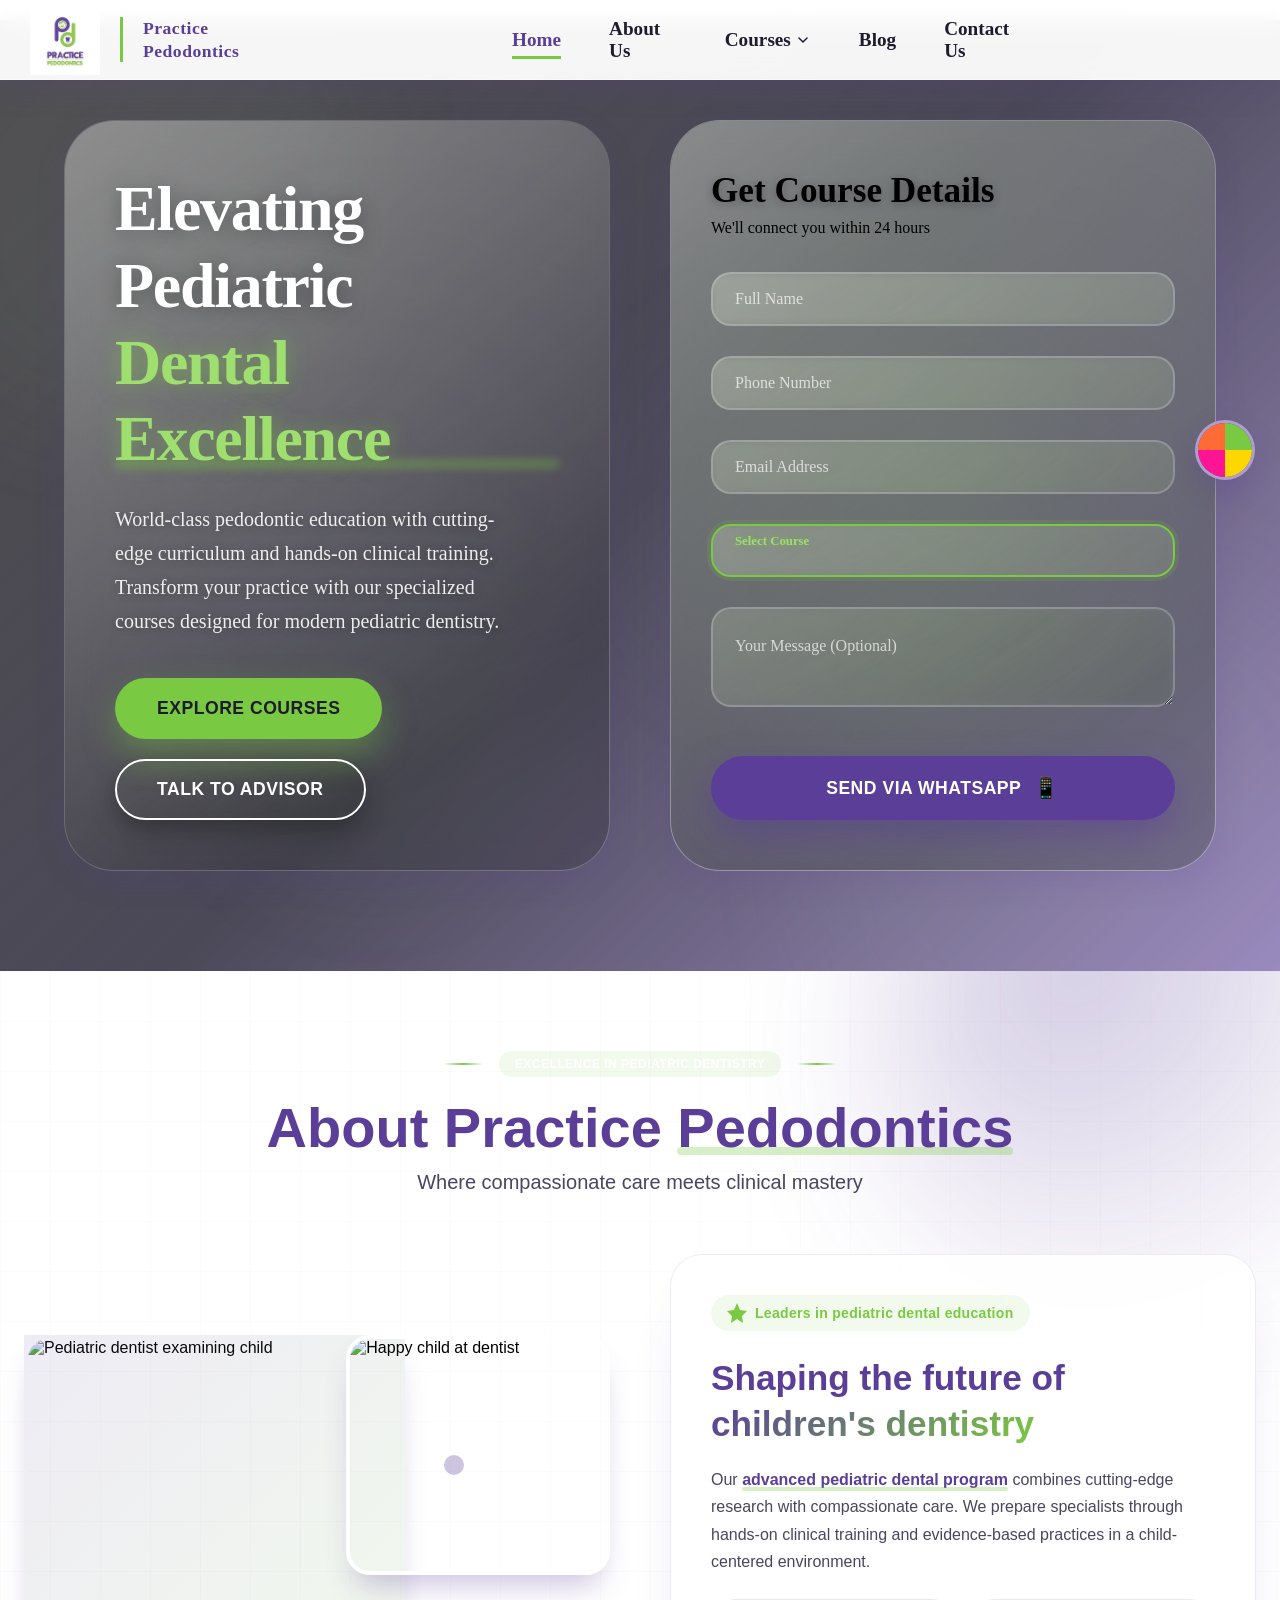
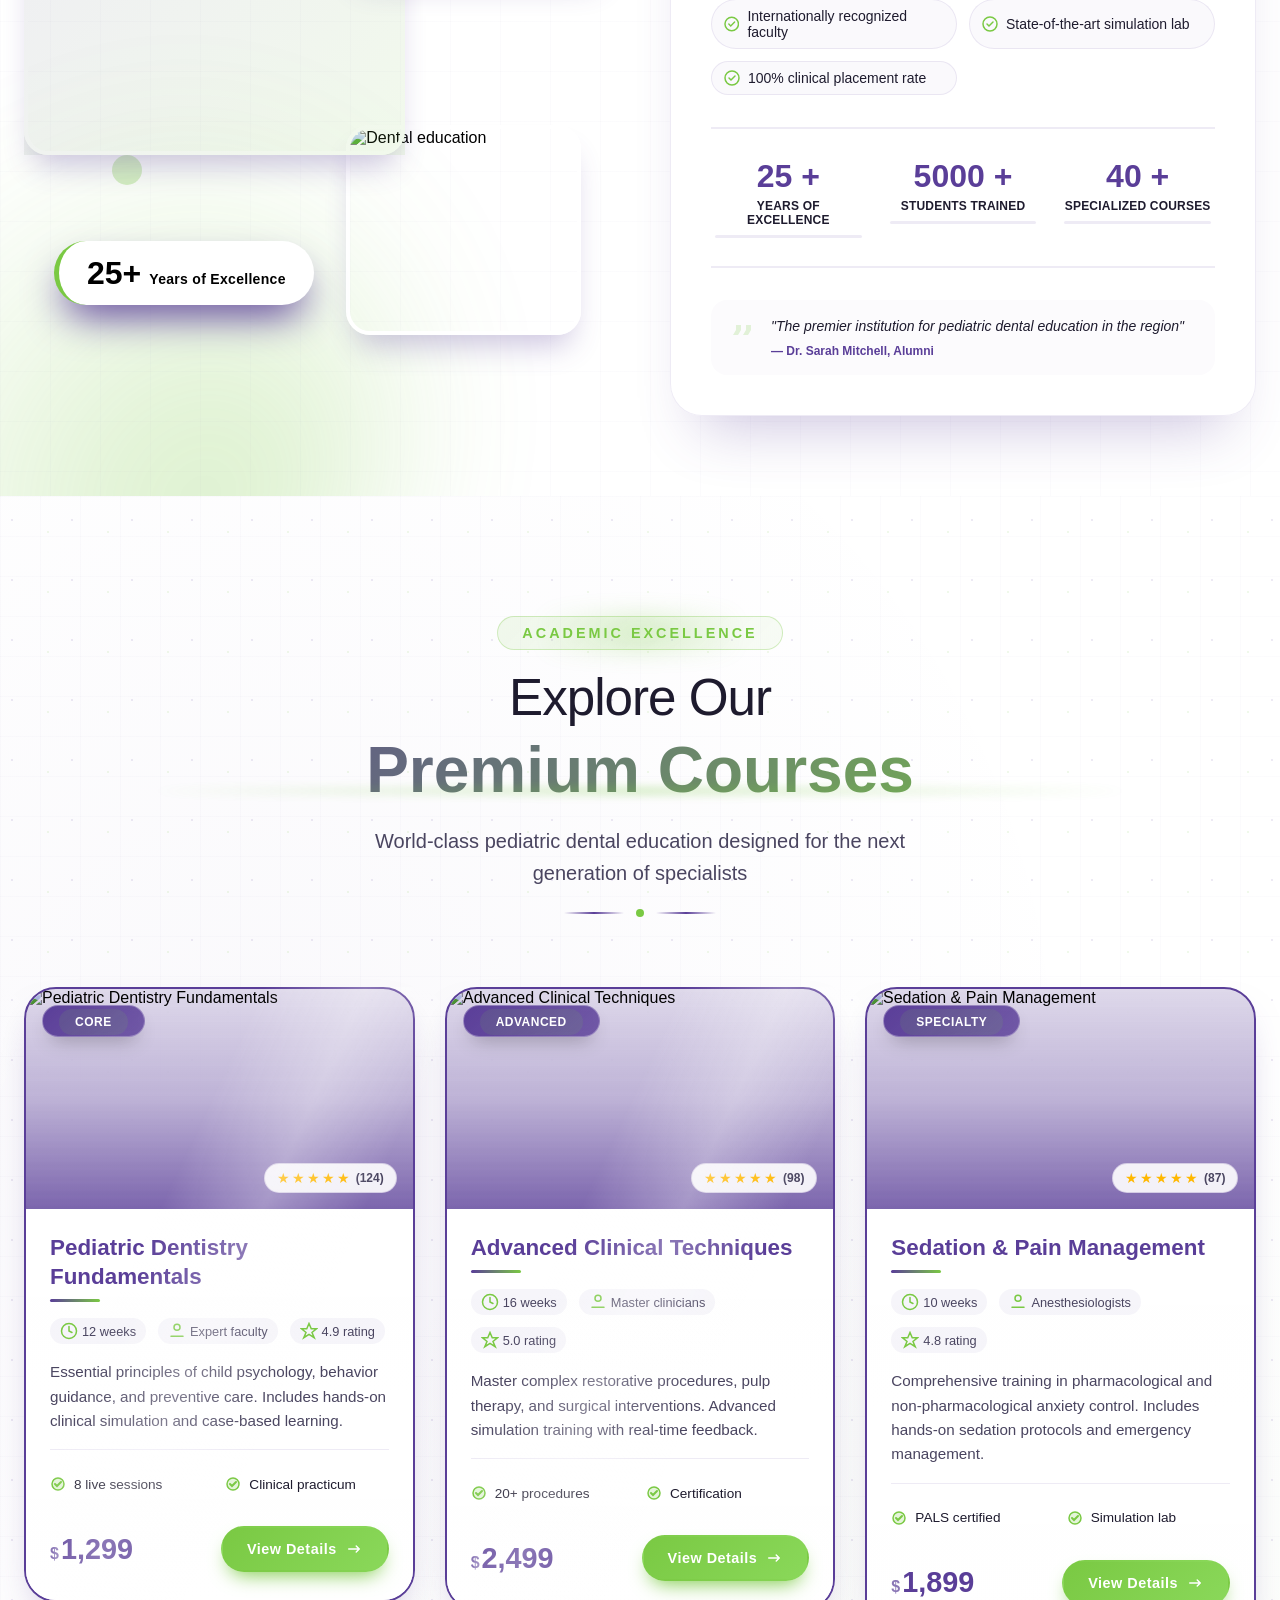
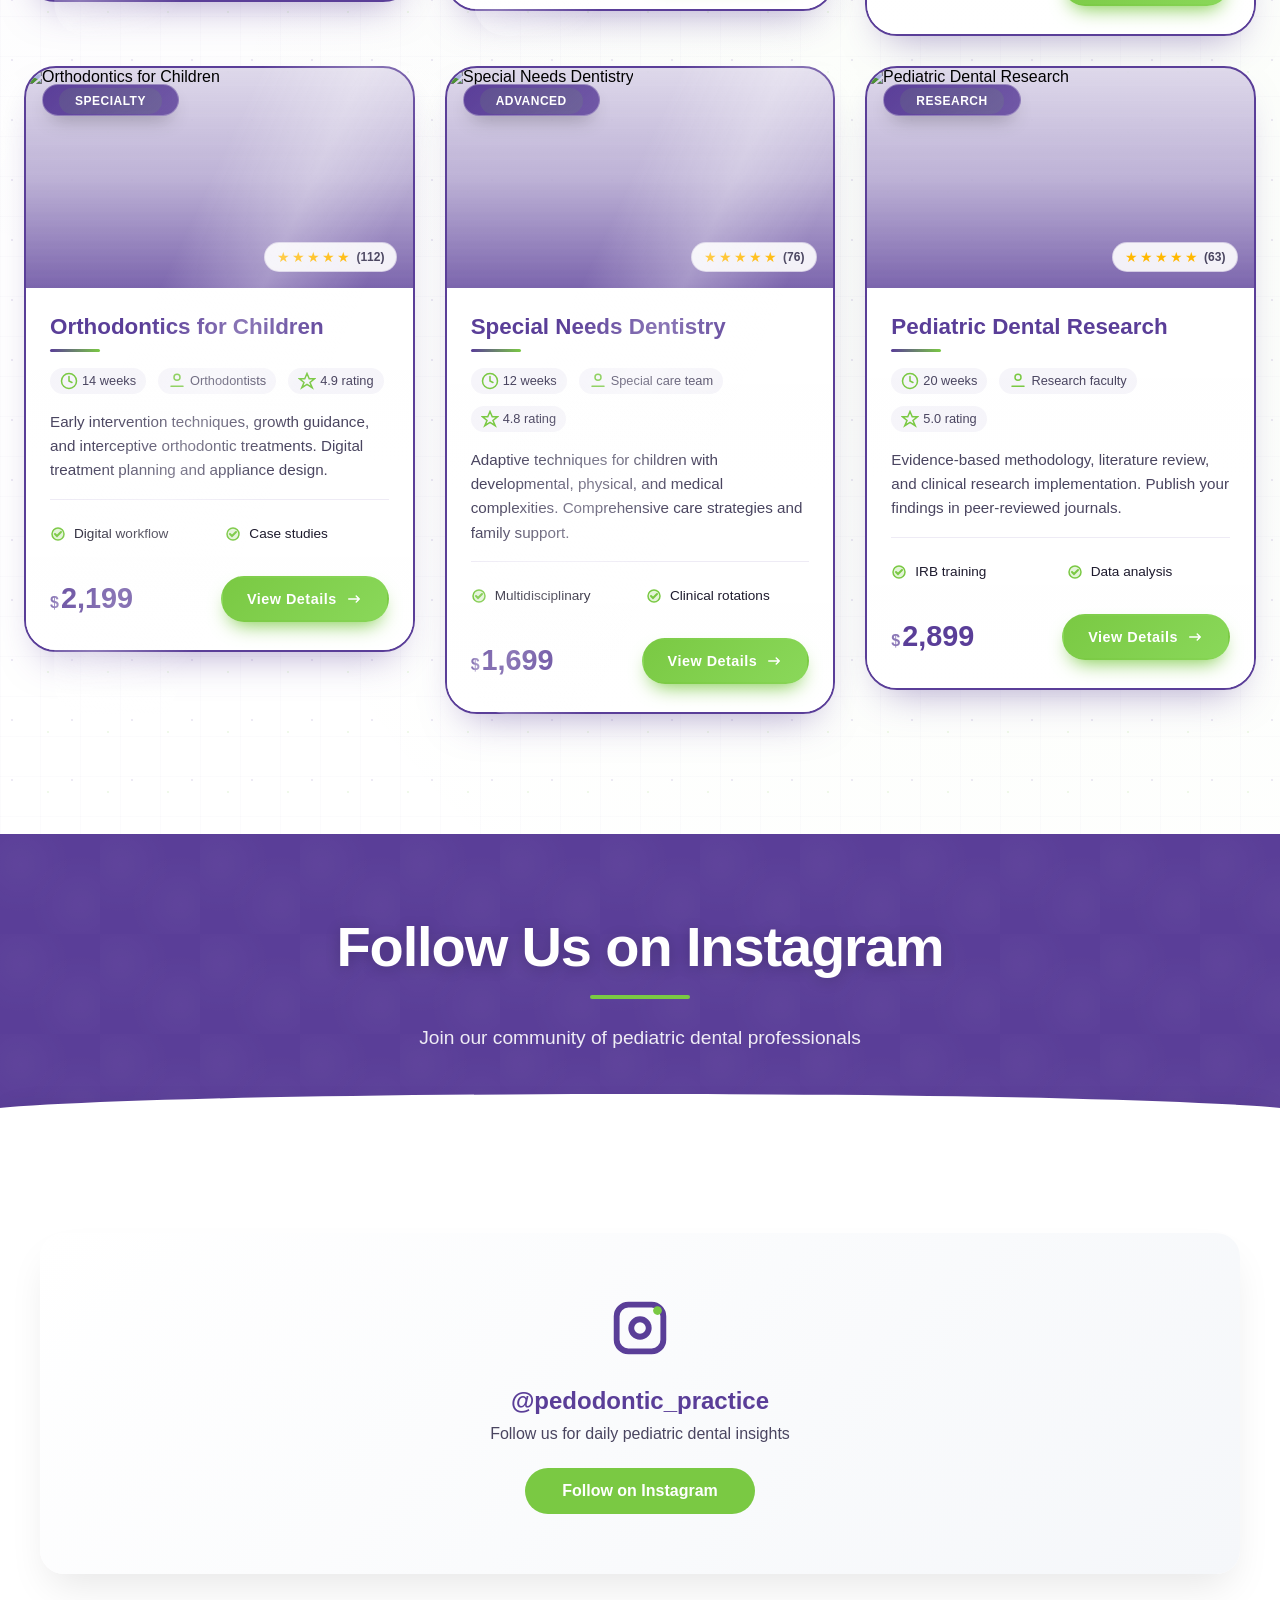
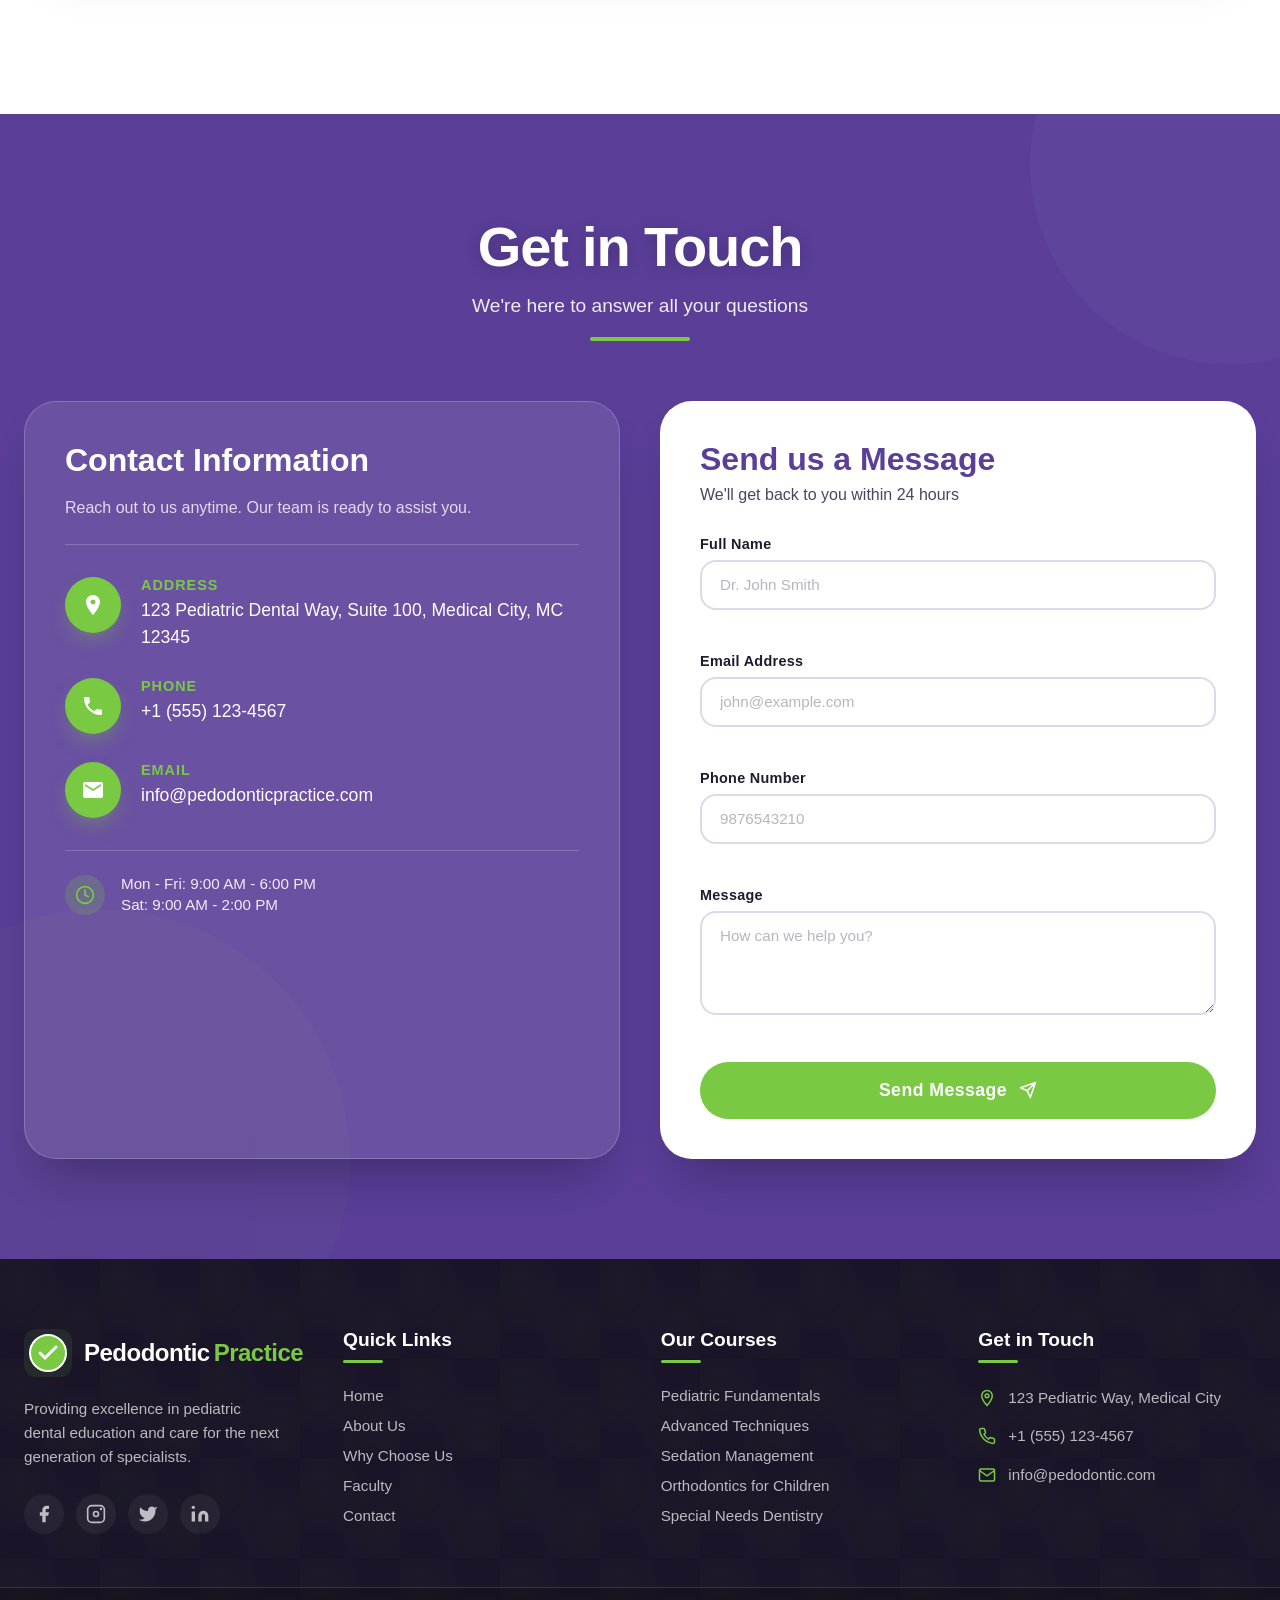
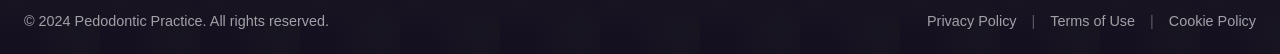
==== commit 46f55aed: "Update index.html" ====
--- a/index.html
+++ b/index.html
@@ -287,6 +287,13 @@
 
 
 <section class="hero-section" id="heroSection">
+   <style>
+    @media (min-width: 768px) {
+        #heroSection {
+            margin-top: -60px !important; /* Adjust this value as needed */
+        }
+    }
+</style>
   <!-- Background Image Layer with Overlay -->
   <div class="hero-bg-layer">
     <div class="hero-bg-image"></div>
--- a/csss/hero.css
+++ b/csss/hero.css
@@ -645,4 +645,260 @@
   .form-card {
     padding: 25px 15px;
   }
-}+}
+
+/*---------------------------------------
+  MOBILE RESPONSIVE FIXES FOR HERO SECTION
+---------------------------------------*/
+
+/* Small tablets and large phones */
+@media (max-width: 768px) {
+  .hero-section {
+    min-height: auto !important; /* Remove fixed height on mobile */
+    padding: 100px 0 60px !important; /* Adjust padding for mobile */
+  }
+  
+  .hero-container {
+    grid-template-columns: 1fr !important;
+    gap: 30px !important;
+  }
+  
+  .hero-left-content {
+    padding: 30px 25px !important;
+    border-radius: 40px !important;
+    text-align: center !important;
+  }
+  
+  .hero-heading {
+    font-size: 2.5rem !important;
+    line-height: 1.2 !important;
+    margin-bottom: 15px !important;
+  }
+  
+  .hero-paragraph {
+    font-size: 1rem !important;
+    line-height: 1.6 !important;
+    margin-bottom: 25px !important;
+    max-width: 100% !important;
+  }
+  
+  .hero-buttons {
+    flex-direction: column !important;
+    gap: 15px !important;
+  }
+  
+  .btn {
+    width: 100% !important;
+    padding: 14px 30px !important;
+    font-size: 0.95rem !important;
+    text-align: center !important;
+  }
+  
+  /* Form card adjustments */
+  .form-card {
+    padding: 30px 25px !important;
+    border-radius: 40px !important;
+    max-width: 100% !important;
+    margin: 0 auto !important;
+  }
+  
+  .form-title {
+    font-size: 1.8rem !important;
+    text-align: center !important;
+  }
+  
+  .form-subtitle {
+    font-size: 0.9rem !important;
+    text-align: center !important;
+    margin-bottom: 25px !important;
+  }
+  
+  .premium-form {
+    gap: 18px !important;
+  }
+  
+  .form-input {
+    padding: 16px 16px 8px !important;
+    font-size: 0.95rem !important;
+  }
+  
+  .form-textarea {
+    min-height: 80px !important;
+  }
+  
+  .form-submit {
+    padding: 14px 30px !important;
+    font-size: 0.95rem !important;
+  }
+  
+  /* Hide floating shapes on mobile for better performance */
+  .floating-shapes {
+    opacity: 0.3 !important;
+  }
+}
+
+/* Small phones */
+@media (max-width: 480px) {
+  .hero-section {
+    padding: 90px 0 50px !important;
+  }
+  
+  .hero-left-content {
+    padding: 25px 20px !important;
+    border-radius: 30px !important;
+  }
+  
+  .hero-heading {
+    font-size: 2rem !important;
+  }
+  
+  .hero-heading .heading-highlight::after {
+    height: 6px !important;
+    bottom: 5px !important;
+  }
+  
+  .hero-paragraph {
+    font-size: 0.95rem !important;
+    margin-bottom: 20px !important;
+  }
+  
+  .btn {
+    padding: 12px 25px !important;
+    font-size: 0.9rem !important;
+  }
+  
+  .form-card {
+    padding: 25px 20px !important;
+    border-radius: 30px !important;
+  }
+  
+  .form-title {
+    font-size: 1.5rem !important;
+  }
+  
+  .form-subtitle {
+    font-size: 0.85rem !important;
+    margin-bottom: 20px !important;
+  }
+  
+  .premium-form {
+    gap: 15px !important;
+  }
+  
+  .form-input {
+    padding: 14px 14px 6px !important;
+    font-size: 0.9rem !important;
+    border-radius: 16px !important;
+  }
+  
+  .form-textarea {
+    min-height: 70px !important;
+  }
+  
+  .form-label {
+    font-size: 0.9rem !important;
+    left: 16px !important;
+  }
+  
+  .form-input:focus + .form-label,
+  .form-input:not(:placeholder-shown) + .form-label {
+    top: 6px !important;
+    font-size: 0.65rem !important;
+  }
+  
+  .form-submit {
+    padding: 12px 25px !important;
+    font-size: 0.9rem !important;
+  }
+  
+  .btn-icon {
+    font-size: 1.1rem !important;
+  }
+  
+  /* Adjust background for mobile */
+  .hero-bg-image {
+    filter: brightness(0.7) contrast(1.1) !important;
+  }
+  
+  .shape {
+    opacity: 0.03 !important;
+  }
+}
+
+/* Very small phones */
+@media (max-width: 360px) {
+  .hero-section {
+    padding: 80px 0 40px !important;
+  }
+  
+  .hero-left-content {
+    padding: 20px 15px !important;
+  }
+  
+  .hero-heading {
+    font-size: 1.7rem !important;
+  }
+  
+  .hero-paragraph {
+    font-size: 0.9rem !important;
+  }
+  
+  .btn {
+    padding: 10px 20px !important;
+    font-size: 0.85rem !important;
+  }
+  
+  .form-card {
+    padding: 20px 15px !important;
+  }
+  
+  .form-title {
+    font-size: 1.3rem !important;
+  }
+  
+  .form-subtitle {
+    font-size: 0.8rem !important;
+  }
+  
+  .form-input {
+    padding: 12px 12px 5px !important;
+    font-size: 0.85rem !important;
+  }
+  
+  .form-submit {
+    padding: 10px 20px !important;
+    font-size: 0.85rem !important;
+  }
+}
+
+/* Fix for landscape orientation on mobile */
+@media (max-width: 768px) and (orientation: landscape) {
+  .hero-section {
+    padding: 80px 0 40px !important;
+  }
+  
+  .hero-container {
+    gap: 20px !important;
+  }
+  
+  .hero-left-content,
+  .form-card {
+    padding: 20px !important;
+  }
+  
+  .hero-heading {
+    font-size: 2rem !important;
+  }
+  
+  .premium-form {
+    gap: 12px !important;
+  }
+  
+  .form-input {
+    padding: 12px 12px 5px !important;
+  }
+  
+  .form-textarea {
+    min-height: 60px !important;
+  }
+}
--- a/csss/style.css
+++ b/csss/style.css
@@ -607,4 +607,87 @@
 .navbar.scrolled .nav-logo img {
   height: 50px; /* Adjust based on your logo size */
   transition: height 0.4s ease;
-}+}
+/* Make navbar fixed at top always - WITH REDUCED HEIGHT */
+.navbar {
+  position: fixed;
+  top: 0;
+  left: 0;
+  z-index: 1000;
+  width: 100%;
+  height: 80px; /* Reduced from 130px to 80px */
+  background: var(--bg-white);
+  backdrop-filter: blur(10px);
+  -webkit-backdrop-filter: blur(10px);
+  box-shadow: var(--shadow);
+  
+  /* Smooth transition for any hover effects */
+  transition: background 0.4s ease, box-shadow 0.4s ease;
+}
+
+/* Remove or comment out the scrolled state since we want constant size */
+/* .navbar.scrolled {
+  --nav-height: 80px;
+  background: rgba(255, 255, 255, 0.98);
+  box-shadow: 0 5px 20px rgba(0, 0, 0, 0.1);
+} */
+
+/* Adjust body padding to match new navbar height */
+body {
+  padding-top: 80px;
+}
+
+/* Adjust logo size for smaller navbar */
+.nav-logo img {
+  height: 45px; /* Smaller logo */
+  transition: height 0.4s ease;
+}
+
+/* Adjust practice text size */
+.practice-text {
+  font-size: 1.1rem !important; /* Smaller text */
+  transition: font-size 0.4s ease;
+}
+
+/* Adjust mega menu position for smaller navbar */
+.mega-menu {
+  top: 70px !important; /* Match new navbar height minus some margin */
+}
+
+/* For mobile screens - even smaller */
+@media (max-width: 768px) {
+  .navbar {
+    height: 70px;
+  }
+  
+  body {
+    padding-top: 70px;
+  }
+  
+  .nav-logo img {
+    height: 40px;
+  }
+  
+  .practice-text {
+    font-size: 1rem !important;
+  }
+}
+
+/* For very small devices */
+@media (max-width: 480px) {
+  .navbar {
+    height: 60px;
+  }
+  
+  body {
+    padding-top: 60px;
+  }
+  
+  .nav-logo img {
+    height: 35px;
+  }
+  
+  .practice-text {
+    font-size: 0.9rem !important;
+  }
+}
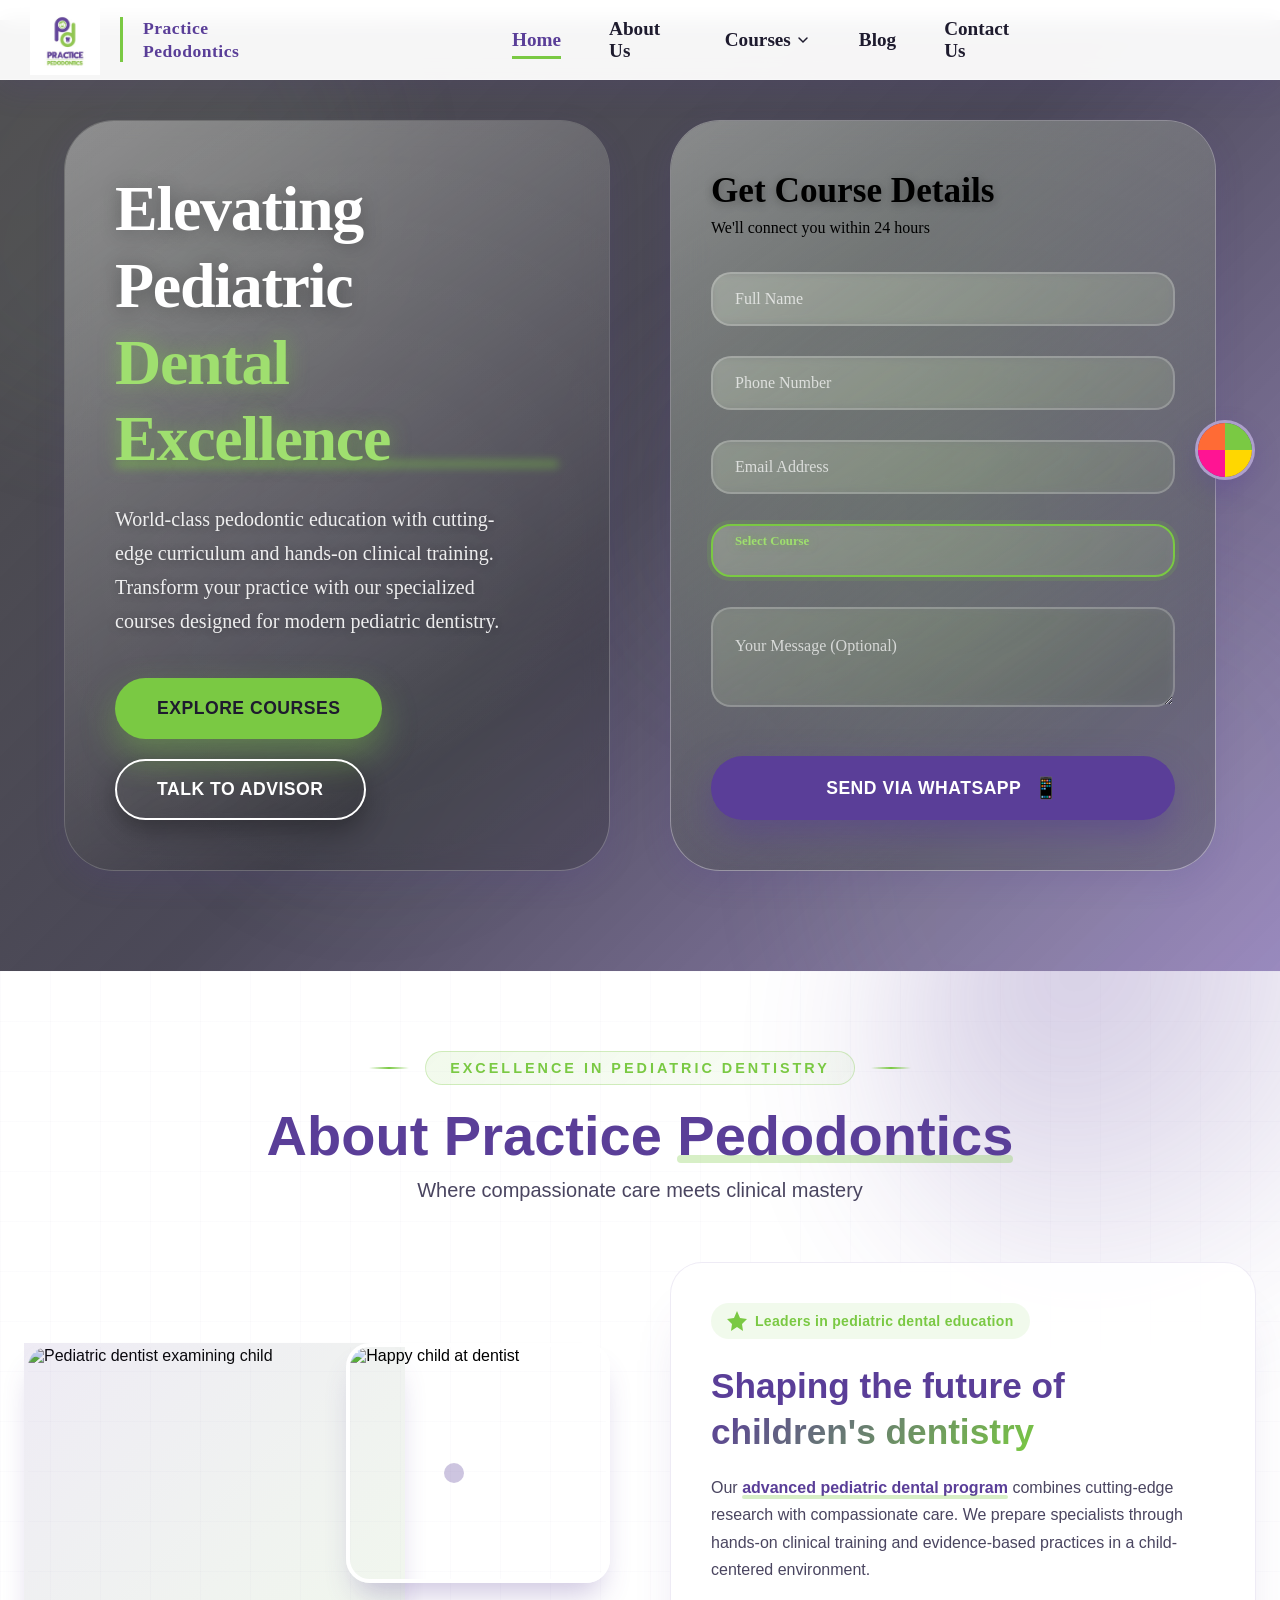
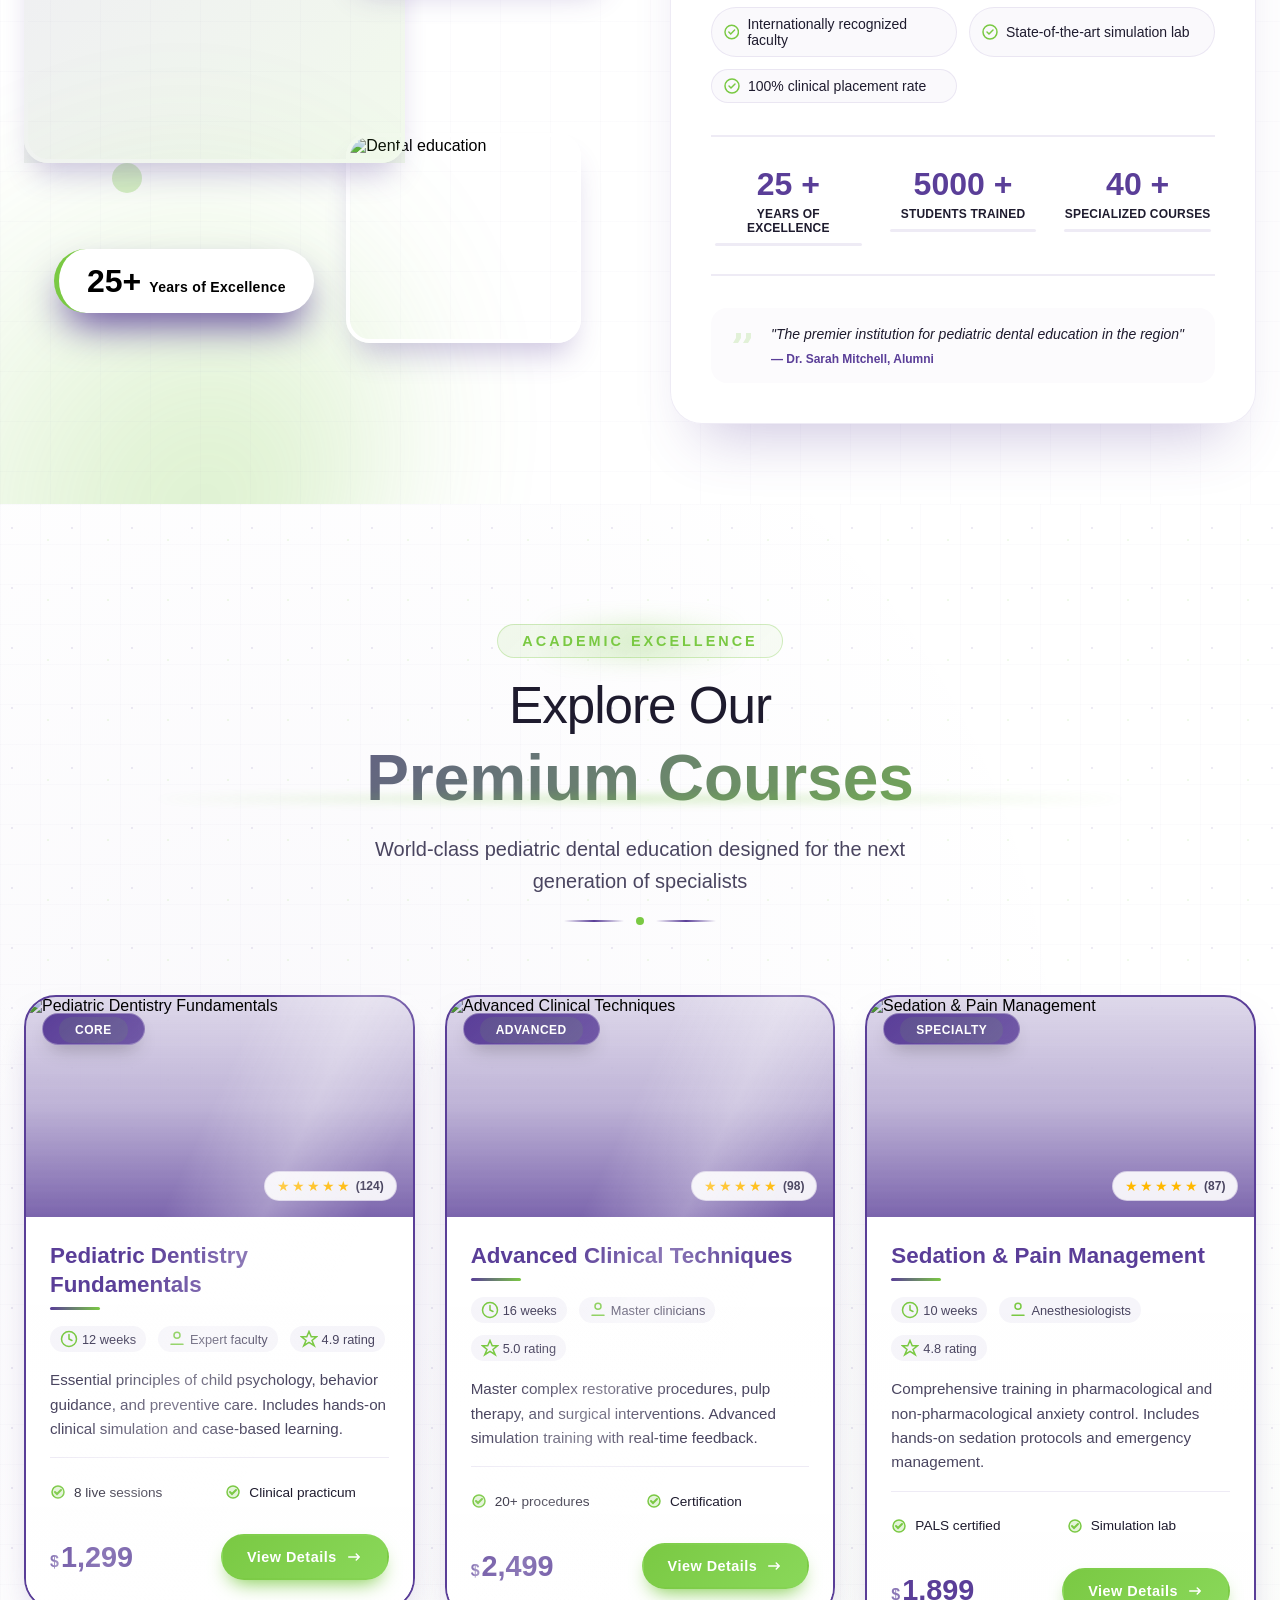
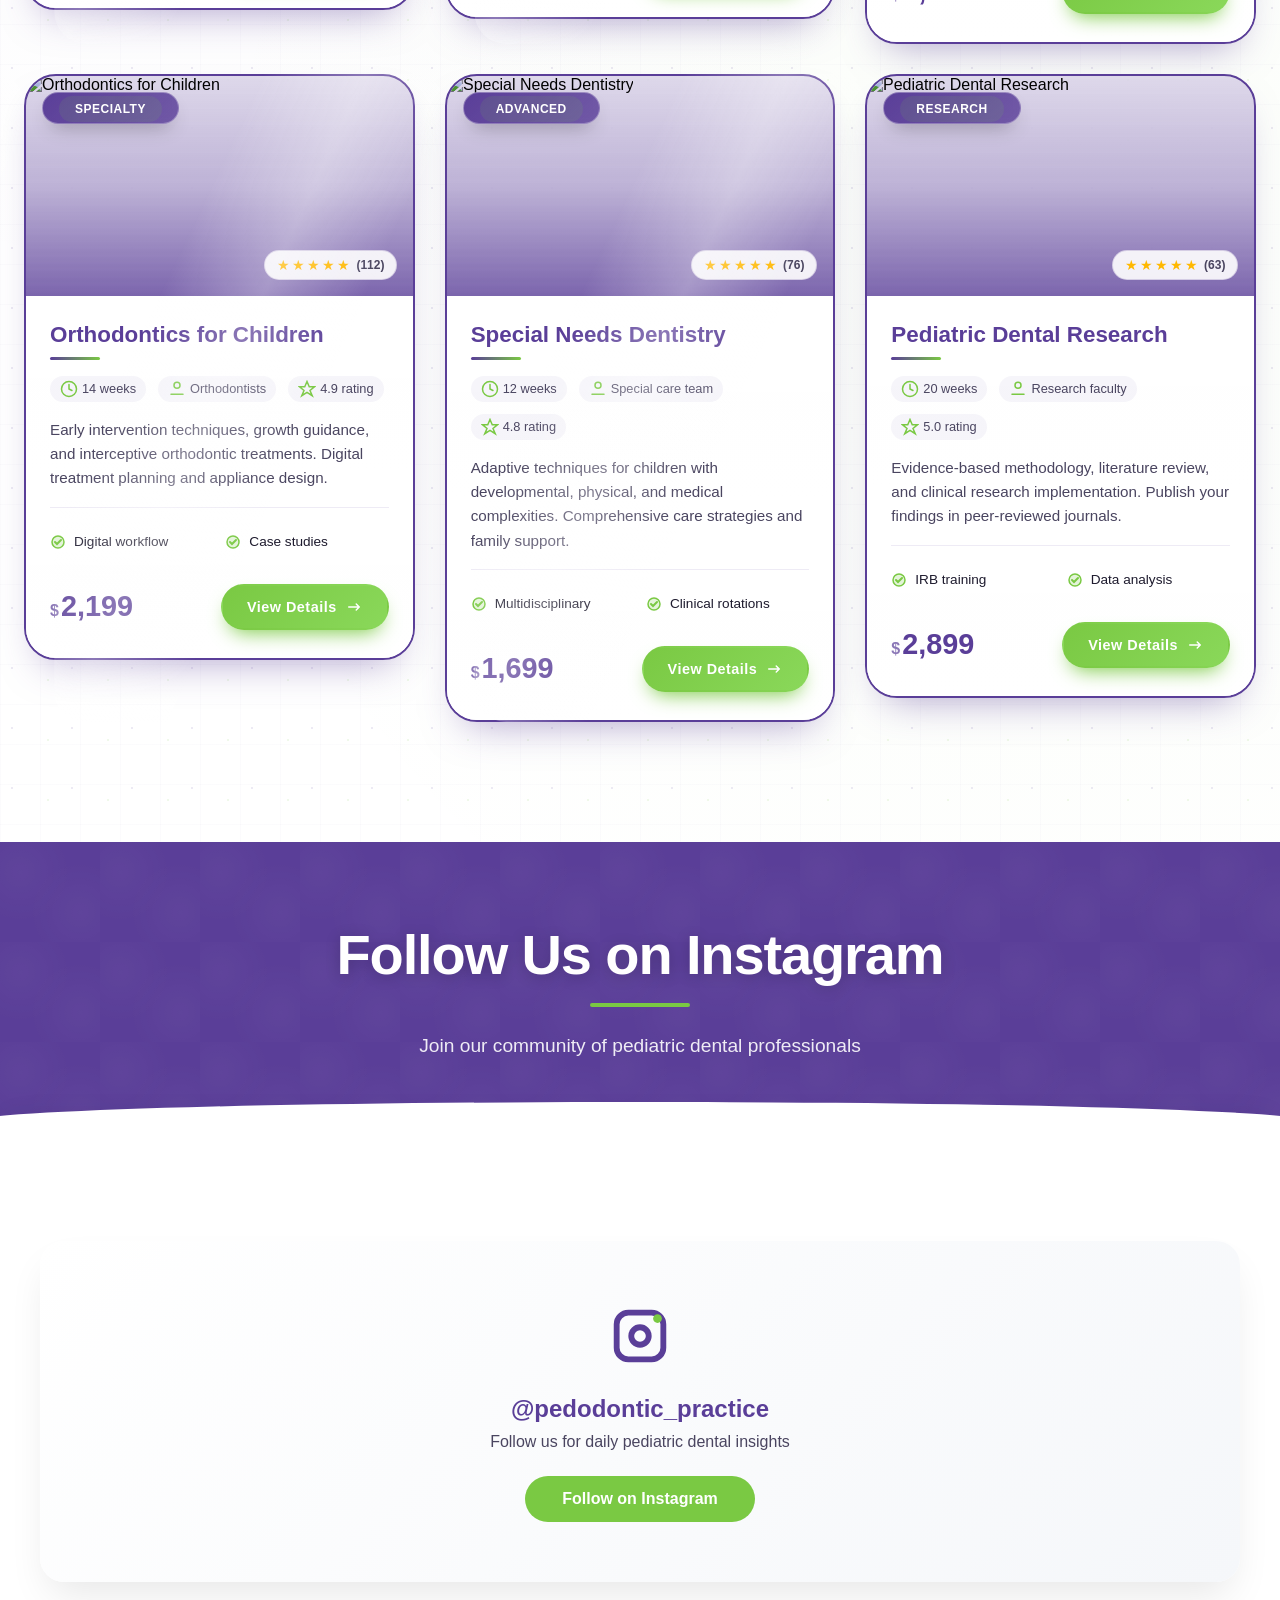
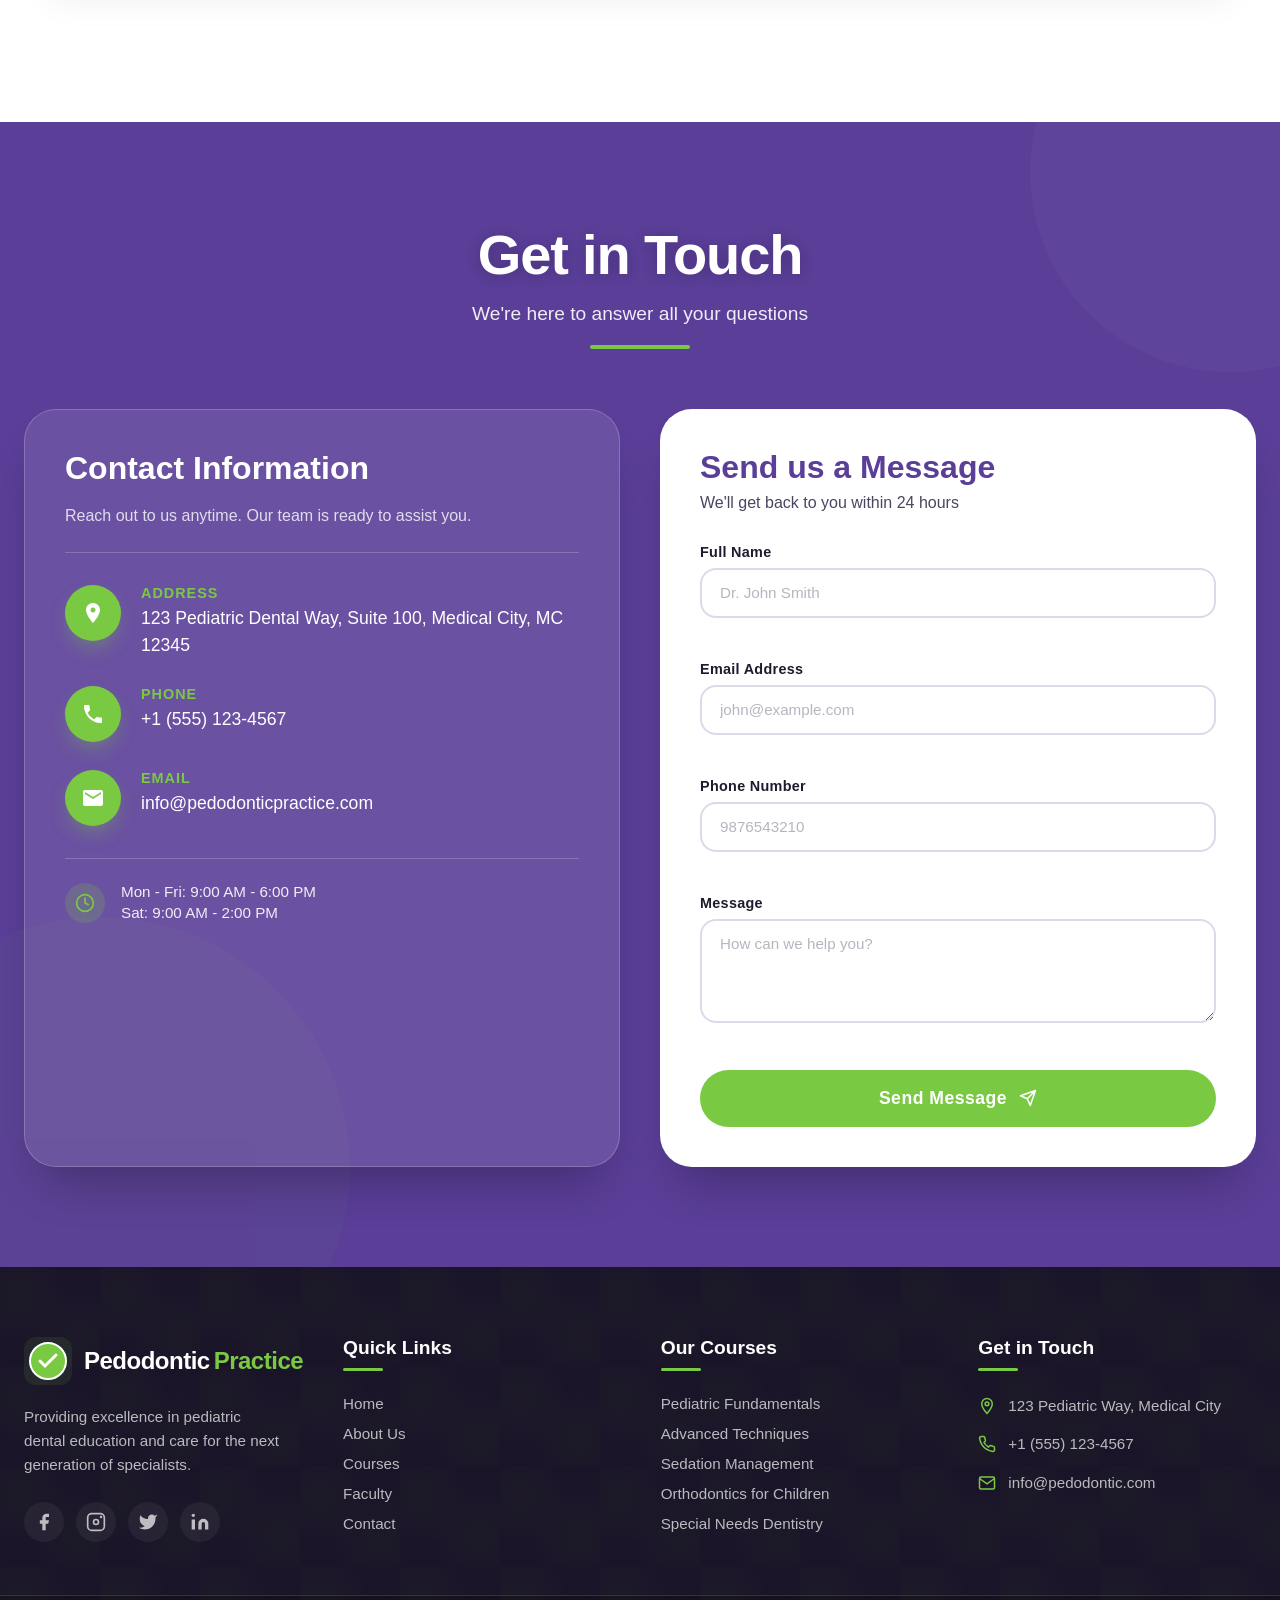
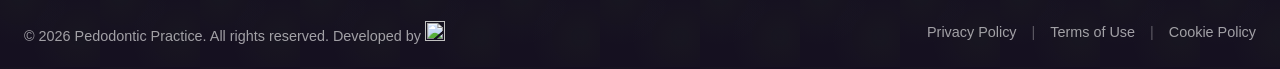
==== commit d4b5eac8: "Update print statement from 'Hello' to 'Goodbye'" ====
--- a/index.html
+++ b/index.html
@@ -3,7 +3,7 @@
 <head>
     <meta charset="UTF-8">
     <meta name="viewport" content="width=device-width, initial-scale=1.0">
-    <title>Document</title>
+    <title>Practice Pedodontics</title>
     <link rel="stylesheet" href="csss/about.css">
     <link rel="stylesheet" href="csss/hero.css">
     <link rel="stylesheet" href="csss/courses.css">
@@ -400,7 +400,7 @@
     <div class="section-header">
       <div class="header-badge">
         <span class="badge-line"></span>
-        <span class="badge-text">Excellence in Pediatric Dentistry</span>
+        <span class="header-tag ">Excellence in Pediatric Dentistry</span>
         <span class="badge-line"></span>
       </div>
       <h2 class="section-title">About Practice <span class="title-highlight">Pedodontics</span></h2>
@@ -1373,11 +1373,11 @@
         <div class="footer-col">
           <h3 class="footer-heading">Quick Links</h3>
           <ul class="footer-links">
-            <li><a href="#" class="footer-link">Home</a></li>
-            <li><a href="#" class="footer-link">About Us</a></li>
-            <li><a href="#" class="footer-link">Why Choose Us</a></li>
+            <li><a href="index.html" class="footer-link">Home</a></li>
+            <li><a href="about.html" class="footer-link">About Us</a></li>
+            <li><a href="index.html#courses" class="footer-link">Courses</a></li>
             <li><a href="#" class="footer-link">Faculty</a></li>
-            <li><a href="#" class="footer-link">Contact</a></li>
+            <li><a href="contactsep.html" class="footer-link">Contact</a></li>
           </ul>
         </div>
         
@@ -1427,9 +1427,9 @@
   <div class="footer-bottom">
     <div class="footer-container">
       <div class="footer-bottom-content">
-        <p class="copyright">© 2024 Pedodontic Practice. All rights reserved.</p>
+        <p class="copyright">© 2026 Pedodontic Practice. All rights reserved. Developed by <a href="https://amplepro.in/clients"> <img src="image.png" style="width: 20px;height:20px;" alt=""></a></p>
         <div class="footer-bottom-links">
-          <a href="#" class="bottom-link">Privacy Policy</a>
+          <a href="privacy.html" class="bottom-link">Privacy Policy</a>
           <span class="bottom-sep">|</span>
           <a href="#" class="bottom-link">Terms of Use</a>
           <span class="bottom-sep">|</span>
